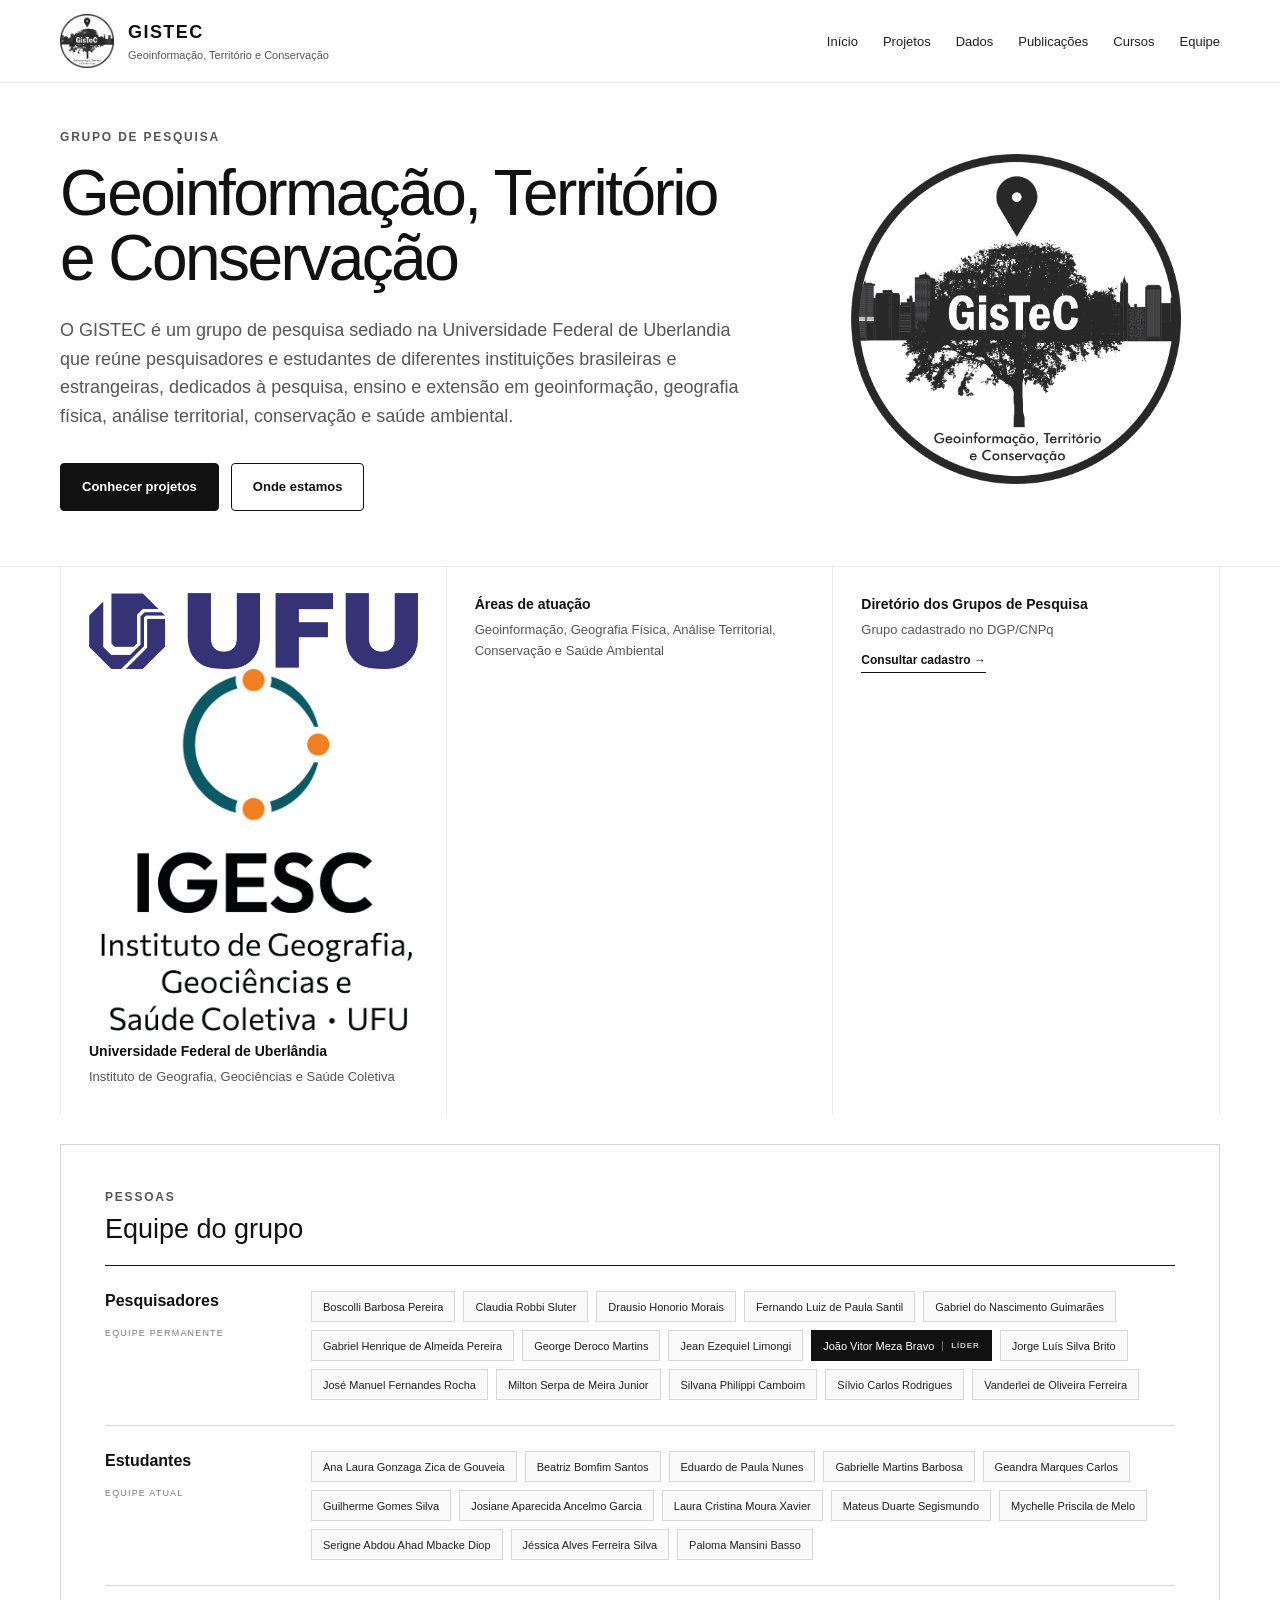
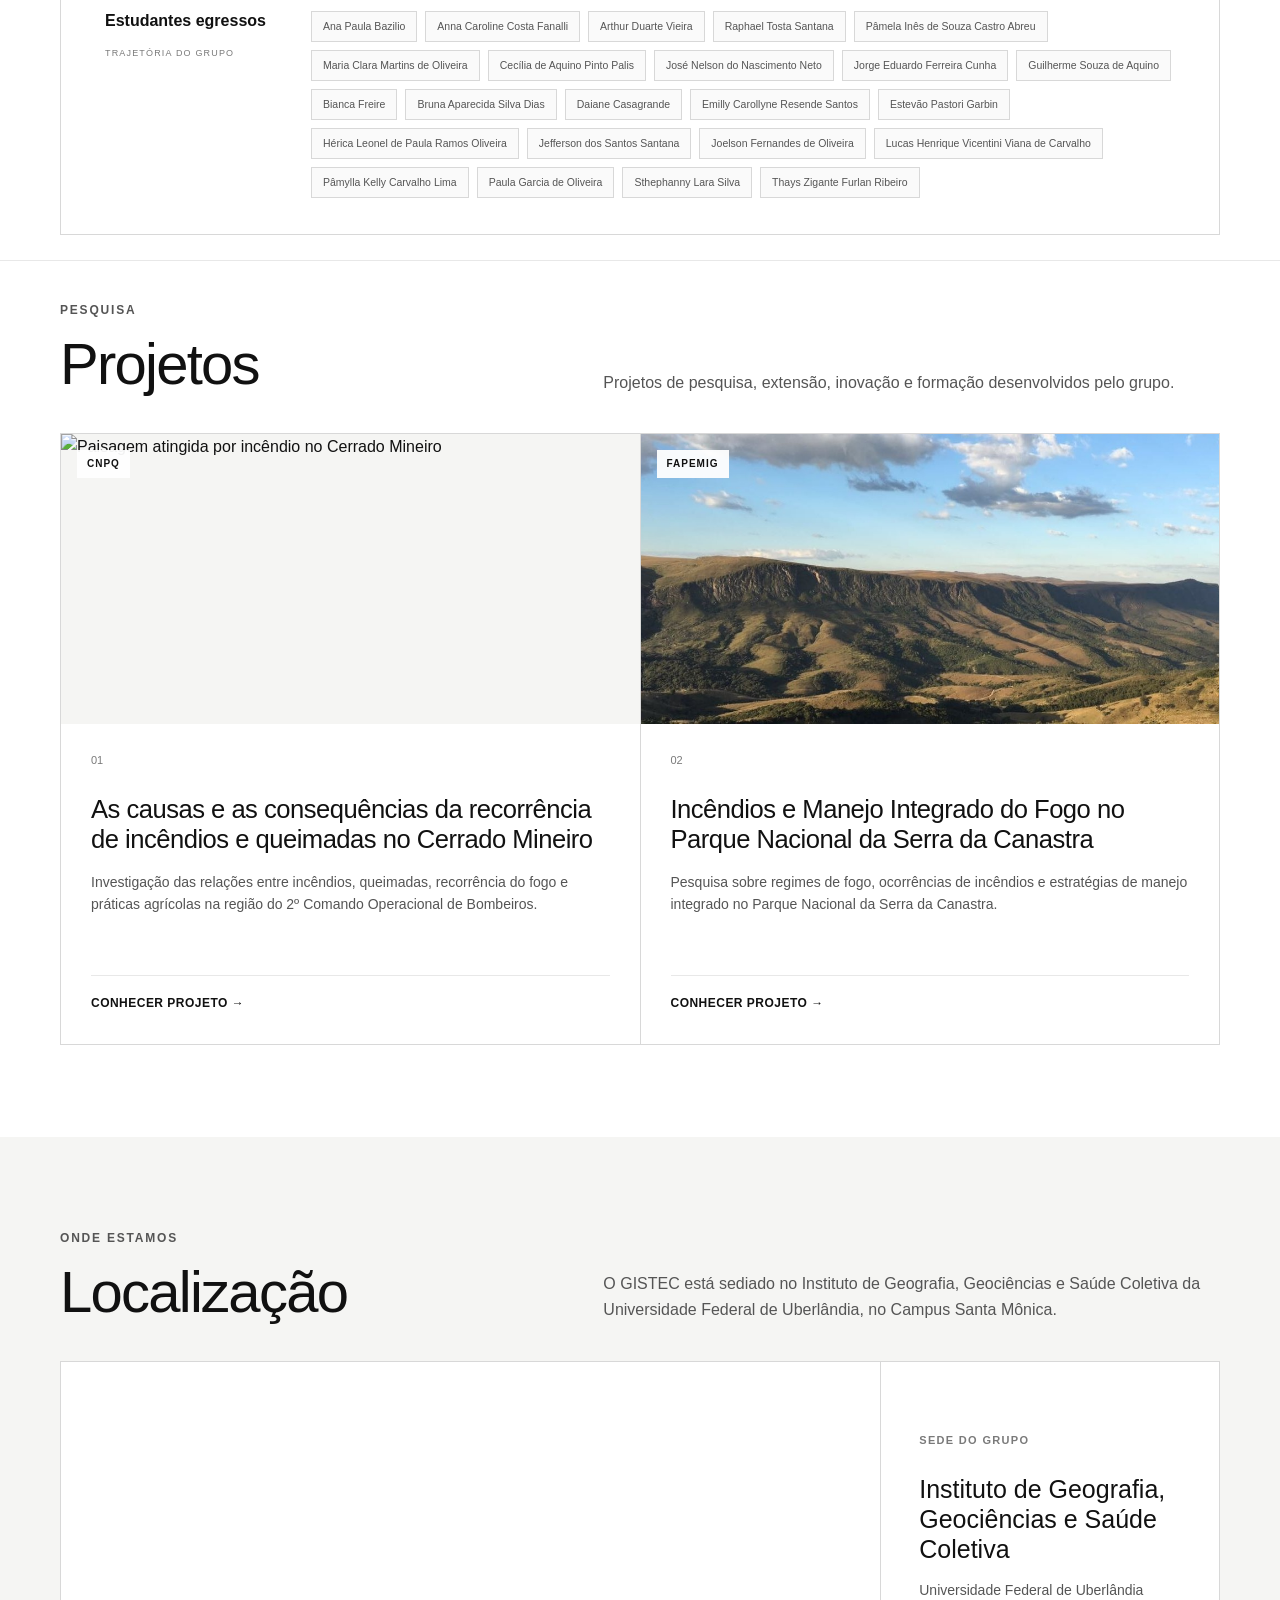
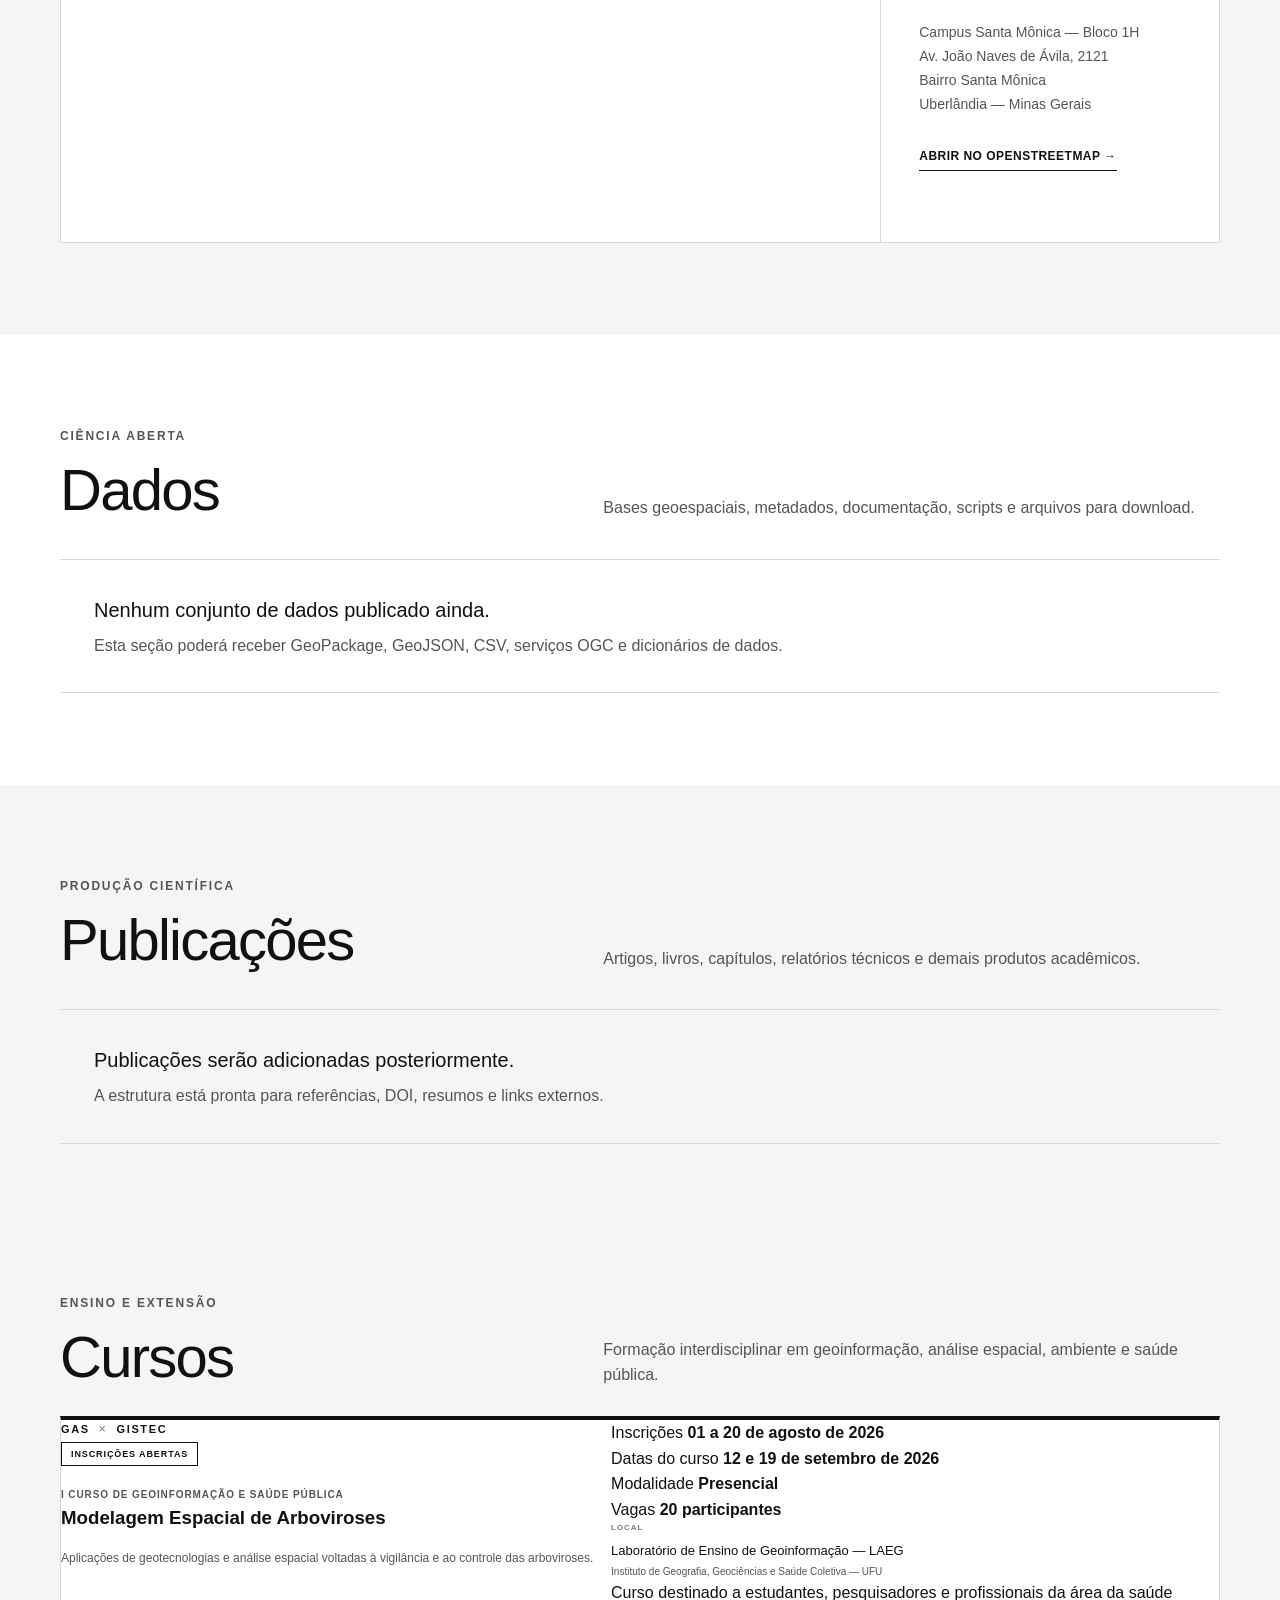
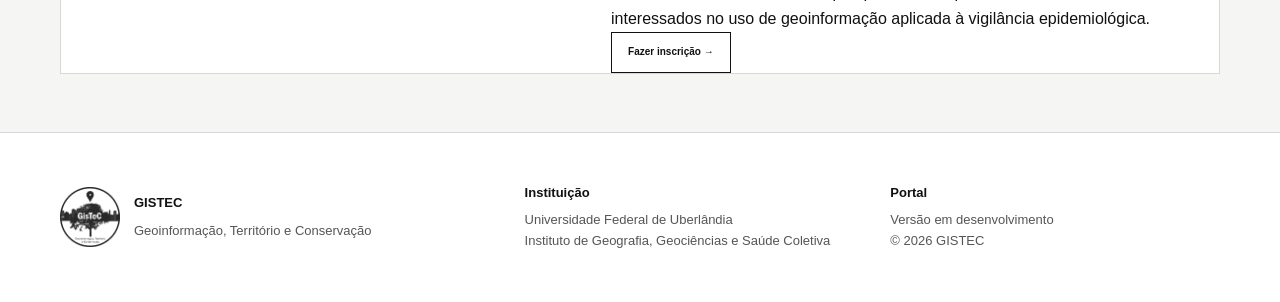
==== index.html @ 582193d4 "Update index.html" ====
<!DOCTYPE html>
<html lang="pt-BR">
<head>
    <meta charset="UTF-8">
    <meta name="viewport" content="width=device-width, initial-scale=1.0">
    <meta name="description" content="GISTEC — Geoinformação, Território e Conservação">
    <title>GISTEC | Geoinformação, Território e Conservação</title>
    <link rel="stylesheet" href="css/style.css?v=17">
    <link
    rel="stylesheet"
    href="https://unpkg.com/leaflet@1.9.4/dist/leaflet.css"
>
</head>

<body>
    <header class="site-header">
        <div class="container header-content">
            <a class="brand" href="index.html" aria-label="Página inicial do GISTEC">
                <img src="imagens/logo.png" alt="Logo GISTEC" class="brand-logo">
                <div class="brand-copy">
                    <strong>GISTEC</strong>
                    <span>Geoinformação, Território e Conservação</span>
                </div>
            </a>

            <button class="menu-button" id="menuButton" type="button"
                    aria-label="Abrir menu" aria-expanded="false">
                Menu
            </button>

          <nav class="main-menu" id="mainMenu" aria-label="Navegação principal">
   <a href="index.html">Início</a>

    <div class="menu-dropdown">
        <a href="#projetos">Projetos</a>

        <div class="menu-dropdown-content">
            <a href="paginas/cnpq-fogo.html">CNPq Fogo</a>
            <a href="paginas/fapemig-fogo.html">Fapemig Fogo</a>
        </div>
    </div>

    <a href="#dados">Dados</a>
    <a href="#publicacoes">Publicações</a>
    <a href="#cursos">Cursos</a>
    <a href="#equipe">Equipe</a>
</nav>
        </div>
    </header>

    <main>
        <section class="hero" id="inicio">
            <div class="container hero-grid">
                <div class="hero-content">
                    <p class="section-label">Grupo de pesquisa</p>
                    <h1>Geoinformação, Território e Conservação</h1>
                    <p class="hero-text">
                        O GISTEC é um grupo de pesquisa sediado na Universidade Federal de Uberlandia que
                        reúne pesquisadores e estudantes de diferentes instituições brasileiras e estrangeiras, dedicados à pesquisa, ensino e extensão em geoinformação, geografia física, análise territorial, conservação e saúde ambiental.
                    </p>

                    <div class="hero-actions">
                        <a class="button button-dark" href="#projetos">Conhecer projetos</a>
                        <a class="button button-light" href="#localizacao">Onde estamos</a>
                    </div>
                </div>

                <div class="hero-logo-panel">
                    <img src="imagens/logo.png" alt="Identidade visual do GISTEC">
                </div>
            </div>
        </section>

        <section class="intro-strip">
            <div class="container intro-grid">
                <div class="intro-institution">
    <div class="intro-institution-logos">
        <img src="imagens/UFU_LOGO.png" alt="Universidade Federal de Uberlândia" class="intro-ufu-logo">
        <img src="imagens/logo-igesc.png" alt="Instituto de Geografia, Geociências e Saúde Coletiva" class="intro-igesc-logo">
    </div>

    <div>
        <strong>Universidade Federal de Uberlândia</strong>
        <span>Instituto de Geografia, Geociências e Saúde Coletiva</span>
    </div>
</div>
                <div>
                    <strong>Áreas de atuação</strong>
                    <span>Geoinformação, Geografia Física, Análise Territorial, Conservação e Saúde Ambiental</span>
                </div>
                <div>
    <strong>Diretório dos Grupos de Pesquisa</strong>
    <span>
        Grupo cadastrado no DGP/CNPq
    </span>

    <a
        class="intro-link"
        href="http://dgp.cnpq.br/dgp/espelhogrupo/336652"
        target="_blank"
        rel="noopener noreferrer"
    >
        Consultar cadastro →
    </a>
</div>
                </div>

             <section class="section team-section" id="equipe">
    <div class="container">
        <div class="team-showcase">
                         
                <div class="team-directory">
                <div class="team-directory-heading">
                    <div>
                        <p class="section-label">Pessoas</p>
                        <h3>Equipe do grupo</h3>
                    </div>

                   </div>

                <div class="team-directory-group">
                    <div class="team-directory-title">
                        <h4>Pesquisadores</h4>
                        <span>Equipe permanente</span>
                    </div>

                    <div class="team-people">
                        <span class="team-person">Boscolli Barbosa Pereira</span>
                        <span class="team-person">Claudia Robbi Sluter</span>
                        <span class="team-person">Drausio Honorio Morais</span>
                        <span class="team-person">Fernando Luiz de Paula Santil</span>
                        <span class="team-person">Gabriel do Nascimento Guimarães</span>
                        <span class="team-person">Gabriel Henrique de Almeida Pereira</span>
                        <span class="team-person">George Deroco Martins</span>
                        <span class="team-person">Jean Ezequiel Limongi</span>

                        <span class="team-person team-person-leader">
                            João Vitor Meza Bravo
                            <small>Líder</small>
                        </span>

                        <span class="team-person">Jorge Luís Silva Brito</span>
                        <span class="team-person">José Manuel Fernandes Rocha</span>
                        <span class="team-person">Milton Serpa de Meira Junior</span>
                        <span class="team-person">Silvana Philippi Camboim</span>
                        <span class="team-person">Sílvio Carlos Rodrigues</span>
                        <span class="team-person">Vanderlei de Oliveira Ferreira</span>
                    </div>
                </div>

                <div class="team-directory-group">
                    <div class="team-directory-title">
                        <h4>Estudantes</h4>
                        <span>Equipe atual</span>
                    </div>

                    <div class="team-people">
                        <span class="team-person">Ana Laura Gonzaga Zica de Gouveia</span>
                        <span class="team-person">Beatriz Bomfim Santos</span>
                        <span class="team-person">Eduardo de Paula Nunes</span>
                        <span class="team-person">Gabrielle Martins Barbosa</span>
                        <span class="team-person">Geandra Marques Carlos</span>
                        <span class="team-person">Guilherme Gomes Silva</span>
                        <span class="team-person">Josiane Aparecida Ancelmo Garcia</span>
                        <span class="team-person">Laura Cristina Moura Xavier</span>
                        <span class="team-person">Mateus Duarte Segismundo</span>
                        <span class="team-person">Mychelle Priscila de Melo</span>
                        <span class="team-person">Serigne Abdou Ahad Mbacke Diop</span>
                        <span class="team-person">Jéssica Alves Ferreira Silva</span>
                        <span class="team-person">Paloma Mansini Basso</span>
                    </div>
                </div>

                <div class="team-directory-group team-directory-group-last">
                    <div class="team-directory-title">
                        <h4>Estudantes egressos</h4>
                        <span>Trajetória do grupo</span>
                    </div>

                    <div class="team-people team-people-alumni">
                        <span class="team-person">Ana Paula Bazilio</span>
                        <span class="team-person">Anna Caroline Costa Fanalli</span>
                        <span class="team-person">Arthur Duarte Vieira</span>
                        <span class="team-person">Raphael Tosta Santana</span>
                        <span class="team-person">Pâmela Inês de Souza Castro Abreu</span>
                        <span class="team-person">Maria Clara Martins de Oliveira</span>
                        <span class="team-person">Cecília de Aquino Pinto Palis</span>
                        <span class="team-person">José Nelson do Nascimento Neto</span>
                        <span class="team-person">Jorge Eduardo Ferreira Cunha</span>
                        <span class="team-person">Guilherme Souza de Aquino</span>
                        <span class="team-person">Bianca Freire</span>
                        <span class="team-person">Bruna Aparecida Silva Dias</span>
                        <span class="team-person">Daiane Casagrande</span>
                        <span class="team-person">Emilly Carollyne Resende Santos</span>
                        <span class="team-person">Estevão Pastori Garbin</span>
                        <span class="team-person">Hérica Leonel de Paula Ramos Oliveira</span>
                        <span class="team-person">Jefferson dos Santos Santana</span>
                        <span class="team-person">Joelson Fernandes de Oliveira</span>
                        <span class="team-person">Lucas Henrique Vicentini Viana de Carvalho</span>
                        <span class="team-person">Pâmylla Kelly Carvalho Lima</span>
                        <span class="team-person">Paula Garcia de Oliveira</span>
                        <span class="team-person">Sthephanny Lara Silva</span>
                        <span class="team-person">Thays Zigante Furlan Ribeiro</span>
                    </div>
                </div>
            </div>
        </div>
    </div>
</section>
        </section>

        <section class="section" id="projetos">
            <div class="container">
                <div class="section-heading">
                    <div>
                        <p class="section-label">Pesquisa</p>
                        <h2>Projetos</h2>
                    </div>
                    <p>
                        Projetos de pesquisa, extensão,
                        inovação e formação desenvolvidos pelo grupo.
                    </p>
                </div>

                <div class="featured-projects">
    <!-- Projeto CNPq -->

    <a
        class="featured-project"
        href="paginas/cnpq-fogo.html"
        aria-label="Conhecer o Projeto CNPq Fogo"
    >
        <div class="featured-project-image">
            <img
                src="imagens/cnpq-fogo-nbr-rgb-wide.png"
                alt="Paisagem atingida por incêndio no Cerrado Mineiro"
            >

            <span class="featured-project-badge">
                CNPq
            </span>
        </div>

        <div class="featured-project-content">
            <span class="featured-project-number">
                01
            </span>

            <h3>
                As causas e as consequências da recorrência de
                incêndios e queimadas no Cerrado Mineiro
            </h3>

            <p>
                Investigação das relações entre incêndios, queimadas,
                recorrência do fogo e práticas agrícolas na região do
                2º Comando Operacional de Bombeiros.
            </p>

            <span class="featured-project-link">
                Conhecer projeto →
            </span>
        </div>
    </a>

    <!-- Projeto FAPEMIG -->

    <a
        class="featured-project"
        href="paginas/fapemig-fogo.html"
        aria-label="Conhecer o Projeto FAPEMIG Fogo"
    >
        <div class="featured-project-image">
            <img
                src="imagens/canastra.JPG"
                alt="Paisagem do Parque Nacional da Serra da Canastra"
            >

            <span class="featured-project-badge">
                FAPEMIG
            </span>
        </div>

        <div class="featured-project-content">
            <span class="featured-project-number">
                02
            </span>

            <h3>
                Incêndios e Manejo Integrado do Fogo no Parque
                Nacional da Serra da Canastra
            </h3>

            <p>
                Pesquisa sobre regimes de fogo, ocorrências de
                incêndios e estratégias de manejo integrado no
                Parque Nacional da Serra da Canastra.
            </p>

            <span class="featured-project-link">
                Conhecer projeto →
            </span>
        </div>
    </a>
</div>
            </div>
        </section>

    <section class="section section-soft" id="localizacao">
    <div class="container">
        <div class="section-heading">
            <div>
                <p class="section-label">Onde estamos</p>
                <h2>Localização</h2>
            </div>

            <p>
                O GISTEC está sediado no Instituto de Geografia,
                Geociências e Saúde Coletiva da Universidade Federal
                de Uberlândia, no Campus Santa Mônica.
            </p>
        </div>

        <div class="location-grid">
            <div
                id="locationMap"
                aria-label="Mapa de localização do GISTEC"
                style="width: 100%; min-height: 480px;"
            ></div>

            <div class="location-information">
                <span class="location-label">
                    Sede do grupo
                </span>

                <h3>
                    Instituto de Geografia, Geociências e Saúde Coletiva
                </h3>

                <p>
                    Universidade Federal de Uberlândia
                </p>

                <address>
                    Campus Santa Mônica — Bloco 1H<br>
                    Av. João Naves de Ávila, 2121<br>
                    Bairro Santa Mônica<br>
                    Uberlândia — Minas Gerais
                </address>

                <a
                    class="location-link"href="https://www.openstreetmap.org/?mlat=-18.91768&mlon=-48.25580#map=18/-18.91768/-48.25580"
                    href="https://www.openstreetmap.org/?mlat=-18.9181&mlon=-48.2580#map=18/-18.9181/-48.2580"
                    target="_blank"
                    rel="noopener noreferrer"
                >
                    Abrir no OpenStreetMap →
                </a>
            </div>
        </div>
    </div>
</section>

        <section class="section" id="dados">
            <div class="container">
                <div class="section-heading">
                    <div>
                        <p class="section-label">Ciência aberta</p>
                        <h2>Dados</h2>
                    </div>
                    <p>
                        Bases geoespaciais, metadados, documentação,
                        scripts e arquivos para download.
                    </p>
                </div>

                <div class="empty-state">
                    <strong>Nenhum conjunto de dados publicado ainda.</strong>
                    <p>
                        Esta seção poderá receber GeoPackage, GeoJSON, CSV,
                        serviços OGC e dicionários de dados.
                    </p>
                </div>
            </div>
        </section>

        <section class="section section-soft" id="publicacoes">
            <div class="container">
                <div class="section-heading">
                    <div>
                        <p class="section-label">Produção científica</p>
                        <h2>Publicações</h2>
                    </div>
                    <p>
                        Artigos, livros, capítulos, relatórios técnicos
                        e demais produtos acadêmicos.
                    </p>
                </div>

                <div class="empty-state">
                    <strong>Publicações serão adicionadas posteriormente.</strong>
                    <p>
                        A estrutura está pronta para referências, DOI,
                        resumos e links externos.
                    </p>
                </div>
            </div>
        </section>

<section class="section course-section" id="cursos">
    <div class="container">
        <div class="section-heading course-section-heading">
            <div>
                <p class="section-label">Ensino e extensão</p>
                <h2>Cursos</h2>
            </div>

            <p>
                Formação interdisciplinar em geoinformação, análise
                espacial, ambiente e saúde pública.
            </p>
        </div>

        <article class="course-feature">
            <div class="course-feature-main">
                <div class="course-partnership" aria-label="Parceria GAS e GISTEC">
                    <span>GAS</span>
                    <small>×</small>
                    <span>GISTEC</span>
                </div>

                <span class="course-status">Inscrições abertas</span>

                <p class="course-edition">I Curso de Geoinformação e Saúde Pública</p>

                <h3>Modelagem Espacial de Arboviroses</h3>

                <p class="course-summary">
                    Aplicações de geotecnologias e análise espacial
                    voltadas à vigilância e ao controle das arboviroses.
                </p>
            </div>

            <div class="course-feature-details">
                <div class="course-information-grid">
                    <div>
                        <span>Inscrições</span>
                        <strong>01 a 20 de agosto de 2026</strong>
                    </div>

                    <div>
                        <span>Datas do curso</span>
                        <strong>12 e 19 de setembro de 2026</strong>
                    </div>

                    <div>
                        <span>Modalidade</span>
                        <strong>Presencial</strong>
                    </div>

                    <div>
                        <span>Vagas</span>
                        <strong>20 participantes</strong>
                    </div>
                </div>

                <div class="course-location">
                    <span>Local</span>
                    <strong>Laboratório de Ensino de Geoinformação — LAEG</strong>
                    <p>Instituto de Geografia, Geociências e Saúde Coletiva — UFU</p>
                </div>

                <p class="course-audience">
                    Curso destinado a estudantes, pesquisadores e
                    profissionais da área da saúde interessados no uso
                    de geoinformação aplicada à vigilância epidemiológica.
                </p>

                <a
                    class="course-button"
                    href="https://docs.google.com/forms/d/e/1FAIpQLSedpWMU9PIPGcnrQXO6_Y3kAyukVvPTGDujJ4OkKngkDAW2gQ/viewform"
                    target="_blank"
                    rel="noopener noreferrer"
                >
                    Fazer inscrição →
                </a>
            </div>
        </article>
    </div>
</section>

    </main>

    <footer class="site-footer">
        <div class="container footer-grid">
            <div class="footer-brand">
                <img src="imagens/logo.png" alt="Logo GISTEC">
                <div>
                    <strong>GISTEC</strong>
                    <span>Geoinformação, Território e Conservação</span>
                </div>
            </div>

            <div>
                <strong>Instituição</strong>
                <p>Universidade Federal de Uberlândia</p>
                <p>Instituto de Geografia, Geociências e Saúde Coletiva</p>
            </div>

            <div>
                <strong>Portal</strong>
                <p>Versão em desenvolvimento</p>
                <p id="currentYear"></p>
            </div>
        </div>
    </footer>

    <script src="js/main.js"></script>
    <script src="https://unpkg.com/leaflet@1.9.4/dist/leaflet.js"></script>

<script>
    // Centro aproximado do Campus Santa Mônica
    const centroCampus = [
        -18.91794, -48.25790
    ];

    // Localização do Bloco 1H
    const coordenadasIGESC = [
        -18.91768,
        -48.25580
    ];

    const locationMap = L.map(
        'locationMap',
        {
            scrollWheelZoom: false,
            zoomControl: true
        }
    ).setView(
        centroCampus,
        17
    );

    L.tileLayer(
        'https://tile.openstreetmap.org/{z}/{x}/{y}.png',
        {
            maxZoom: 19,
            attribution: '&copy; OpenStreetMap contributors'
        }
    ).addTo(locationMap);

    const locationIcon = L.divIcon({
        className: '',
        html: '<div class="location-marker"></div>',
        iconSize: [18, 18],
        iconAnchor: [9, 9]
    });

  L.marker(
    coordenadasIGESC,
    {
        icon: locationIcon
    }
)
.addTo(locationMap)
.bindPopup(
    '<strong>GISTEC — IGESC/UFU</strong>' +
    '<br>Campus Santa Mônica — Bloco 1H',
    {
        autoPan: false
    }
)
.openPopup();
</script>
</body>
</html>
---- css/style.css ----
/* GISTEC — tema claro, simples e sofisticado */

:root {
    --white: #ffffff;
    --black: #111111;
    --gray-900: #202020;
    --gray-700: #555555;
    --gray-500: #7a7a7a;
    --gray-300: #d8d8d8;
    --gray-200: #e8e8e8;
    --gray-100: #f5f5f3;
    --max-width: 1160px;
    --header-height: 82px;
}

* {
    box-sizing: border-box;
    margin: 0;
    padding: 0;
}

html {
    scroll-behavior: smooth;
}

body {
    background: var(--white);
    color: var(--black);
    font-family: Arial, Helvetica, sans-serif;
    line-height: 1.6;
}

body.menu-open {
    overflow: hidden;
}

a {
    color: inherit;
    text-decoration: none;
}

img {
    max-width: 100%;
    display: block;
}

.container {
    width: min(var(--max-width), 92%);
    margin: 0 auto;
}

/* Cabeçalho */

.site-header {
    position: sticky;
    top: 0;
    z-index: 1000;
    background: rgba(255, 255, 255, 0.96);
    border-bottom: 1px solid var(--gray-200);
    backdrop-filter: blur(12px);
}

.header-content {
    min-height: var(--header-height);
    display: flex;
    align-items: center;
    justify-content: space-between;
    gap: 32px;
}

.brand {
    display: inline-flex;
    align-items: center;
    gap: 14px;
}

.brand-logo {
    width: 54px;
    height: 54px;
    object-fit: contain;
    flex: 0 0 auto;
}

.brand-copy strong {
    display: block;
    font-size: 18px;
    letter-spacing: 0.08em;
}

.brand-copy span {
    display: block;
    color: var(--gray-700);
    font-size: 11px;
}

.main-menu {
    display: flex;
    align-items: center;
    gap: 25px;
}

.main-menu a {
    padding: 29px 0 25px;
    border-bottom: 2px solid transparent;
    color: var(--gray-900);
    font-size: 13px;
    transition: 160ms ease;
}

.main-menu a:hover,
.main-menu a.active {
    border-bottom-color: var(--black);
}

.menu-button {
    display: none;
    border: 1px solid var(--gray-300);
    background: var(--white);
    color: var(--black);
    border-radius: 6px;
    padding: 9px 12px;
    cursor: pointer;
}

/* Hero */

.hero {
    padding: 86px 0 78px;
    border-bottom: 1px solid var(--gray-200);
}

.hero-grid {
    display: grid;
    grid-template-columns: 1.25fr 0.75fr;
    gap: 70px;
    align-items: center;
}

.section-label {
    margin-bottom: 14px;
    color: var(--gray-700);
    font-size: 12px;
    font-weight: 700;
    letter-spacing: 0.15em;
    text-transform: uppercase;
}

.hero h1 {
    max-width: 800px;
    margin-bottom: 24px;
    font-size: clamp(42px, 5vw, 68px);
    font-weight: 500;
    line-height: 1.02;
    letter-spacing: -0.04em;
}

.hero-text {
    max-width: 720px;
    margin-bottom: 32px;
    color: var(--gray-700);
    font-size: 18px;
}

.hero-actions {
    display: flex;
    flex-wrap: wrap;
    gap: 12px;
}

.button {
    min-height: 48px;
    padding: 0 21px;
    display: inline-flex;
    align-items: center;
    justify-content: center;
    border: 1px solid var(--black);
    border-radius: 4px;
    font-size: 13px;
    font-weight: 700;
    transition: 160ms ease;
}

.button-dark {
    background: var(--black);
    color: var(--white);
}

.button-light {
    background: var(--white);
    color: var(--black);
}

.button:hover {
    transform: translateY(-2px);
}

.hero-logo-panel {
    display: flex;
    align-items: center;
    justify-content: center;
}

.hero-logo-panel img {
    width: min(330px, 100%);
    height: auto;
}

/* Faixa introdutória */

.intro-strip {
    border-bottom: 1px solid var(--gray-200);
}

.intro-grid {
    display: grid;
    grid-template-columns: repeat(3, 1fr);
}

.intro-grid > div {
    min-height: 118px;
    padding: 26px 28px;
    border-right: 1px solid var(--gray-200);
}

.intro-grid > div:first-child {
    border-left: 1px solid var(--gray-200);
}

.intro-grid strong,
.intro-grid span {
    display: block;
}

.intro-grid strong {
    margin-bottom: 5px;
    font-size: 14px;
}

.intro-grid span {
    color: var(--gray-700);
    font-size: 13px;
}

/* Seções */

.section {
    padding: 92px 0;
}

.section-soft {
    background: var(--gray-100);
}

.section-heading {
    margin-bottom: 38px;
    display: grid;
    grid-template-columns: 0.8fr 1fr;
    gap: 50px;
    align-items: end;
}

.section-heading h2 {
    font-size: clamp(36px, 5vw, 58px);
    font-weight: 500;
    line-height: 1.05;
    letter-spacing: -0.03em;
}

.section-heading > p {
    color: var(--gray-700);
    max-width: 670px;
}

/* Cards */

.cards-grid {
    display: grid;
    grid-template-columns: repeat(3, 1fr);
    border-top: 1px solid var(--gray-300);
    border-left: 1px solid var(--gray-300);
}

.card {
    min-height: 280px;
    padding: 30px;
    border-right: 1px solid var(--gray-300);
    border-bottom: 1px solid var(--gray-300);
    background: var(--white);
}

.card-number {
    display: block;
    margin-bottom: 55px;
    color: var(--gray-500);
    font-size: 12px;
}

.card h3 {
    margin-bottom: 12px;
    font-size: 22px;
    font-weight: 500;
}

.card p {
    margin-bottom: 24px;
    color: var(--gray-700);
}

.card-status {
    color: var(--gray-500);
    font-size: 12px;
    text-transform: uppercase;
    letter-spacing: 0.07em;
}

/* Mapa */

.map-placeholder {
    min-height: 440px;
    display: grid;
    place-items: center;
    padding: 30px;
    border: 1px solid var(--gray-300);
    background:
        linear-gradient(var(--gray-200) 1px, transparent 1px),
        linear-gradient(90deg, var(--gray-200) 1px, transparent 1px),
        var(--white);
    background-size: 46px 46px;
}

.map-placeholder-content {
    max-width: 560px;
    padding: 34px;
    border: 1px solid var(--gray-300);
    background: rgba(255, 255, 255, 0.94);
    text-align: center;
}

.map-placeholder-content span {
    display: block;
    margin-bottom: 12px;
    color: var(--gray-500);
    font-size: 12px;
    letter-spacing: 0.10em;
    text-transform: uppercase;
}

.map-placeholder-content h3 {
    margin-bottom: 12px;
    font-size: 27px;
    font-weight: 500;
}

.map-placeholder-content p {
    color: var(--gray-700);
}

/* Estados vazios */

.empty-state {
    padding: 34px;
    border-top: 1px solid var(--gray-300);
    border-bottom: 1px solid var(--gray-300);
}

.empty-state strong {
    display: block;
    margin-bottom: 7px;
    font-size: 20px;
    font-weight: 500;
}

.empty-state p {
    color: var(--gray-700);
}

/* Rodapé */

.site-footer {
    padding: 50px 0;
    border-top: 1px solid var(--gray-300);
}

.footer-grid {
    display: grid;
    grid-template-columns: 1.3fr 1fr 1fr;
    gap: 36px;
    color: var(--gray-700);
    font-size: 13px;
}

.footer-grid strong {
    display: block;
    margin-bottom: 7px;
    color: var(--black);
}

.footer-brand {
    display: flex;
    align-items: center;
    gap: 14px;
}

.footer-brand img {
    width: 60px;
    height: 60px;
    object-fit: contain;
}

.footer-brand span {
    display: block;
}

/* Responsividade */

@media (max-width: 930px) {
    .menu-button {
        display: block;
    }

    .main-menu {
        position: fixed;
        top: var(--header-height);
        left: 0;
        right: 0;
        display: none;
        flex-direction: column;
        align-items: stretch;
        gap: 0;
        padding: 12px 4% 24px;
        border-bottom: 1px solid var(--gray-200);
        background: var(--white);
    }

    .main-menu.open {
        display: flex;
    }

    .main-menu a {
        padding: 13px 0;
    }

    .hero-grid {
        grid-template-columns: 1fr;
        gap: 45px;
    }

    .hero-logo-panel {
        justify-content: flex-start;
    }

    .hero-logo-panel img {
        width: 230px;
    }

    .section-heading {
        grid-template-columns: 1fr;
        gap: 14px;
    }

    .cards-grid {
        grid-template-columns: 1fr;
    }

    .intro-grid {
        grid-template-columns: 1fr;
    }

    .intro-grid > div,
    .intro-grid > div:first-child {
        border-left: 1px solid var(--gray-200);
        border-right: 1px solid var(--gray-200);
        border-bottom: 1px solid var(--gray-200);
    }

    .footer-grid {
        grid-template-columns: 1fr;
    }
}

@media (max-width: 620px) {
    .brand-copy span {
        display: none;
    }

    .brand-logo {
        width: 47px;
        height: 47px;
    }

    .hero {
        padding-top: 64px;
    }

    .hero h1 {
        font-size: clamp(45px, 14vw, 66px);
    }

    .hero-text {
        font-size: 16px;
    }

    .section {
        padding: 68px 0;
    }

    .map-placeholder {
        min-height: 380px;
    }

    .map-placeholder-content {
        padding: 25px;
    }
}
.menu-dropdown {
    position: relative;
}

.menu-dropdown-content {
    position: absolute;
    top: 100%;
    left: 0;
    z-index: 1000;
    min-width: 180px;
    padding: 8px 0;
    background: #ffffff;
    border: 1px solid #dddddd;
    box-shadow: 0 8px 20px rgba(0, 0, 0, 0.08);

    opacity: 0;
    visibility: hidden;
    transform: translateY(8px);
    transition: 0.2s ease;
}

.menu-dropdown-content a {
    display: block;
    padding: 10px 16px;
    white-space: nowrap;
}

.menu-dropdown-content a:hover {
    background: #f3f3f3;
}

.menu-dropdown:hover .menu-dropdown-content {
    opacity: 1;
    visibility: visible;
    transform: translateY(0);
}
/* Equipe */

.team-grid {
    display: grid;
    grid-template-columns: repeat(2, 1fr);
    border-top: 1px solid var(--gray-300);
    border-left: 1px solid var(--gray-300);
}

.team-group {
    padding: 30px;
    background: var(--white);
    border-right: 1px solid var(--gray-300);
    border-bottom: 1px solid var(--gray-300);
}

.team-group-full {
    grid-column: 1 / -1;
}

.team-group-heading {
    display: flex;
    align-items: baseline;
    justify-content: space-between;
    gap: 20px;
    margin-bottom: 22px;
}

.team-group-heading h3 {
    font-size: 23px;
    font-weight: 500;
}

.team-group-heading span {
    color: var(--gray-500);
    font-size: 11px;
    letter-spacing: 0.06em;
    text-transform: uppercase;
    white-space: nowrap;
}

.team-list {
    list-style: none;
}

.team-list li {
    padding: 10px 0;
    border-top: 1px solid var(--gray-200);
    color: var(--gray-900);
    font-size: 14px;
    line-height: 1.4;
}

.team-list li:last-child {
    border-bottom: 1px solid var(--gray-200);
}

.team-list-columns {
    columns: 3;
    column-gap: 38px;
}

.team-list-columns li {
    break-inside: avoid;
}

/* Equipe em telas menores */

@media (max-width: 930px) {
    .team-grid {
        grid-template-columns: 1fr;
    }

    .team-group-full {
        grid-column: auto;
    }

    .team-list-columns {
        columns: 2;
    }
}

@media (max-width: 620px) {
    .team-group {
        padding: 24px;
    }

    .team-group-heading {
        display: block;
    }

    .team-group-heading span {
        display: block;
        margin-top: 5px;
    }

    .team-list-columns {
        columns: 1;
    }
}
/* Projetos em destaque */

.featured-projects {
    display: grid;
    grid-template-columns: repeat(2, minmax(0, 1fr));
    border-top: 1px solid var(--gray-300);
    border-left: 1px solid var(--gray-300);
}

.featured-project {
    display: flex;
    min-width: 0;
    flex-direction: column;
    background: var(--white);
    border-right: 1px solid var(--gray-300);
    border-bottom: 1px solid var(--gray-300);
    transition:
        transform 180ms ease,
        box-shadow 180ms ease;
}

.featured-project:hover {
    position: relative;
    z-index: 2;
    transform: translateY(-4px);
    box-shadow: 0 18px 36px rgba(0, 0, 0, 0.10);
}

.featured-project-image {
    position: relative;
    aspect-ratio: 16 / 8;
    overflow: hidden;
    background: var(--gray-100);
}

.featured-project-image img {
    width: 100%;
    height: 100%;
    object-fit: cover;
    transition: transform 350ms ease;
}

.featured-project:hover .featured-project-image img {
    transform: scale(1.025);
}

.featured-project-badge {
    position: absolute;
    top: 16px;
    left: 16px;
    padding: 6px 10px;
    background: rgba(255, 255, 255, 0.94);
    color: var(--black);
    font-size: 10px;
    font-weight: 700;
    letter-spacing: 0.10em;
    text-transform: uppercase;
}

.featured-project-content {
    display: flex;
    min-height: 320px;
    flex: 1;
    flex-direction: column;
    padding: 28px 30px 30px;
}

.featured-project-number {
    display: block;
    margin-bottom: 25px;
    color: var(--gray-500);
    font-size: 11px;
}

.featured-project-content h3 {
    margin-bottom: 16px;
    font-size: clamp(21px, 2vw, 27px);
    font-weight: 500;
    line-height: 1.18;
    letter-spacing: -0.02em;
}

.featured-project-content p {
    margin-bottom: 28px;
    color: var(--gray-700);
    font-size: 14px;
}

.featured-project-link {
    margin-top: auto;
    padding-top: 18px;
    border-top: 1px solid var(--gray-200);
    font-size: 12px;
    font-weight: 700;
    letter-spacing: 0.04em;
    text-transform: uppercase;
}

@media (max-width: 800px) {
    .featured-projects {
        grid-template-columns: 1fr;
    }

    .featured-project-content {
        min-height: auto;
    }
}

/* Localização */

.location-grid {
    display: grid;
    grid-template-columns: minmax(0, 1.7fr) minmax(280px, 0.7fr);
    border: 1px solid var(--gray-300);
    background: var(--white);
}

#locationMap {
    width: 100%;
    min-height: 480px;
    border-right: 1px solid var(--gray-300);
    z-index: 1;
}

.location-information {
    display: flex;
    flex-direction: column;
    justify-content: center;
    padding: 38px;
}

.location-label {
    margin-bottom: 24px;
    color: var(--gray-500);
    font-size: 11px;
    font-weight: 700;
    letter-spacing: 0.12em;
    text-transform: uppercase;
}

.location-information h3 {
    margin-bottom: 15px;
    font-size: 25px;
    font-weight: 500;
    line-height: 1.2;
}

.location-information p {
    margin-bottom: 20px;
    color: var(--gray-700);
    font-size: 14px;
}

.location-information address {
    margin-bottom: 30px;
    color: var(--gray-700);
    font-size: 14px;
    font-style: normal;
    line-height: 1.7;
}

.location-link {
    align-self: flex-start;
    padding-bottom: 4px;
    border-bottom: 1px solid var(--black);
    font-size: 12px;
    font-weight: 700;
    letter-spacing: 0.04em;
    text-transform: uppercase;
}

.location-marker {
    width: 18px;
    height: 18px;
    background: var(--black);
    border: 4px solid var(--white);
    border-radius: 50%;
    box-shadow: 0 2px 8px rgba(0, 0, 0, 0.45);
}

@media (max-width: 850px) {
    .location-grid {
        grid-template-columns: 1fr;
    }

    #locationMap {
        min-height: 390px;
        border-right: 0;
        border-bottom: 1px solid var(--gray-300);
    }

    .location-information {
        padding: 30px;
    }
}
.intro-link {
    display: inline-block;
    margin-top: 10px;
    padding-bottom: 2px;
    border-bottom: 1px solid var(--black);
    font-size: 12px;
    font-weight: 700;
    transition: 160ms ease;
}

/* =========================================================
   EQUIPE — DIRETÓRIO INSTITUCIONAL
   Cole este bloco no final de css/style.css
   ========================================================= */

.team-section {
    background: var(--white);
}

.team-showcase {
    display: block;
    border: 1px solid var(--gray-300);
    background: var(--white);
}

/* Painel preto */

.team-panel {
    min-height: 760px;
    padding: 46px 38px 34px;
    display: flex;
    flex-direction: column;
    justify-content: space-between;
    background: var(--black);
    color: var(--white);
}

.team-panel-label {
    margin-bottom: 22px;
    color: #bdbdbd;
    font-size: 11px;
    font-weight: 700;
    letter-spacing: 0.20em;
    text-transform: uppercase;
}

.team-panel h2 {
    margin: 0;
    font-size: clamp(38px, 4vw, 54px);
    font-weight: 500;
    line-height: 1.03;
    letter-spacing: -0.04em;
}

.team-panel-text {
    margin-top: 26px;
    color: #bdbdbd;
    font-size: 14px;
    line-height: 1.65;
}

.team-leadership {
    margin-top: 32px;
    padding: 17px 0;
    border-top: 1px solid #454545;
    border-bottom: 1px solid #454545;
}

.team-leadership span,
.team-leadership strong {
    display: block;
}

.team-leadership span {
    margin-bottom: 6px;
    color: #a8a8a8;
    font-size: 10px;
    letter-spacing: 0.14em;
    text-transform: uppercase;
}

.team-leadership strong {
    font-size: 14px;
    font-weight: 500;
    line-height: 1.4;
}

.team-stats > div {
    min-height: 58px;
    display: flex;
    align-items: center;
    justify-content: space-between;
    gap: 18px;
    border-top: 1px solid #3f3f3f;
}

.team-stats strong {
    font-size: 25px;
    font-weight: 400;
}

.team-stats span {
    color: #a8a8a8;
    font-size: 9px;
    letter-spacing: 0.13em;
    text-align: right;
    text-transform: uppercase;
}

/* Diretório de nomes */

.team-directory {
    min-width: 0;
    padding: 43px 44px 36px;
}

.team-directory-heading {
    padding-bottom: 20px;
    display: flex;
    align-items: flex-end;
    justify-content: space-between;
    gap: 28px;
    border-bottom: 1px solid var(--black);
}

.team-directory-heading .section-label {
    margin-bottom: 7px;
}

.team-directory-heading h3 {
    margin: 0;
    font-size: 27px;
    font-weight: 500;
    line-height: 1.15;
}

.team-directory-heading > span {
    padding-bottom: 3px;
    color: var(--gray-500);
    font-size: 10px;
    letter-spacing: 0.11em;
    text-align: right;
    text-transform: uppercase;
}

.team-directory-group {
    padding: 25px 0;
    display: grid;
    grid-template-columns: 180px minmax(0, 1fr);
    gap: 26px;
    border-bottom: 1px solid var(--gray-300);
}

.team-directory-group-last {
    padding-bottom: 0;
    border-bottom: 0;
}

.team-directory-title h4 {
    margin: 0 0 6px;
    font-size: 16px;
    font-weight: 700;
    line-height: 1.3;
}

.team-directory-title span {
    color: var(--gray-500);
    font-size: 9px;
    letter-spacing: 0.13em;
    text-transform: uppercase;
}

.team-people {
    display: flex;
    flex-wrap: wrap;
    align-content: flex-start;
    gap: 8px;
}

.team-person {
    min-height: 31px;
    padding: 7px 11px;
    display: inline-flex;
    align-items: center;
    gap: 8px;
    border: 1px solid var(--gray-300);
    background: #fafafa;
    color: var(--gray-900);
    font-size: 11px;
    line-height: 1.3;
    transition: 160ms ease;
}

.team-person:hover {
    border-color: var(--gray-700);
    background: var(--white);
}

.team-person-leader {
    border-color: var(--black);
    background: var(--black);
    color: var(--white);
}

.team-person-leader:hover {
    background: var(--gray-900);
    color: var(--white);
}

.team-person-leader small {
    padding-left: 8px;
    border-left: 1px solid #666;
    color: #c9c9c9;
    font-size: 8px;
    font-weight: 700;
    letter-spacing: 0.11em;
    text-transform: uppercase;
}

.team-people-alumni .team-person {
    color: var(--gray-700);
    font-size: 10.5px;
}

/* Responsividade */

@media (max-width: 1000px) {
    .team-showcase {
        grid-template-columns: 265px minmax(0, 1fr);
    }

    .team-panel {
        padding: 38px 29px 30px;
    }

    .team-panel h2 {
        font-size: 39px;
    }

    .team-directory {
        padding: 36px 30px 32px;
    }

    .team-directory-group {
        grid-template-columns: 1fr;
        gap: 16px;
    }
}

@media (max-width: 720px) {
    .team-showcase {
        grid-template-columns: 1fr;
    }

    .team-panel {
        min-height: auto;
        padding: 38px 28px 28px;
    }

    .team-panel h2 {
        max-width: 440px;
        font-size: clamp(37px, 11vw, 50px);
    }

    .team-panel-text {
        max-width: 520px;
    }

    .team-leadership {
        max-width: 390px;
    }

    .team-stats {
        margin-top: 35px;
        display: grid;
        grid-template-columns: repeat(3, 1fr);
        border-top: 1px solid #3f3f3f;
    }

    .team-stats > div {
        min-height: 76px;
        padding: 12px;
        display: flex;
        flex-direction: column;
        align-items: flex-start;
        justify-content: center;
        border-top: 0;
        border-right: 1px solid #3f3f3f;
    }

    .team-stats > div:first-child {
        padding-left: 0;
    }

    .team-stats > div:last-child {
        border-right: 0;
    }

    .team-stats span {
        text-align: left;
    }

    .team-directory {
        padding: 32px 25px 30px;
    }

    .team-directory-heading {
        align-items: flex-start;
        flex-direction: column;
        gap: 11px;
    }

    .team-directory-heading > span {
        text-align: left;
    }
}

@media (max-width: 460px) {
    .team-stats {
        grid-template-columns: 1fr;
    }

    .team-stats > div,
    .team-stats > div:first-child {
        min-height: 54px;
        padding: 8px 0;
        flex-direction: row;
        align-items: center;
        justify-content: space-between;
        border-right: 0;
        border-bottom: 1px solid #3f3f3f;
    }

    .team-stats > div:last-child {
        border-bottom: 0;
    }

    .team-person {
        width: 100%;
        justify-content: space-between;
    }
}

.intro-link:hover {
    color: var(--gray-700);
}

/* Equipe sem o painel lateral */

.team-showcase {
    width: 100%;
    display: block !important;
    grid-template-columns: none !important;
}

.team-directory {
    width: 100%;
    min-width: 0;
}

.team-directory-group {
    grid-template-columns: 180px minmax(0, 1fr);
}

.team-people {
    width: 100%;
}

.team-person {
    flex-shrink: 0;
}

@media (max-width: 720px) {
    .team-directory-group {
        grid-template-columns: 1fr;
    }

    .team-person {
        width: auto;
        max-width: 100%;
    }
}

@media (max-width: 460px) {
    .team-person {
        width: 100%;
    }
}
.team-section {
    padding-top: 30px;
}
.team-section {
    padding: 30px 0 50px;
}
/* Redução dos espaços verticais da página inicial */

.hero {
    padding: 45px 0 55px;
}

.team-section {
    padding: 30px 0 25px;
}

#projetos {
    padding-top: 40px;
}
@media (max-width: 620px) {
    .hero {
        padding: 38px 0 45px;
    }

    .team-section {
        padding: 25px 0 20px;
    }

    #projetos {
        padding-top: 35px;
    }
}
/* =========================================================
   CURSO — FAIXA COMPACTA GAS × GISTEC
   Cole este bloco no final de css/style.css
   ========================================================= */

.course-section {
    padding: 58px 0;
    background: var(--gray-100);
}

.course-section-heading {
    margin-bottom: 28px;
}

.course-feature {
    display: grid;
    grid-template-columns: minmax(0, 0.95fr) minmax(0, 1.05fr);
    border: 1px solid var(--gray-300);
    border-top: 4px solid var(--black);
    background: var(--white);
}

/* Apresentação do curso */

.course-introduction {
    padding: 28px 32px;
    border-right: 1px solid var(--gray-300);
}

.course-topline {
    display: flex;
    align-items: center;
    justify-content: space-between;
    gap: 18px;
}

.course-partnership {
    display: flex;
    align-items: center;
    gap: 9px;
    font-size: 11px;
    font-weight: 700;
    letter-spacing: 0.15em;
}

.course-partnership small {
    color: var(--gray-500);
    font-size: 12px;
    font-weight: 400;
}

.course-status {
    padding: 6px 9px;
    border: 1px solid var(--black);
    font-size: 9px;
    font-weight: 700;
    letter-spacing: 0.10em;
    text-transform: uppercase;
}

.course-edition {
    margin-top: 22px;
    color: var(--gray-700);
    font-size: 10px;
    font-weight: 700;
    letter-spacing: 0.09em;
    text-transform: uppercase;
}

.course-introduction h3 {
    margin: 8px 0 0;
    font-size: clamp(28px, 3.1vw, 41px);
    font-weight: 500;
    line-height: 1.08;
    letter-spacing: -0.035em;
}

.course-summary {
    max-width: 550px;
    margin-top: 16px;
    color: var(--gray-700);
    font-size: 12px;
    line-height: 1.5;
}

/* Informações resumidas */

.course-information {
    padding: 28px 32px;
    display: flex;
    flex-direction: column;
    justify-content: space-between;
}

.course-facts {
    display: grid;
    grid-template-columns: repeat(4, minmax(0, 1fr));
    gap: 0;
    border-bottom: 1px solid var(--gray-300);
}

.course-facts > div {
    min-height: 70px;
    padding: 0 14px 15px;
    border-right: 1px solid var(--gray-300);
}

.course-facts > div:first-child {
    padding-left: 0;
}

.course-facts > div:last-child {
    padding-right: 0;
    border-right: 0;
}

.course-facts span,
.course-location > span {
    display: block;
    margin-bottom: 7px;
    color: var(--gray-500);
    font-size: 8px;
    font-weight: 700;
    letter-spacing: 0.12em;
    text-transform: uppercase;
}

.course-facts strong {
    font-size: 11px;
    font-weight: 500;
    line-height: 1.4;
}

.course-footer {
    margin-top: 21px;
    display: flex;
    align-items: flex-end;
    justify-content: space-between;
    gap: 24px;
}

.course-location strong {
    display: block;
    font-size: 13px;
    font-weight: 500;
    line-height: 1.4;
}

.course-location p {
    margin-top: 4px;
    color: var(--gray-700);
    font-size: 10px;
}

.course-button {
    min-height: 41px;
    padding: 0 16px;
    display: inline-flex;
    align-items: center;
    justify-content: center;
    flex: 0 0 auto;
    border: 1px solid var(--black);
    background: var(--white);
    color: var(--black);
    font-size: 10px;
    font-weight: 700;
    transition: 160ms ease;
}

.course-button:hover {
    background: var(--black);
    color: var(--white);
}

/* Responsividade */

@media (max-width: 1000px) {
    .course-feature {
        grid-template-columns: 1fr;
    }

    .course-introduction {
        border-right: 0;
        border-bottom: 1px solid var(--gray-300);
    }
}

@media (max-width: 700px) {
    .course-section {
        padding: 42px 0;
    }

    .course-introduction,
    .course-information {
        padding: 24px;
    }

    .course-topline,
    .course-footer {
        align-items: flex-start;
        flex-direction: column;
    }

    .course-facts {
        grid-template-columns: repeat(2, minmax(0, 1fr));
    }

    .course-facts > div,
    .course-facts > div:first-child,
    .course-facts > div:last-child {
        padding: 12px;
        border-right: 1px solid var(--gray-300);
        border-bottom: 1px solid var(--gray-300);
    }

    .course-facts > div:nth-child(2n) {
        border-right: 0;
    }

    .course-facts > div:nth-last-child(-n + 2) {
        border-bottom: 0;
    }

    .course-button {
        width: 100%;
    }
}
html {
    scroll-padding-top: calc(var(--header-height) + 20px);
}

#inicio,
#projetos,
#dados,
#publicacoes,
#cursos,
#equipe,
#localizacao {
    scroll-margin-top: calc(var(--header-height) + 20px);
}
/* =========================================================
   CURSO — FAIXA COMPACTA GAS × GISTEC
   Cole este bloco no final de css/style.css
   ========================================================= */

.course-section {
    padding: 58px 0;
    background: var(--gray-100);
}

.course-section-heading {
    margin-bottom: 28px;
}

.course-feature {
    display: grid;
    grid-template-columns: minmax(0, 0.95fr) minmax(0, 1.05fr);
    border: 1px solid var(--gray-300);
    border-top: 4px solid var(--black);
    background: var(--white);
}

/* Apresentação do curso */

.course-introduction {
    padding: 28px 32px;
    border-right: 1px solid var(--gray-300);
}

.course-topline {
    display: flex;
    align-items: center;
    justify-content: space-between;
    gap: 18px;
}

.course-partnership {
    display: flex;
    align-items: center;
    gap: 9px;
    font-size: 11px;
    font-weight: 700;
    letter-spacing: 0.15em;
}

.course-partnership small {
    color: var(--gray-500);
    font-size: 12px;
    font-weight: 400;
}

.course-status {
    padding: 6px 9px;
    border: 1px solid var(--black);
    font-size: 9px;
    font-weight: 700;
    letter-spacing: 0.10em;
    text-transform: uppercase;
}

.course-edition {
    margin-top: 22px;
    color: var(--gray-700);
    font-size: 10px;
    font-weight: 700;
    letter-spacing: 0.09em;
    text-transform: uppercase;
}

.course-introduction h3 {
    margin: 8px 0 0;
    font-size: clamp(28px, 3.1vw, 41px);
    font-weight: 500;
    line-height: 1.08;
    letter-spacing: -0.035em;
}

.course-summary {
    max-width: 550px;
    margin-top: 16px;
    color: var(--gray-700);
    font-size: 12px;
    line-height: 1.5;
}

/* Informações resumidas */

.course-information {
    padding: 28px 32px;
    display: flex;
    flex-direction: column;
    justify-content: space-between;
}

.course-facts {
    display: grid;
    grid-template-columns: repeat(4, minmax(0, 1fr));
    gap: 0;
    border-bottom: 1px solid var(--gray-300);
}

.course-facts > div {
    min-height: 70px;
    padding: 0 14px 15px;
    border-right: 1px solid var(--gray-300);
}

.course-facts > div:first-child {
    padding-left: 0;
}

.course-facts > div:last-child {
    padding-right: 0;
    border-right: 0;
}

.course-facts span,
.course-location > span {
    display: block;
    margin-bottom: 7px;
    color: var(--gray-500);
    font-size: 8px;
    font-weight: 700;
    letter-spacing: 0.12em;
    text-transform: uppercase;
}

.course-facts strong {
    font-size: 11px;
    font-weight: 500;
    line-height: 1.4;
}

.course-footer {
    margin-top: 21px;
    display: flex;
    align-items: flex-end;
    justify-content: space-between;
    gap: 24px;
}

.course-location strong {
    display: block;
    font-size: 13px;
    font-weight: 500;
    line-height: 1.4;
}

.course-location p {
    margin-top: 4px;
    color: var(--gray-700);
    font-size: 10px;
}

.course-button {
    min-height: 41px;
    padding: 0 16px;
    display: inline-flex;
    align-items: center;
    justify-content: center;
    flex: 0 0 auto;
    border: 1px solid var(--black);
    background: var(--white);
    color: var(--black);
    font-size: 10px;
    font-weight: 700;
    transition: 160ms ease;
}

.course-button:hover {
    background: var(--black);
    color: var(--white);
}

/* Responsividade */

@media (max-width: 1000px) {
    .course-feature {
        grid-template-columns: 1fr;
    }

    .course-introduction {
        border-right: 0;
        border-bottom: 1px solid var(--gray-300);
    }
}

@media (max-width: 700px) {
    .course-section {
        padding: 42px 0;
    }

    .course-introduction,
    .course-information {
        padding: 24px;
    }

    .course-topline,
    .course-footer {
        align-items: flex-start;
        flex-direction: column;
    }

    .course-facts {
        grid-template-columns: repeat(2, minmax(0, 1fr));
    }

    .course-facts > div,
    .course-facts > div:first-child,
    .course-facts > div:last-child {
        padding: 12px;
        border-right: 1px solid var(--gray-300);
        border-bottom: 1px solid var(--gray-300);
    }

    .course-facts > div:nth-child(2n) {
        border-right: 0;
    }

    .course-facts > div:nth-last-child(-n + 2) {
        border-bottom: 0;
    }

    .course-button {
        width: 100%;
    }
}
/* =========================================================
   CURSO — FAIXA COMPACTA GAS × GISTEC
   Cole este bloco no final de css/style.css
   ========================================================= */

.course-section {
    padding: 58px 0;
    background: var(--gray-100);
}

.course-section-heading {
    margin-bottom: 28px;
}

.course-feature {
    display: grid;
    grid-template-columns: minmax(0, 0.95fr) minmax(0, 1.05fr);
    border: 1px solid var(--gray-300);
    border-top: 4px solid var(--black);
    background: var(--white);
}

/* Apresentação do curso */

.course-introduction {
    padding: 28px 32px;
    border-right: 1px solid var(--gray-300);
}

.course-topline {
    display: flex;
    align-items: center;
    justify-content: space-between;
    gap: 18px;
}

.course-partnership {
    display: flex;
    align-items: center;
    gap: 9px;
    font-size: 11px;
    font-weight: 700;
    letter-spacing: 0.15em;
}

.course-partnership small {
    color: var(--gray-500);
    font-size: 12px;
    font-weight: 400;
}

.course-status {
    padding: 6px 9px;
    border: 1px solid var(--black);
    font-size: 9px;
    font-weight: 700;
    letter-spacing: 0.10em;
    text-transform: uppercase;
}

.course-edition {
    margin-top: 22px;
    color: var(--gray-700);
    font-size: 10px;
    font-weight: 700;
    letter-spacing: 0.09em;
    text-transform: uppercase;
}

.course-introduction h3 {
    margin: 8px 0 0;
    font-size: clamp(28px, 3.1vw, 41px);
    font-weight: 500;
    line-height: 1.08;
    letter-spacing: -0.035em;
}

.course-summary {
    max-width: 550px;
    margin-top: 16px;
    color: var(--gray-700);
    font-size: 12px;
    line-height: 1.5;
}

/* Informações resumidas */

.course-information {
    padding: 28px 32px;
    display: flex;
    flex-direction: column;
    justify-content: space-between;
}

.course-facts {
    display: grid;
    grid-template-columns: repeat(4, minmax(0, 1fr));
    gap: 0;
    border-bottom: 1px solid var(--gray-300);
}

.course-facts > div {
    min-height: 70px;
    padding: 0 14px 15px;
    border-right: 1px solid var(--gray-300);
}

.course-facts > div:first-child {
    padding-left: 0;
}

.course-facts > div:last-child {
    padding-right: 0;
    border-right: 0;
}

.course-facts span,
.course-location > span {
    display: block;
    margin-bottom: 7px;
    color: var(--gray-500);
    font-size: 8px;
    font-weight: 700;
    letter-spacing: 0.12em;
    text-transform: uppercase;
}

.course-facts strong {
    font-size: 11px;
    font-weight: 500;
    line-height: 1.4;
}

.course-footer {
    margin-top: 21px;
    display: flex;
    align-items: flex-end;
    justify-content: space-between;
    gap: 24px;
}

.course-location strong {
    display: block;
    font-size: 13px;
    font-weight: 500;
    line-height: 1.4;
}

.course-location p {
    margin-top: 4px;
    color: var(--gray-700);
    font-size: 10px;
}

.course-button {
    min-height: 41px;
    padding: 0 16px;
    display: inline-flex;
    align-items: center;
    justify-content: center;
    flex: 0 0 auto;
    border: 1px solid var(--black);
    background: var(--white);
    color: var(--black);
    font-size: 10px;
    font-weight: 700;
    transition: 160ms ease;
}

.course-button:hover {
    background: var(--black);
    color: var(--white);
}

/* Responsividade */

@media (max-width: 1000px) {
    .course-feature {
        grid-template-columns: 1fr;
    }

    .course-introduction {
        border-right: 0;
        border-bottom: 1px solid var(--gray-300);
    }
}

@media (max-width: 700px) {
    .course-section {
        padding: 42px 0;
    }

    .course-introduction,
    .course-information {
        padding: 24px;
    }

    .course-topline,
    .course-footer {
        align-items: flex-start;
        flex-direction: column;
    }

    .course-facts {
        grid-template-columns: repeat(2, minmax(0, 1fr));
    }

    .course-facts > div,
    .course-facts > div:first-child,
    .course-facts > div:last-child {
        padding: 12px;
        border-right: 1px solid var(--gray-300);
        border-bottom: 1px solid var(--gray-300);
    }

    .course-facts > div:nth-child(2n) {
        border-right: 0;
    }

    .course-facts > div:nth-last-child(-n + 2) {
        border-bottom: 0;
    }

    .course-button {
        width: 100%;
    }
}
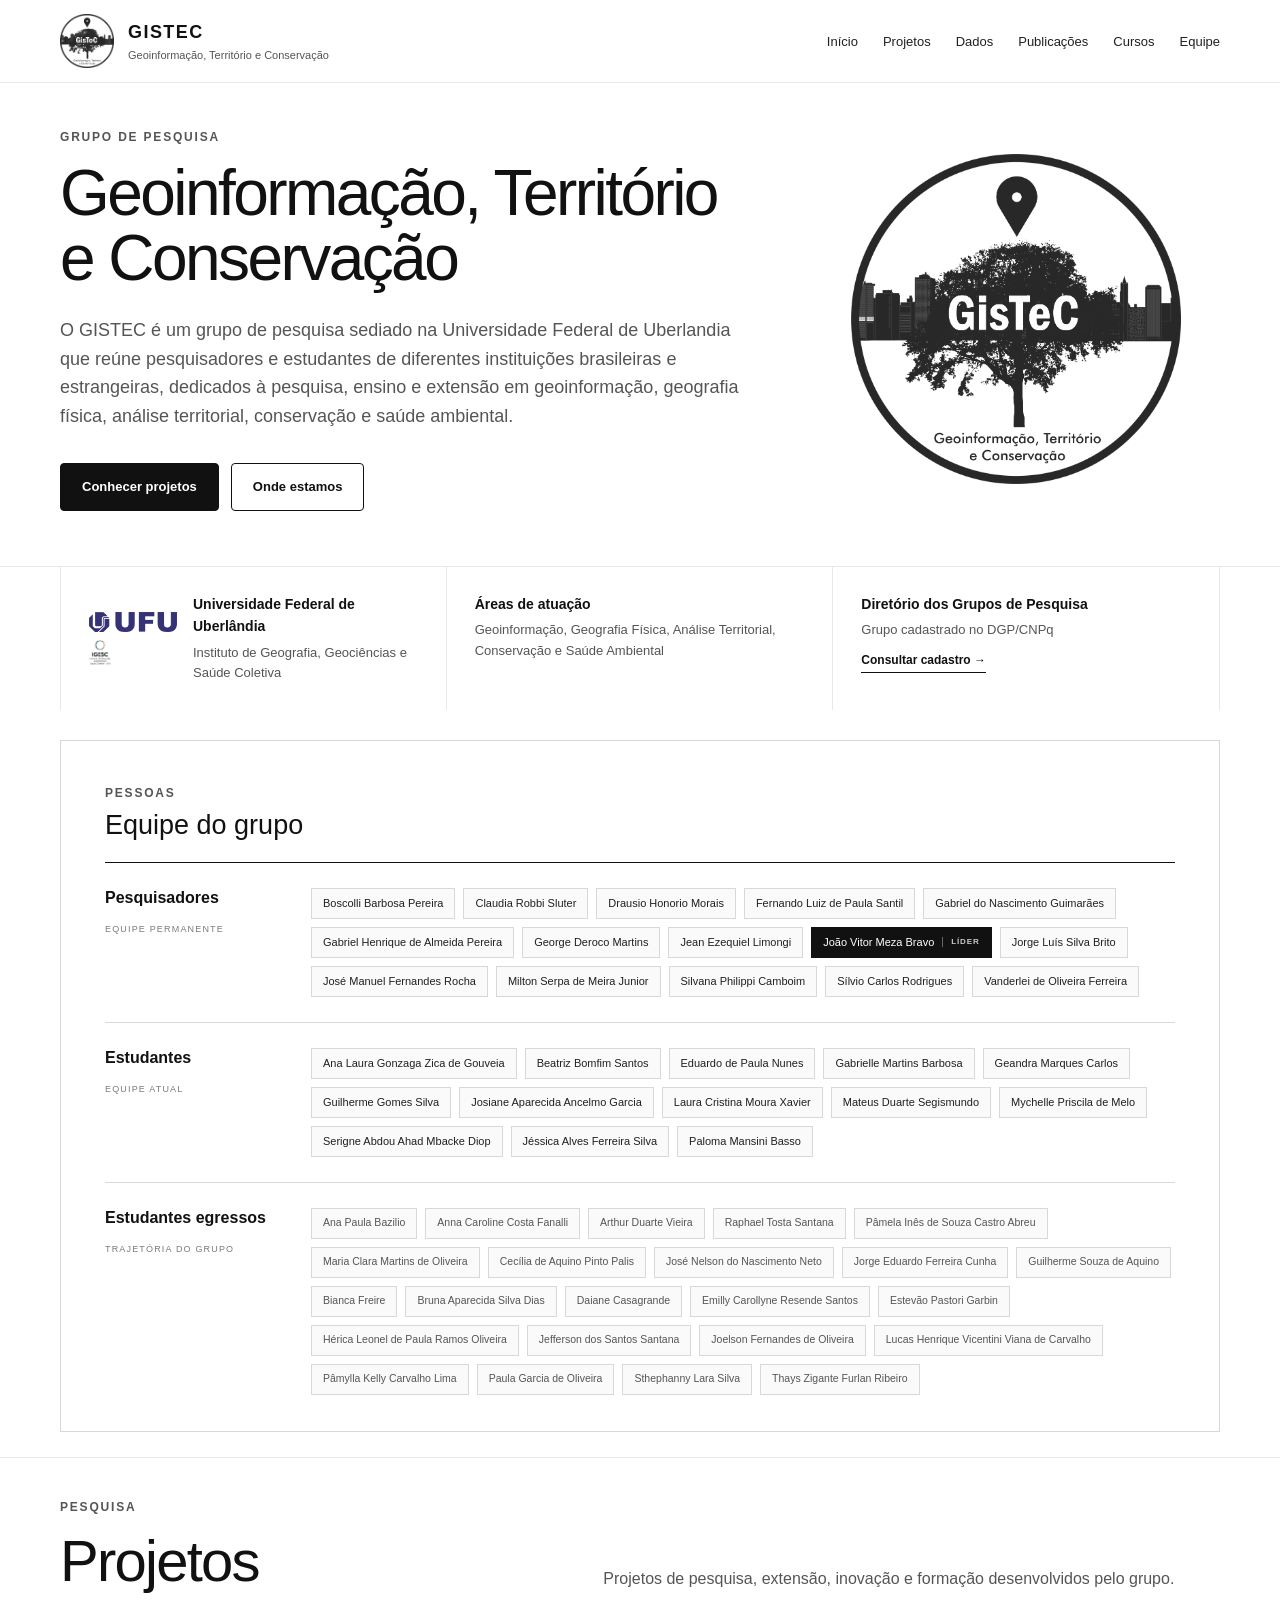
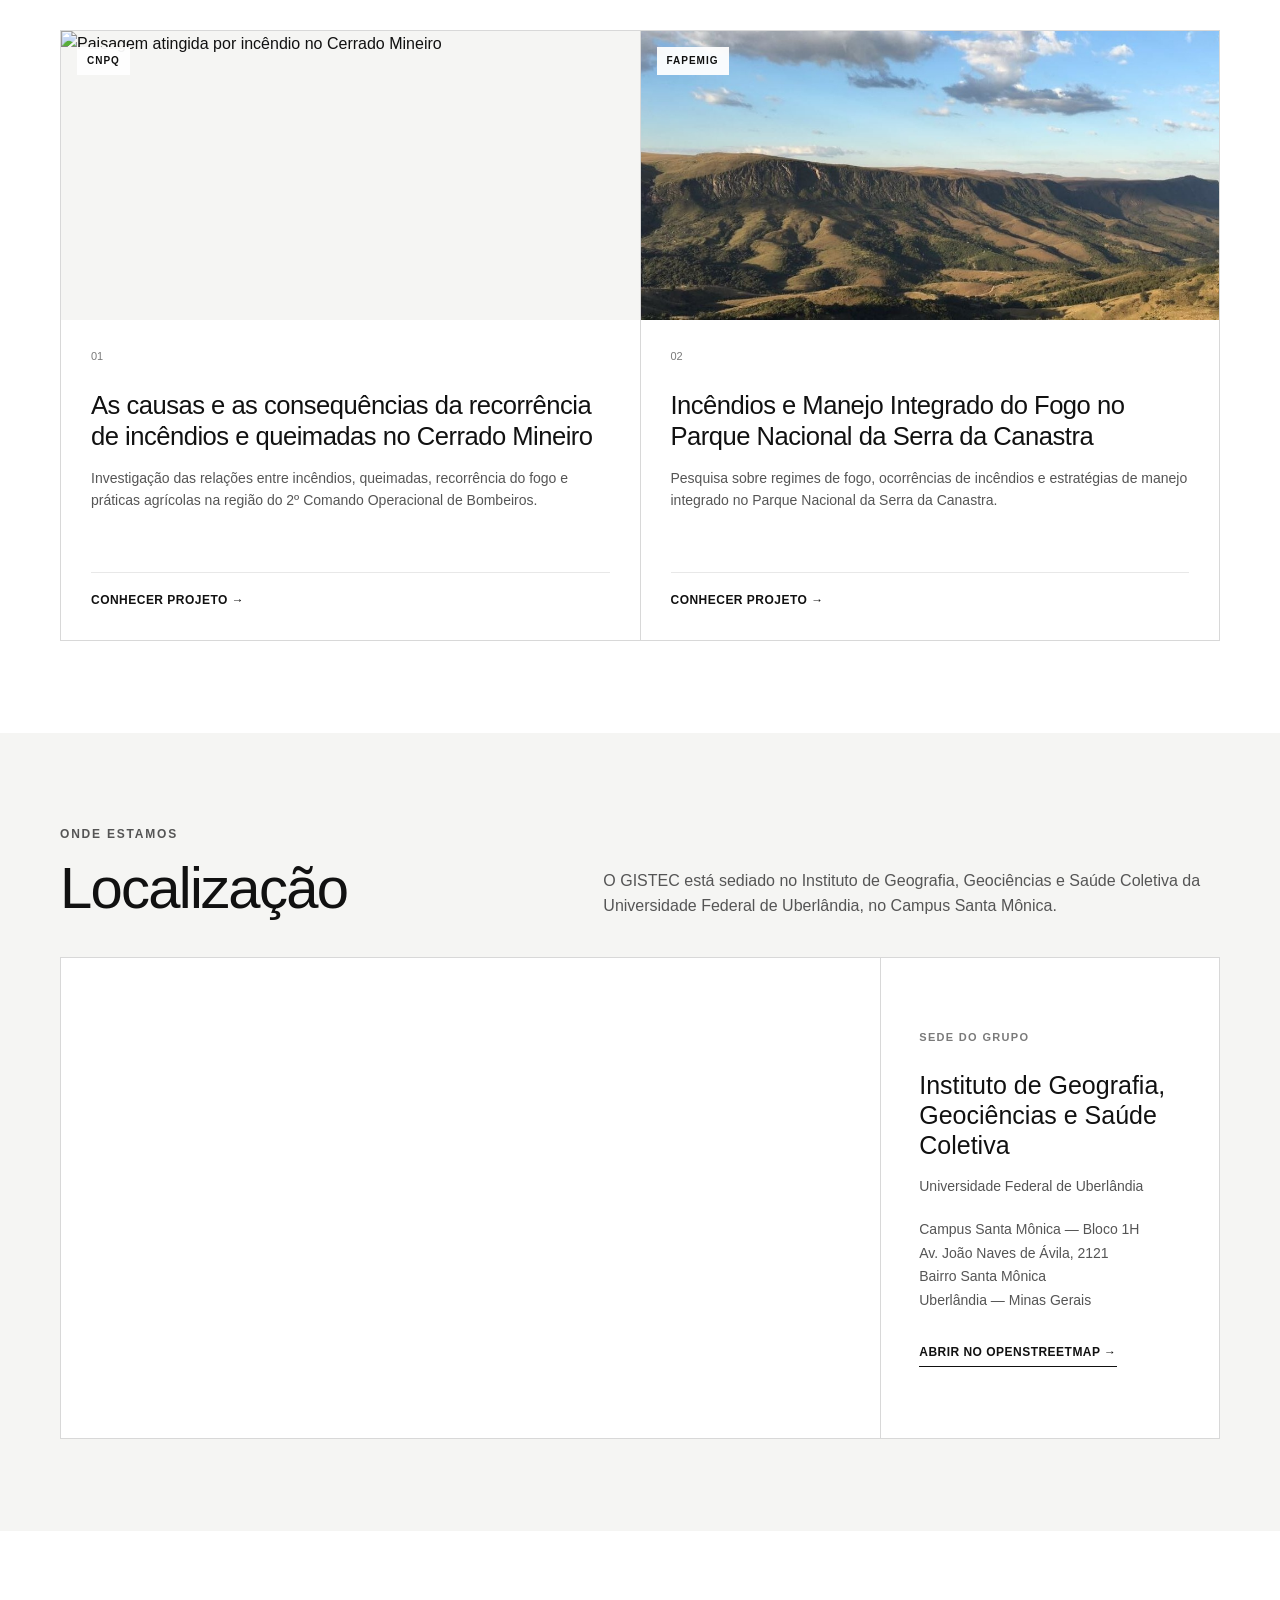
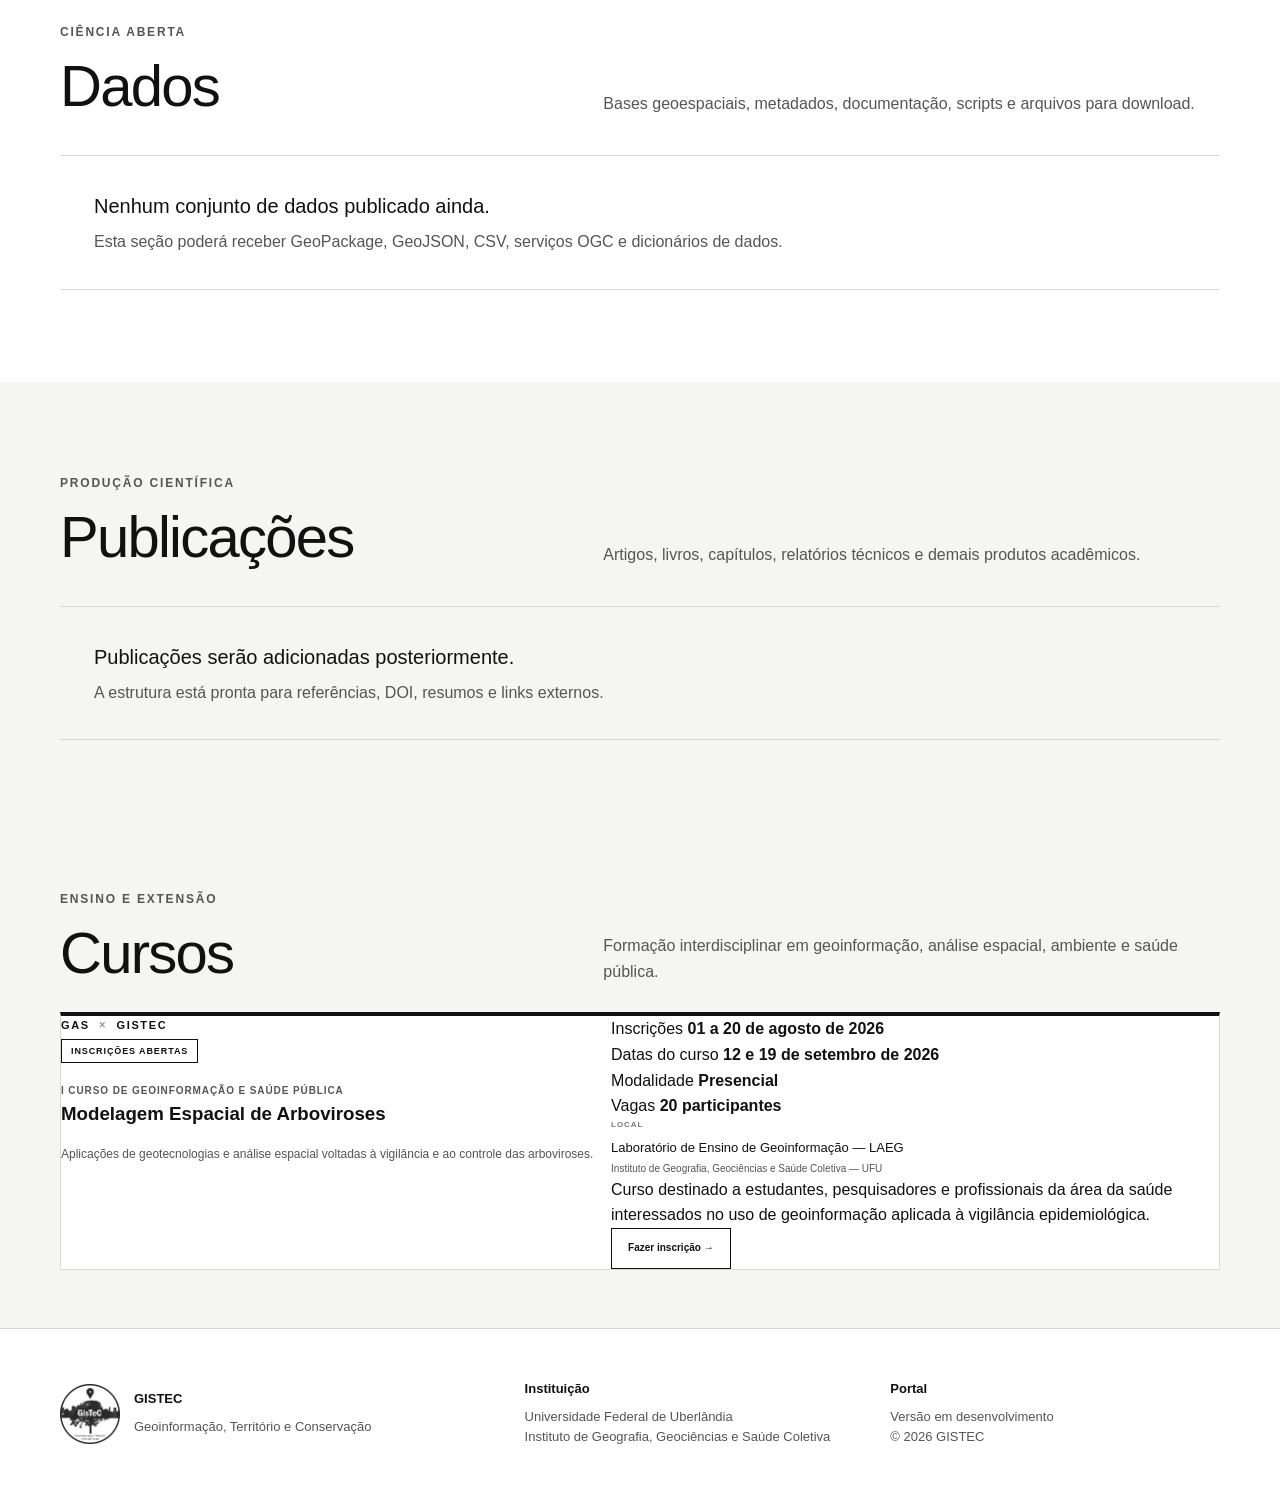
==== commit a481799f: "Update stylesheet version in index.html" ====
--- a/index.html
+++ b/index.html
@@ -5,7 +5,7 @@
     <meta name="viewport" content="width=device-width, initial-scale=1.0">
     <meta name="description" content="GISTEC — Geoinformação, Território e Conservação">
     <title>GISTEC | Geoinformação, Território e Conservação</title>
-    <link rel="stylesheet" href="css/style.css?v=17">
+    <link rel="stylesheet" href="css/style.css?v=18">
     <link
     rel="stylesheet"
     href="https://unpkg.com/leaflet@1.9.4/dist/leaflet.css"
--- a/css/style.css
+++ b/css/style.css
@@ -1957,3 +1957,25 @@
         width: 100%;
     }
 }
+.intro-institution {
+    display: flex;
+    align-items: center;
+    gap: 16px;
+}
+
+.intro-institution-logos {
+    width: 88px;
+    display: flex;
+    flex-direction: column;
+    align-items: flex-start;
+    gap: 8px;
+    flex: 0 0 auto;
+}
+
+.intro-ufu-logo,
+.intro-igesc-logo {
+    width: 100%;
+    max-height: 25px;
+    object-fit: contain;
+    object-position: left center;
+}
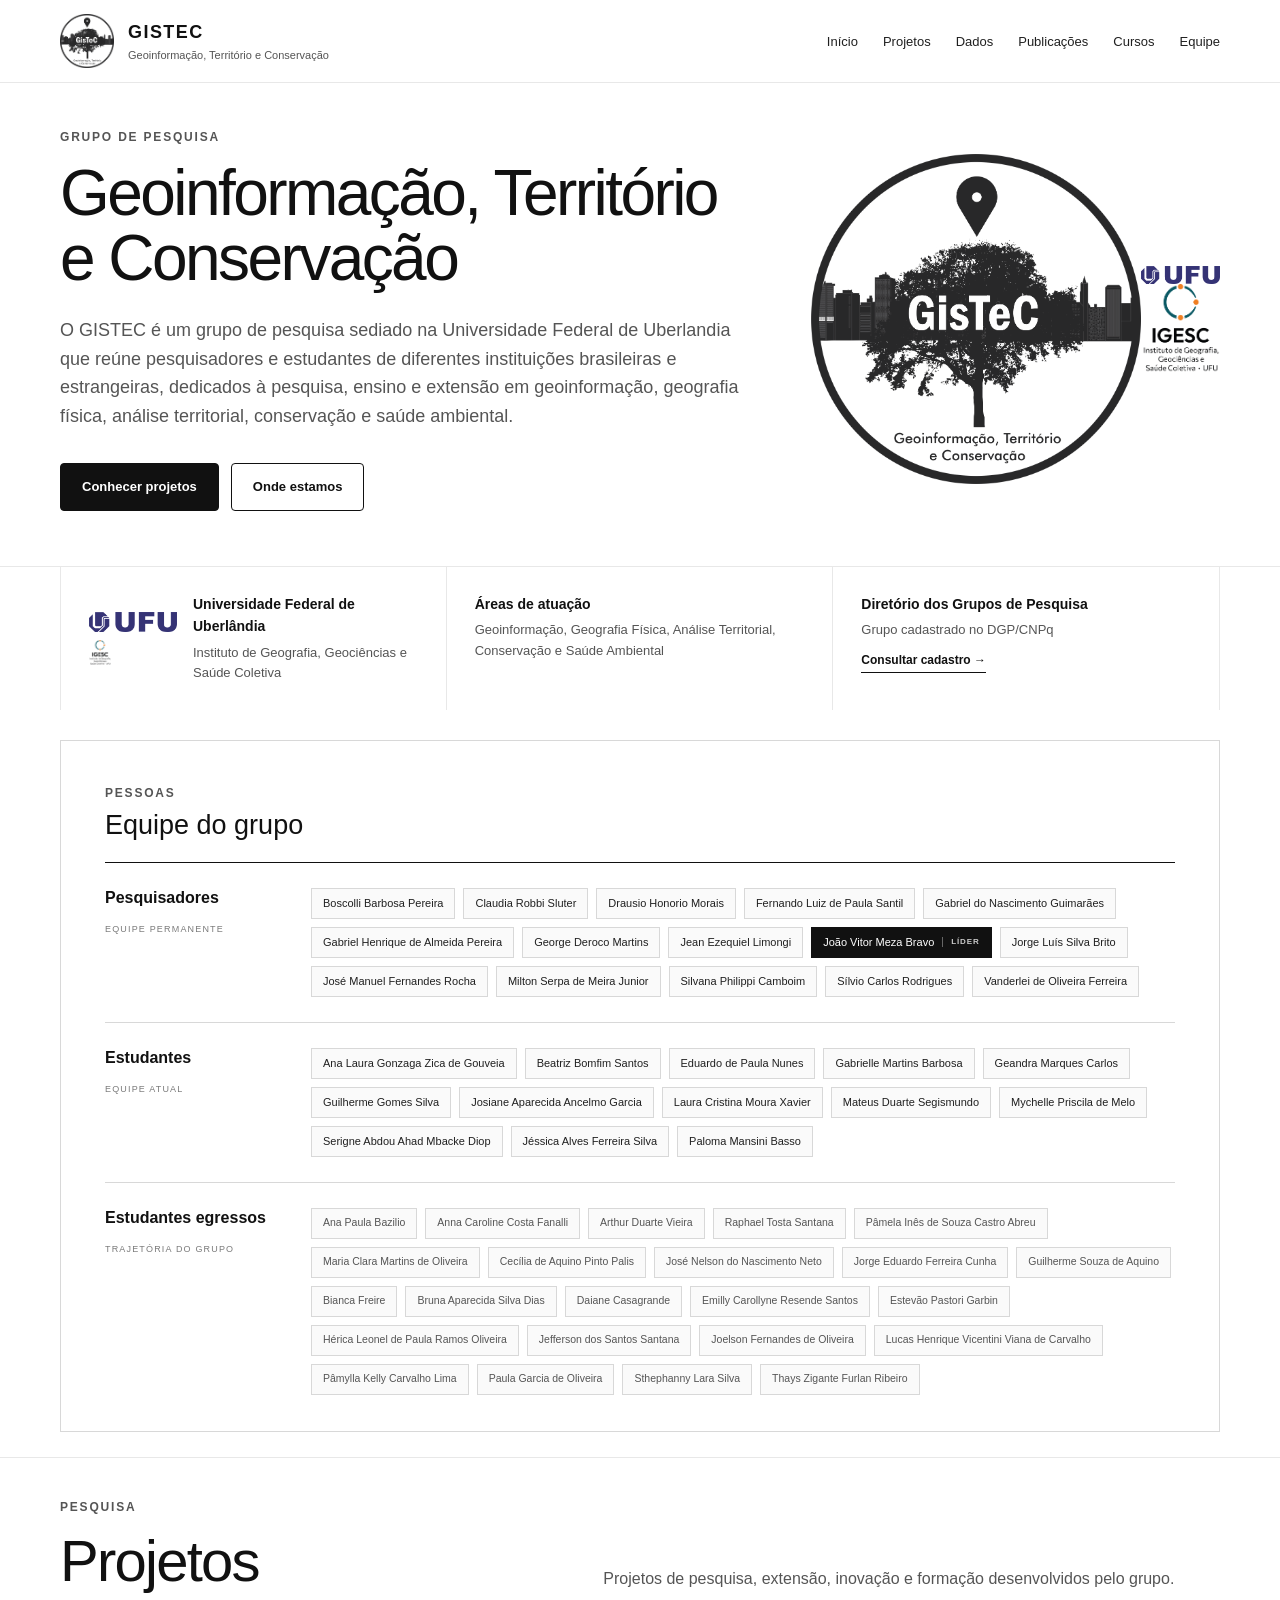
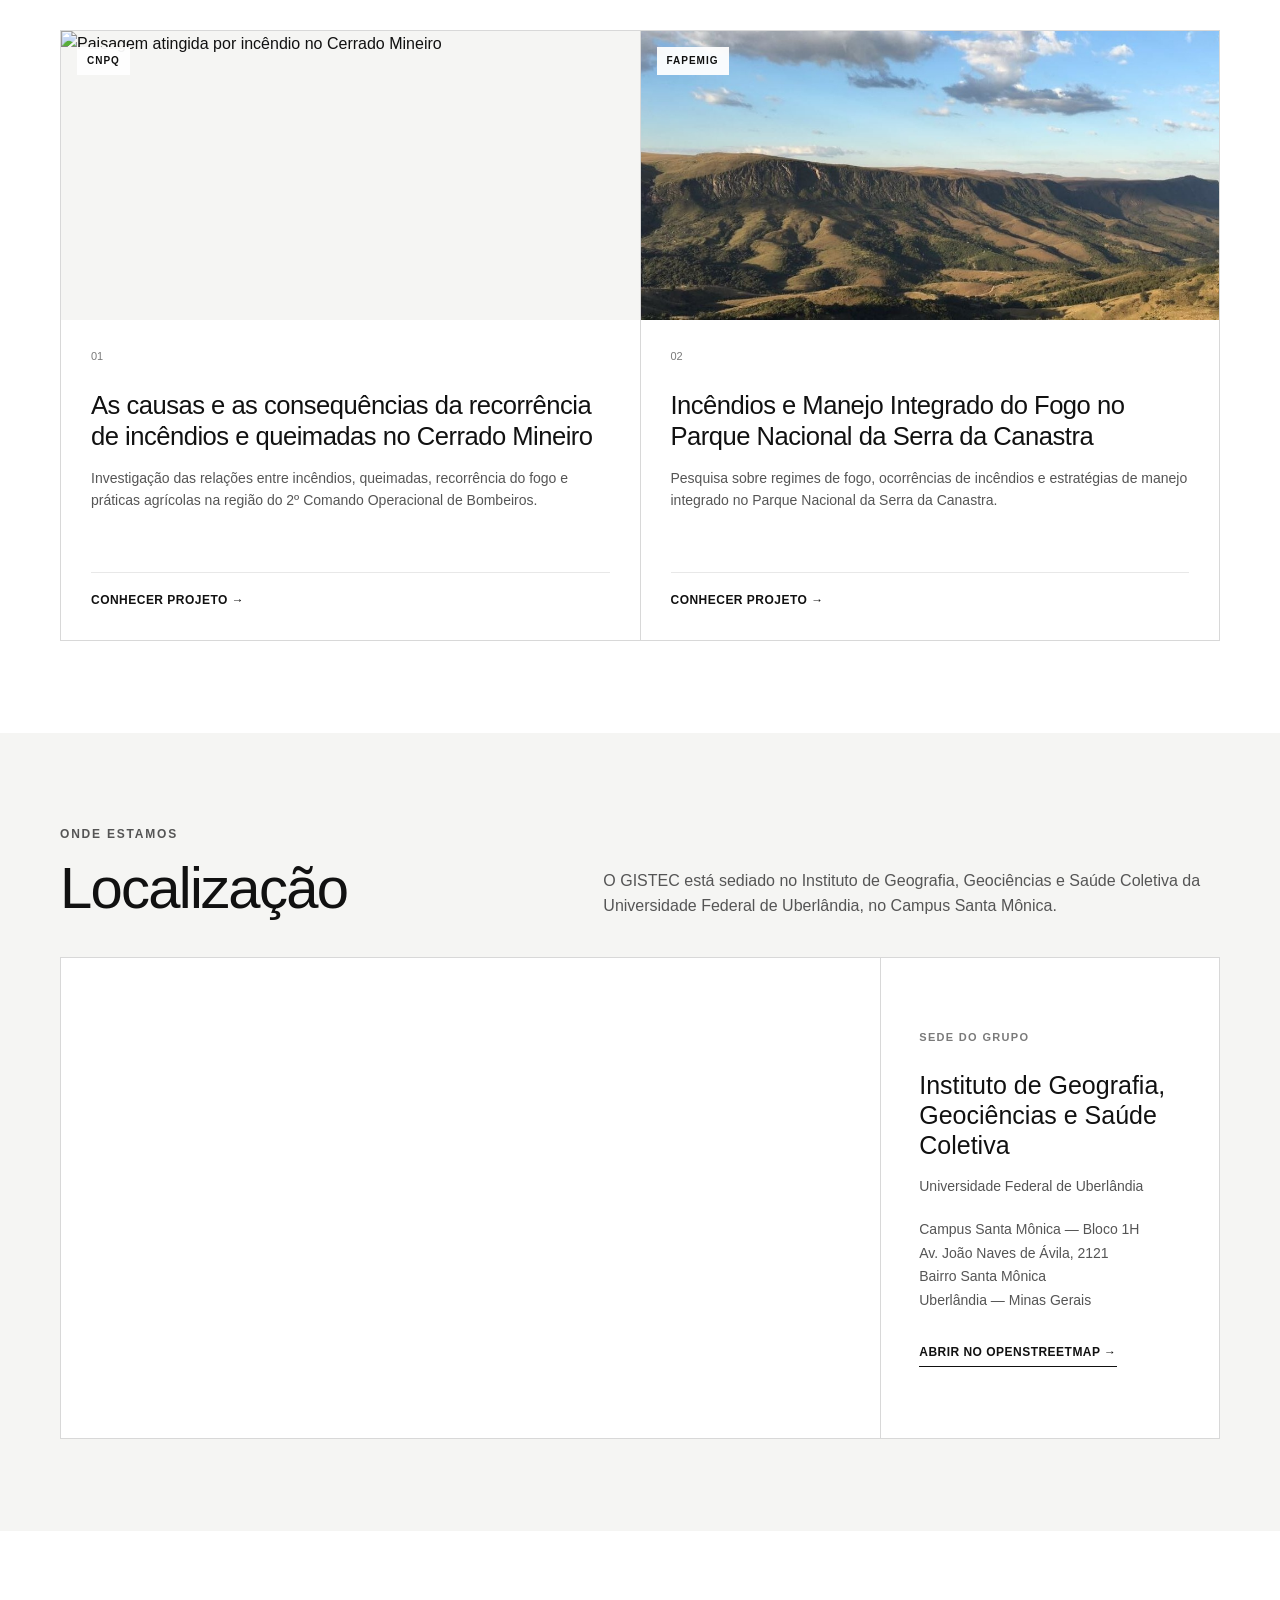
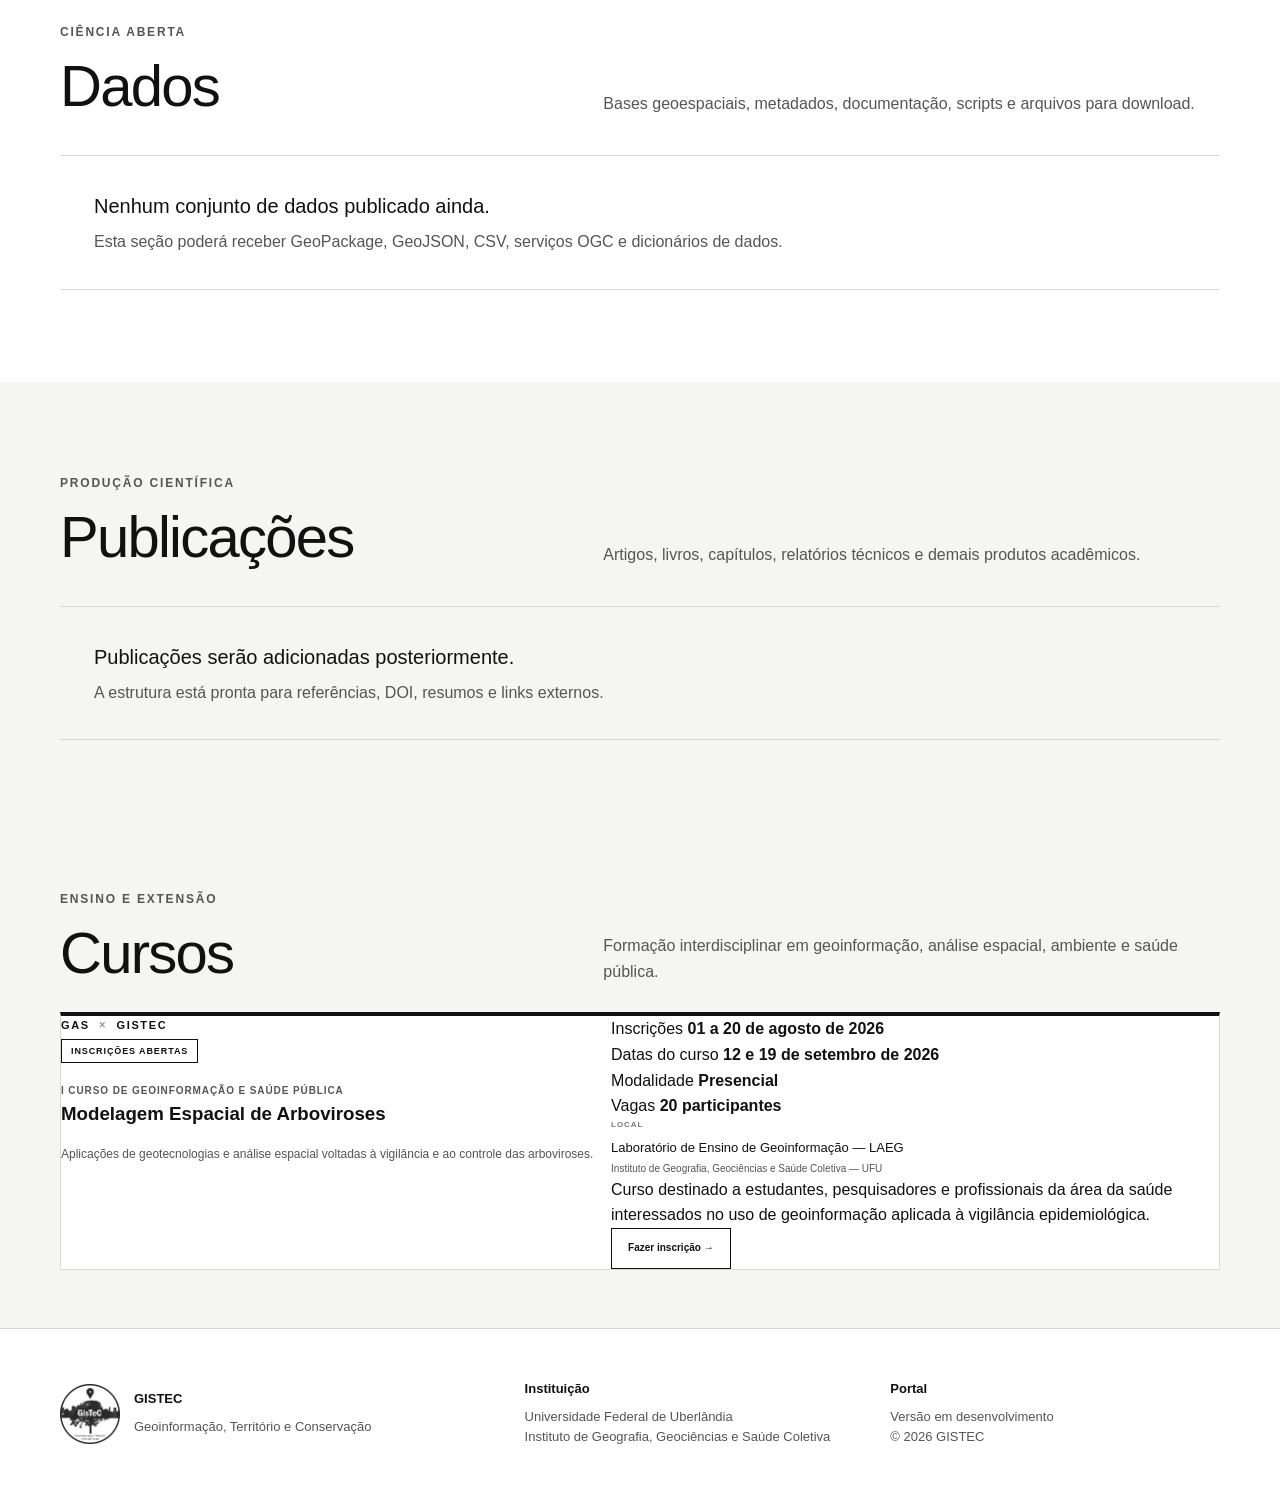
==== commit c28acfd5: "Update index.html" ====
--- a/index.html
+++ b/index.html
@@ -5,7 +5,7 @@
     <meta name="viewport" content="width=device-width, initial-scale=1.0">
     <meta name="description" content="GISTEC — Geoinformação, Território e Conservação">
     <title>GISTEC | Geoinformação, Território e Conservação</title>
-    <link rel="stylesheet" href="css/style.css?v=18">
+    <link rel="stylesheet" href="css/style.css?v=19">
     <link
     rel="stylesheet"
     href="https://unpkg.com/leaflet@1.9.4/dist/leaflet.css"
@@ -65,9 +65,14 @@
                     </div>
                 </div>
 
-                <div class="hero-logo-panel">
-                    <img src="imagens/logo.png" alt="Identidade visual do GISTEC">
-                </div>
+               <div class="hero-logo-panel">
+    <img src="imagens/logo.png" alt="Identidade visual do GISTEC" class="hero-gistec-logo">
+
+    <div class="hero-affiliations">
+        <img src="imagens/UFU_LOGO.png" alt="Universidade Federal de Uberlândia">
+        <img src="imagens/logo-igesc.png" alt="Instituto de Geografia, Geociências e Saúde Coletiva">
+    </div>
+</div>
             </div>
         </section>
 
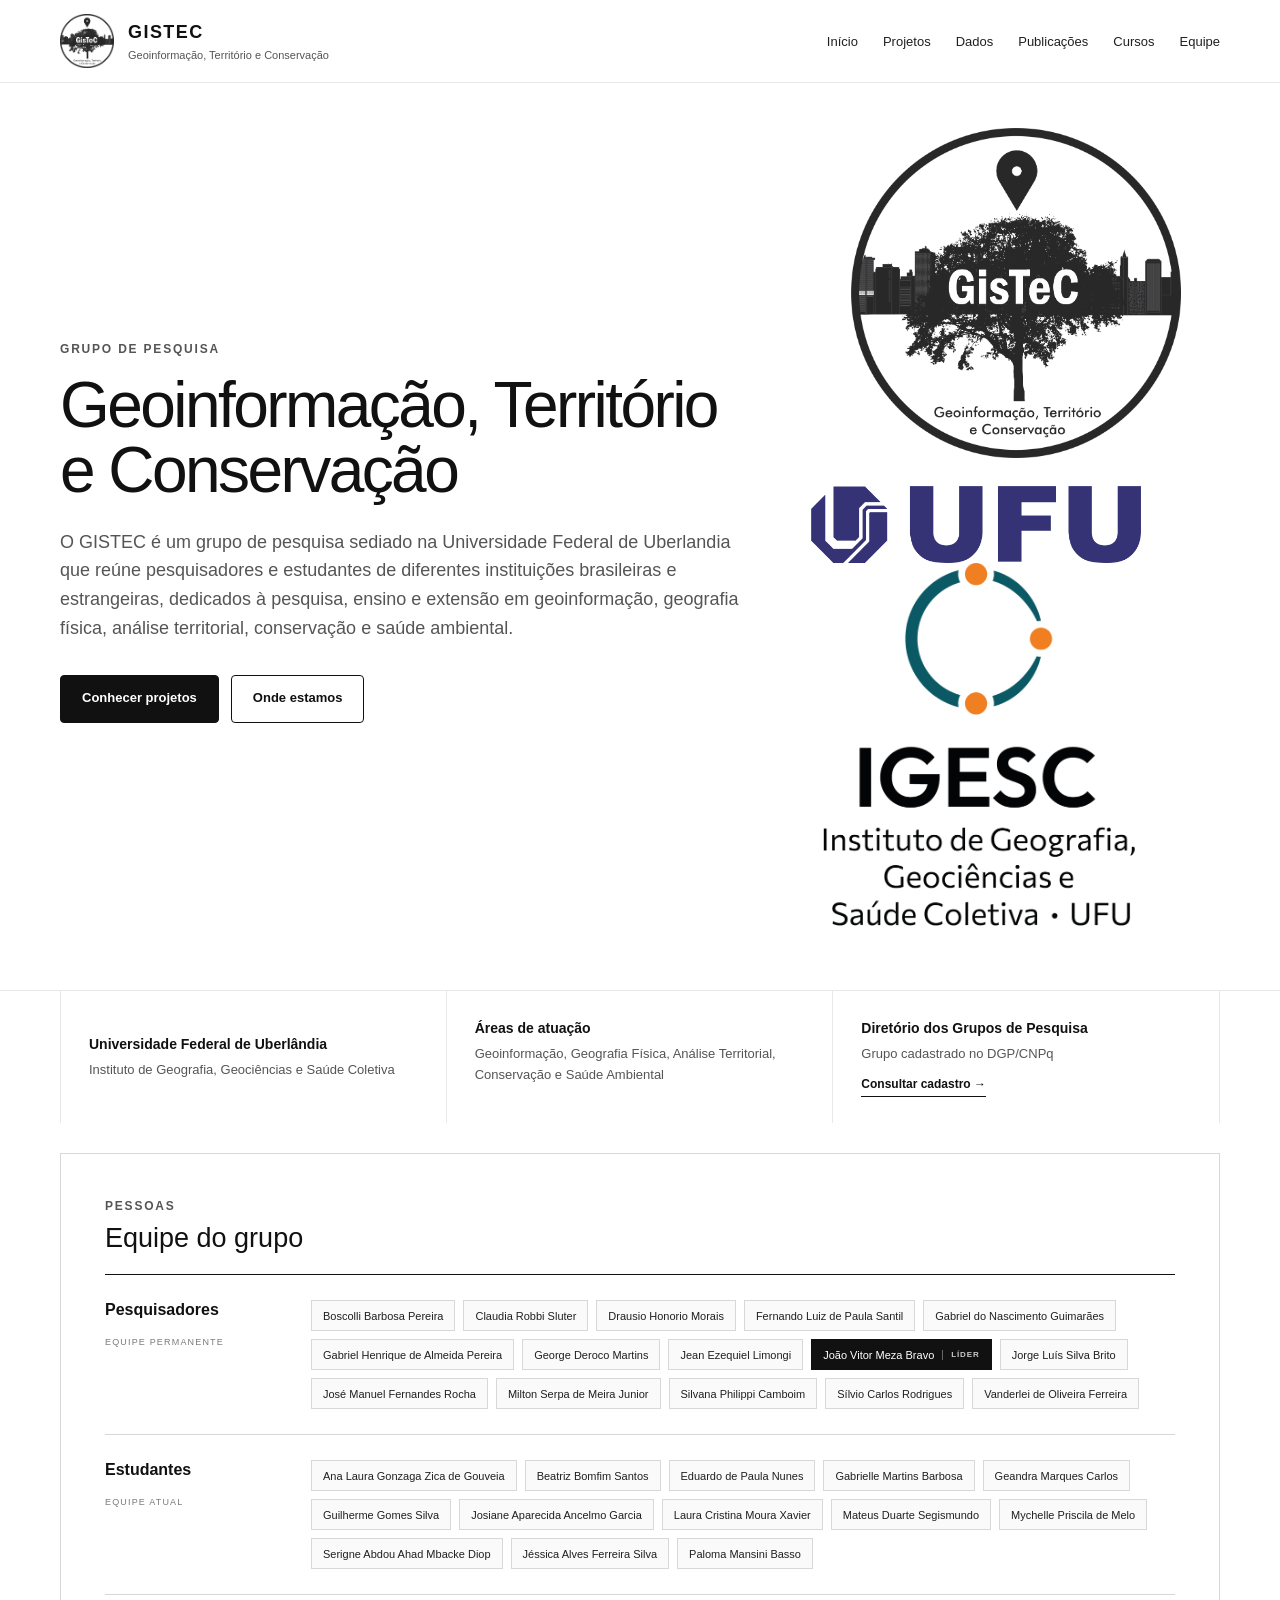
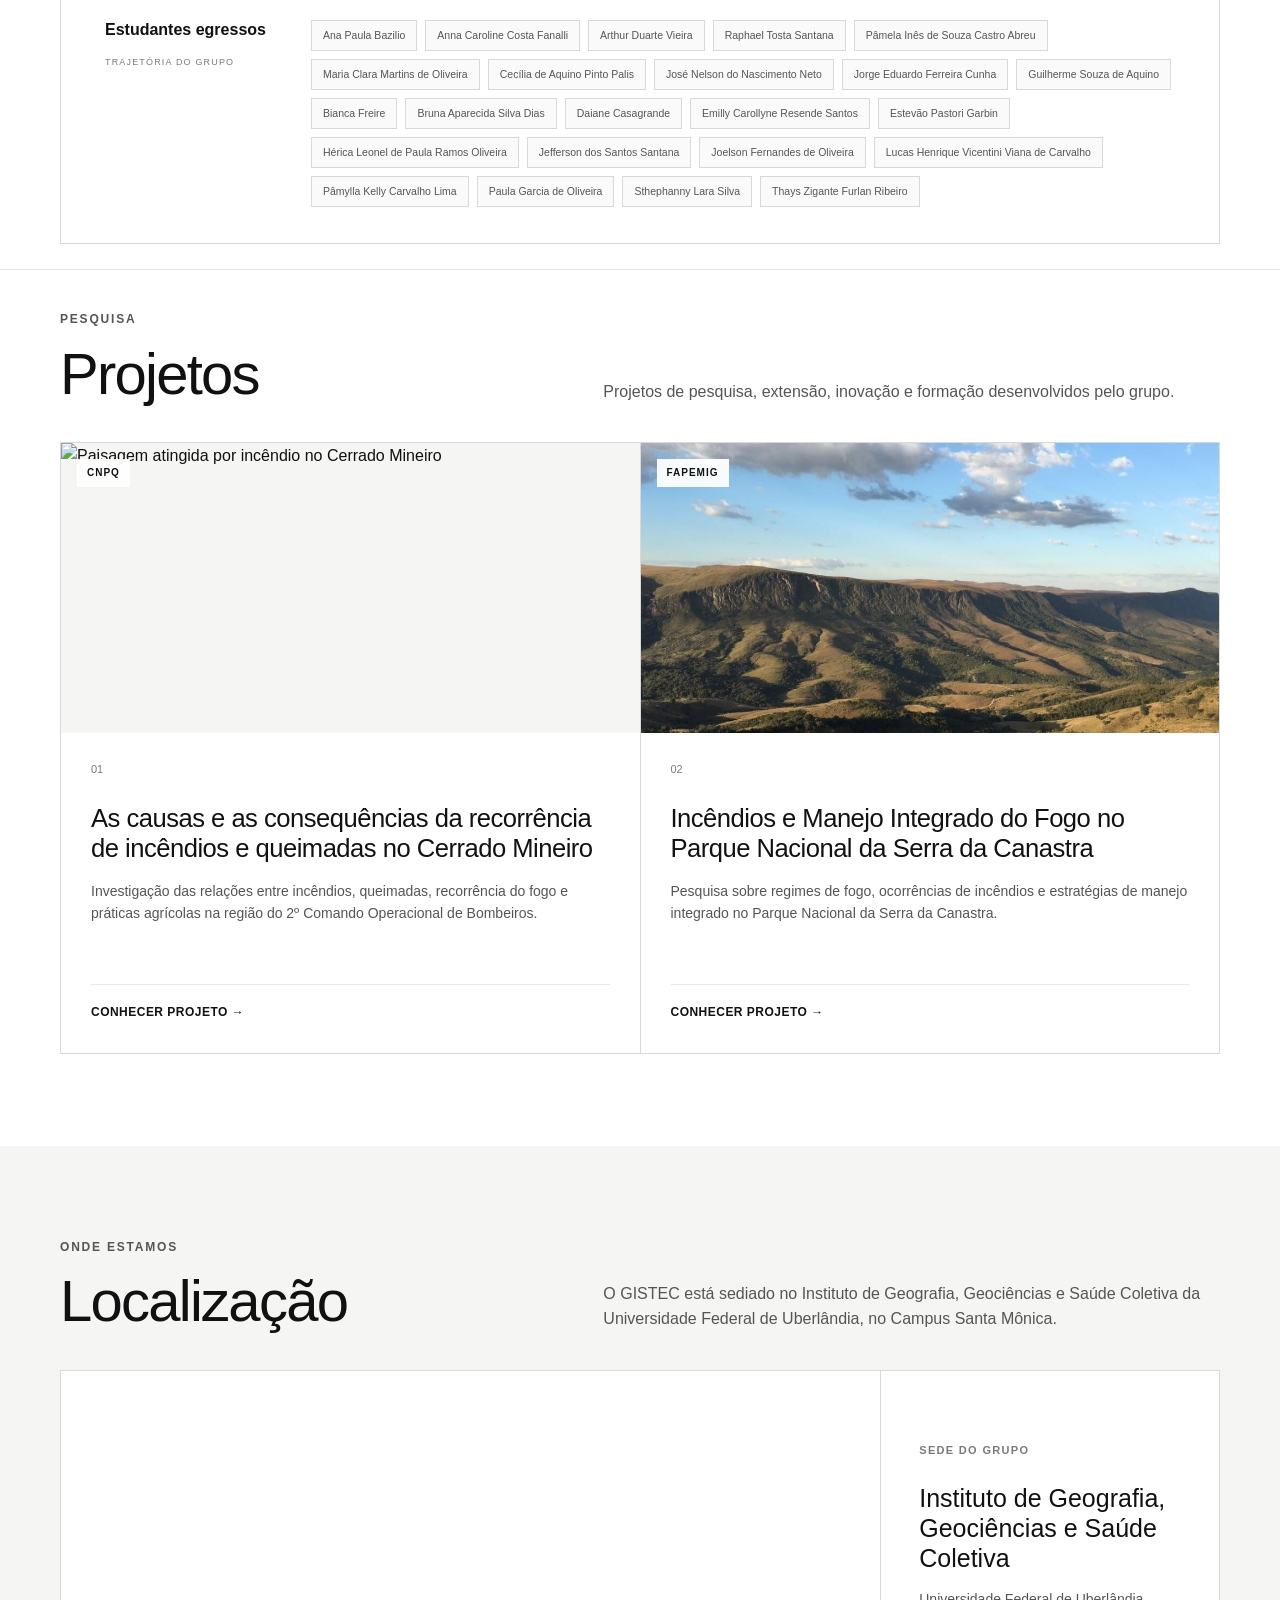
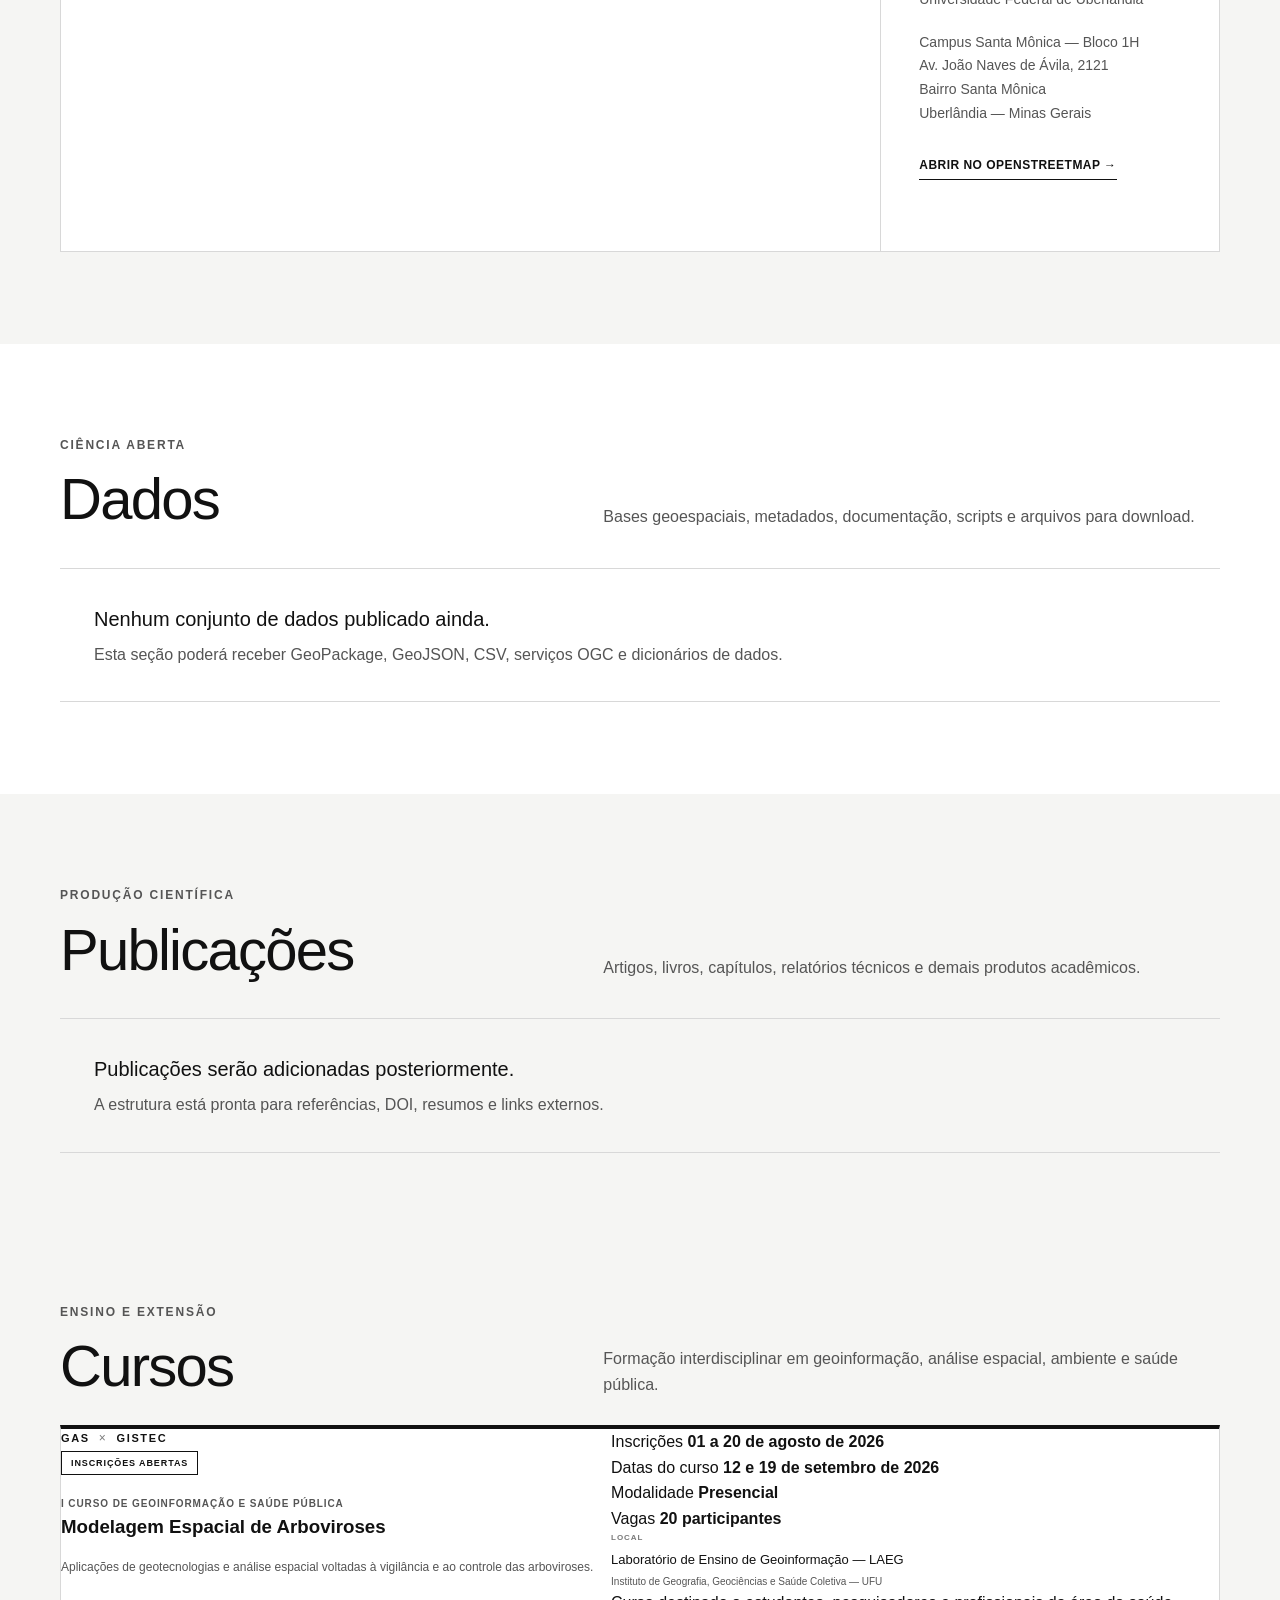
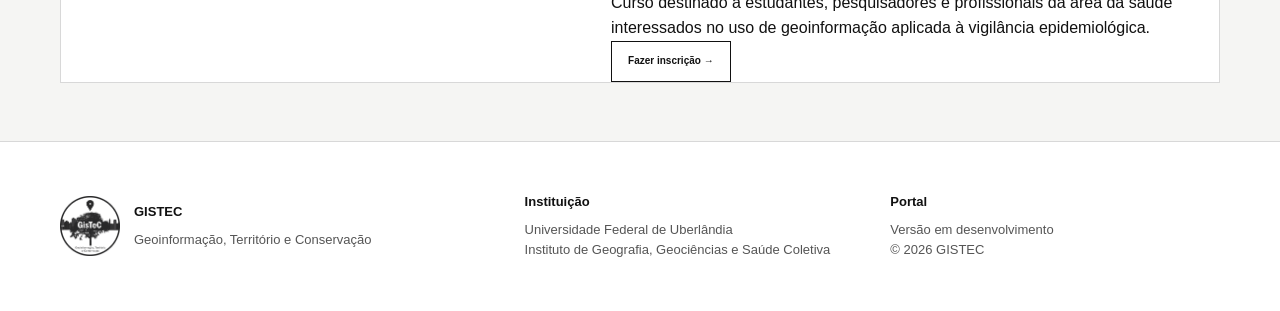
==== commit 980b8b73: "Remove institution logos from index.html Removed institution logos from the intro section." ====
--- a/index.html
+++ b/index.html
@@ -79,12 +79,7 @@
         <section class="intro-strip">
             <div class="container intro-grid">
                 <div class="intro-institution">
-    <div class="intro-institution-logos">
-        <img src="imagens/UFU_LOGO.png" alt="Universidade Federal de Uberlândia" class="intro-ufu-logo">
-        <img src="imagens/logo-igesc.png" alt="Instituto de Geografia, Geociências e Saúde Coletiva" class="intro-igesc-logo">
-    </div>
-
-    <div>
+       <div>
         <strong>Universidade Federal de Uberlândia</strong>
         <span>Instituto de Geografia, Geociências e Saúde Coletiva</span>
     </div>
--- a/css/style.css
+++ b/css/style.css
@@ -1979,3 +1979,15 @@
     object-fit: contain;
     object-position: left center;
 }
+
+.hero-logo-panel {
+    flex-direction: column;
+    gap: 28px;
+}
+
+.hero-gistec-logo {
+    width: min(260px, 100%);
+}
+
+.hero-affiliations {
+
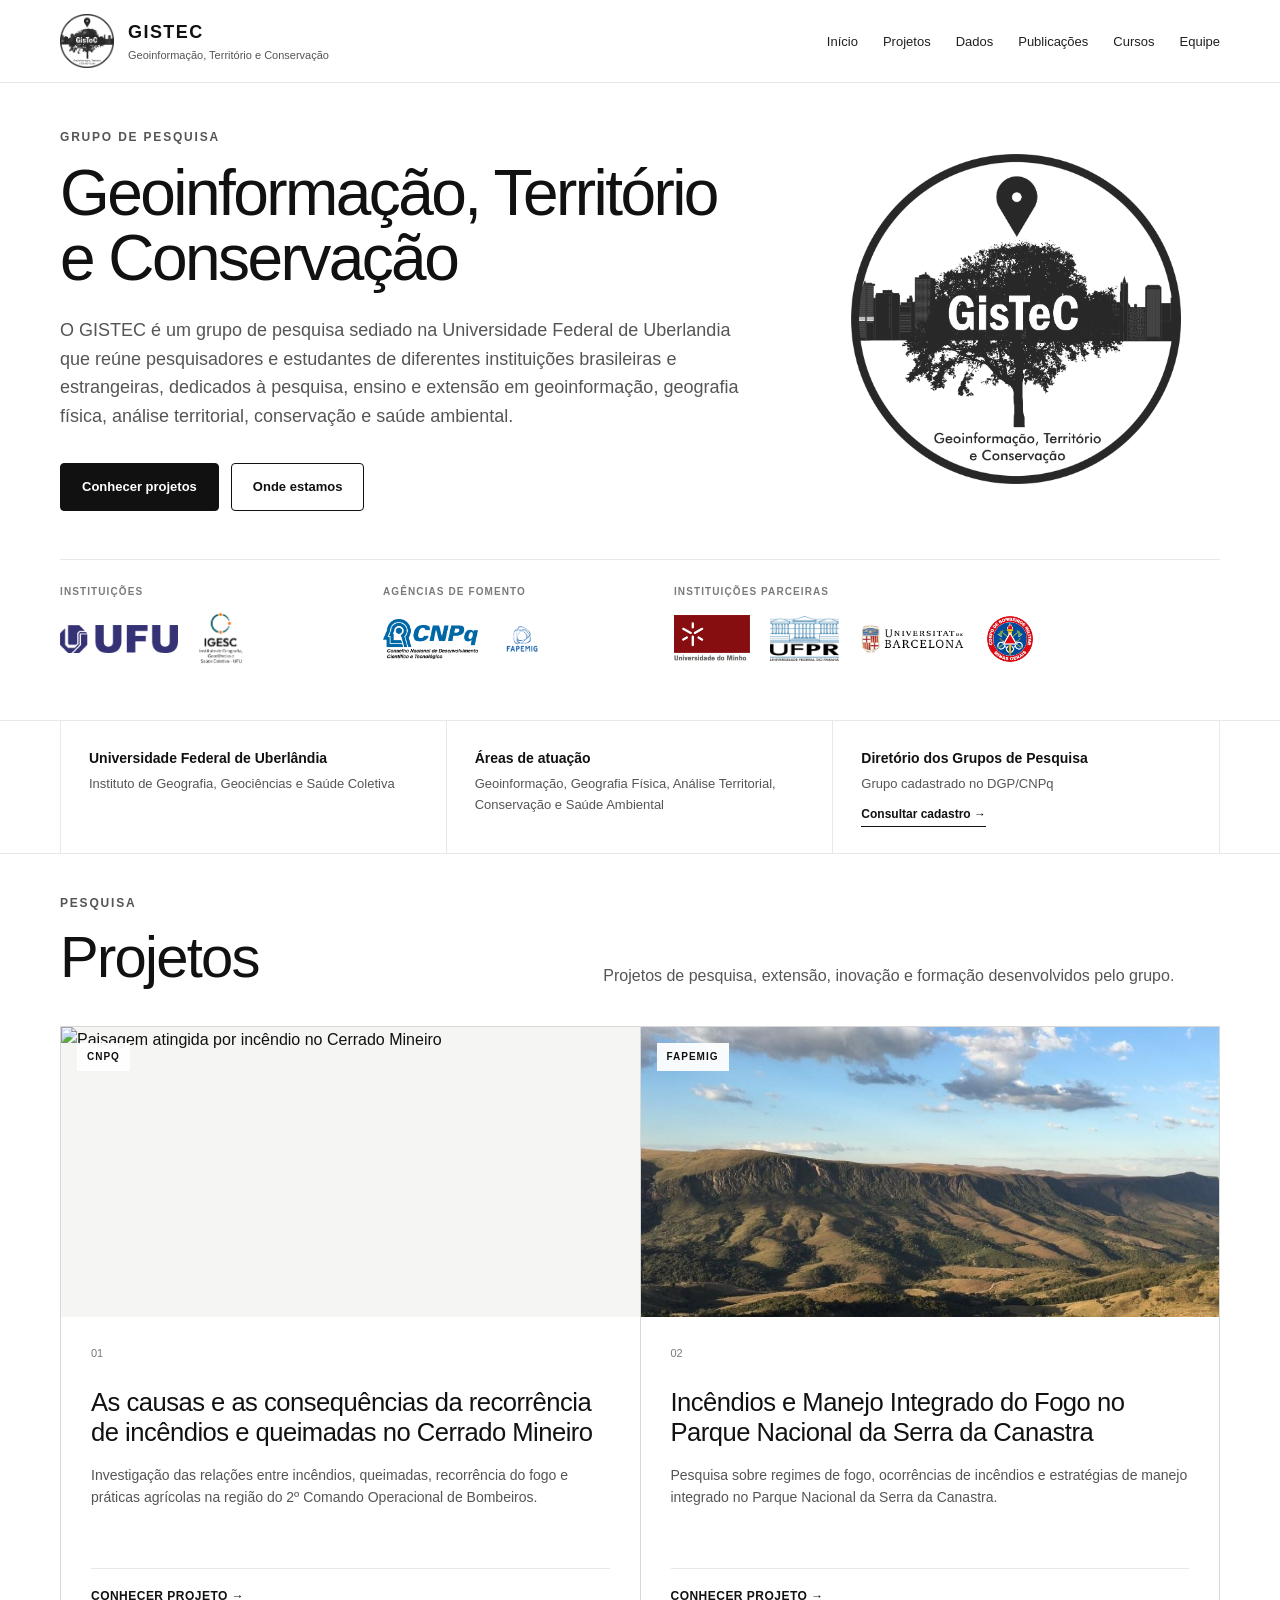
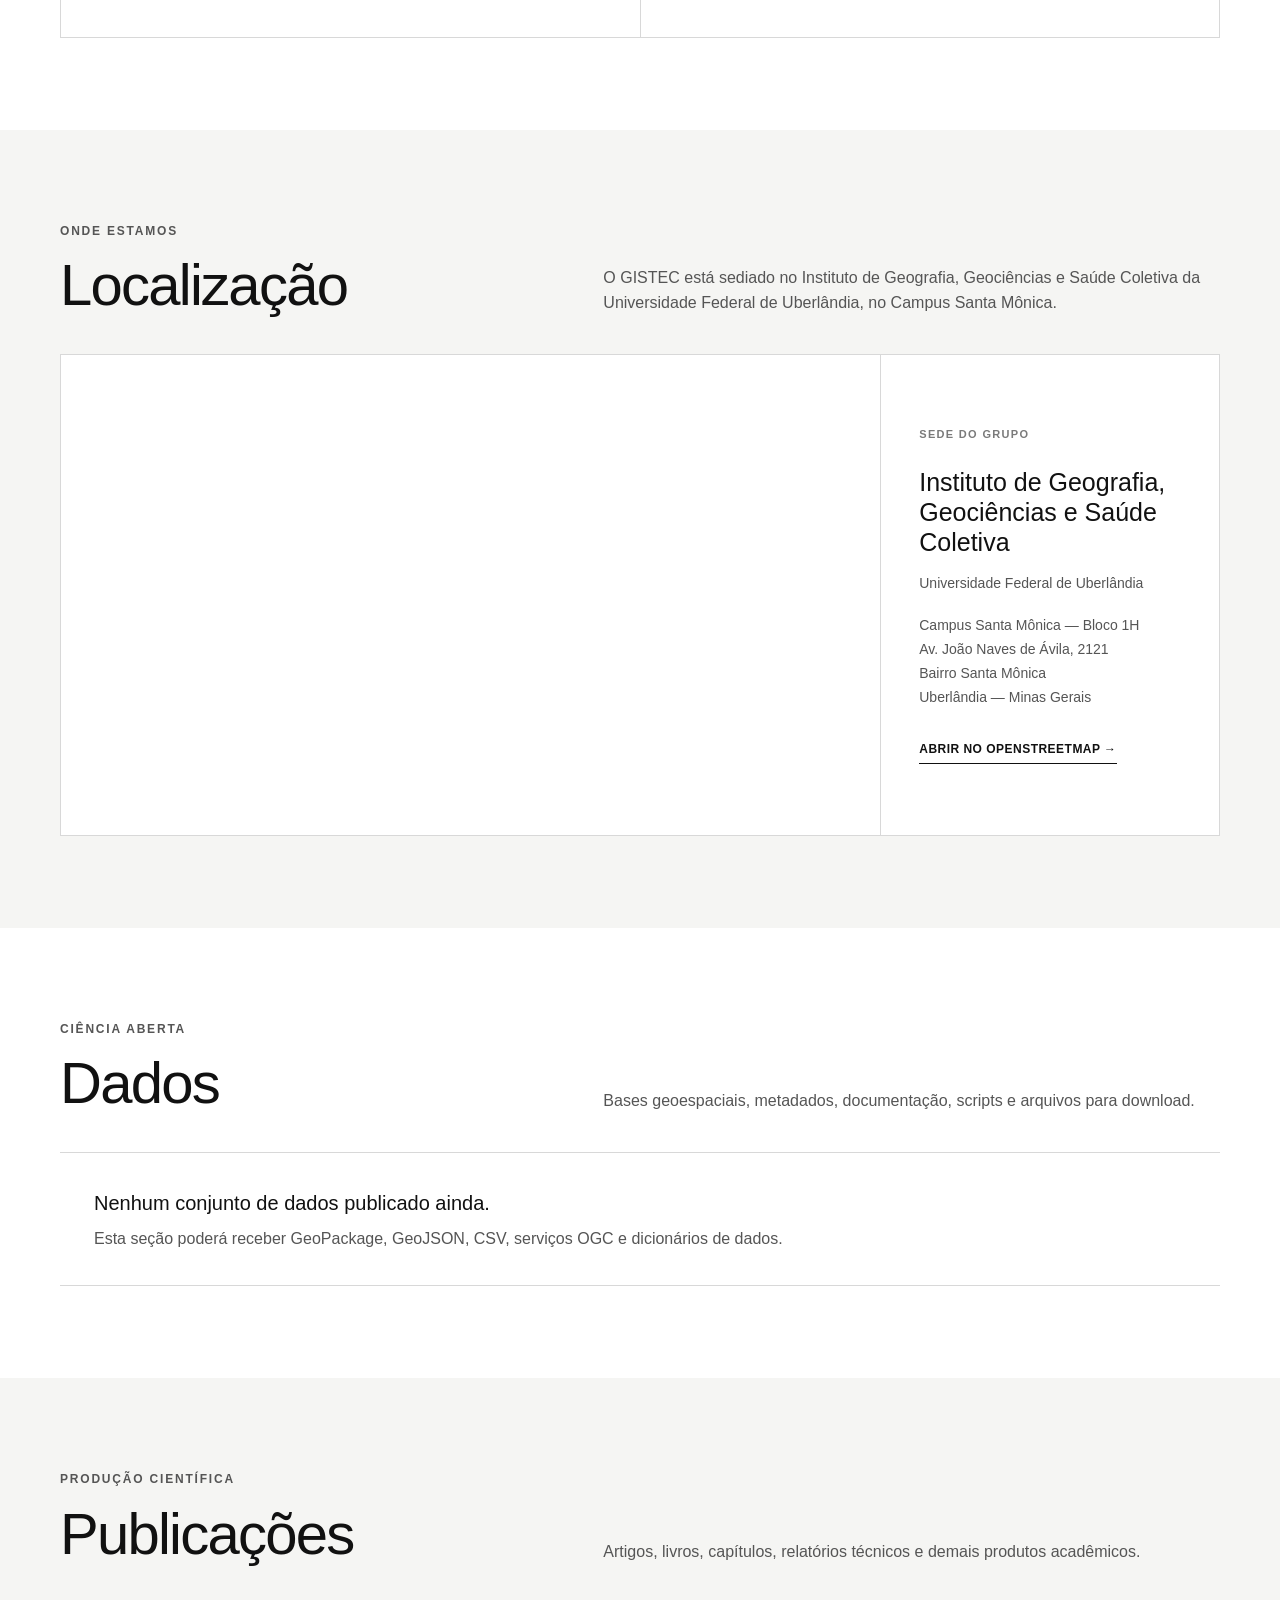
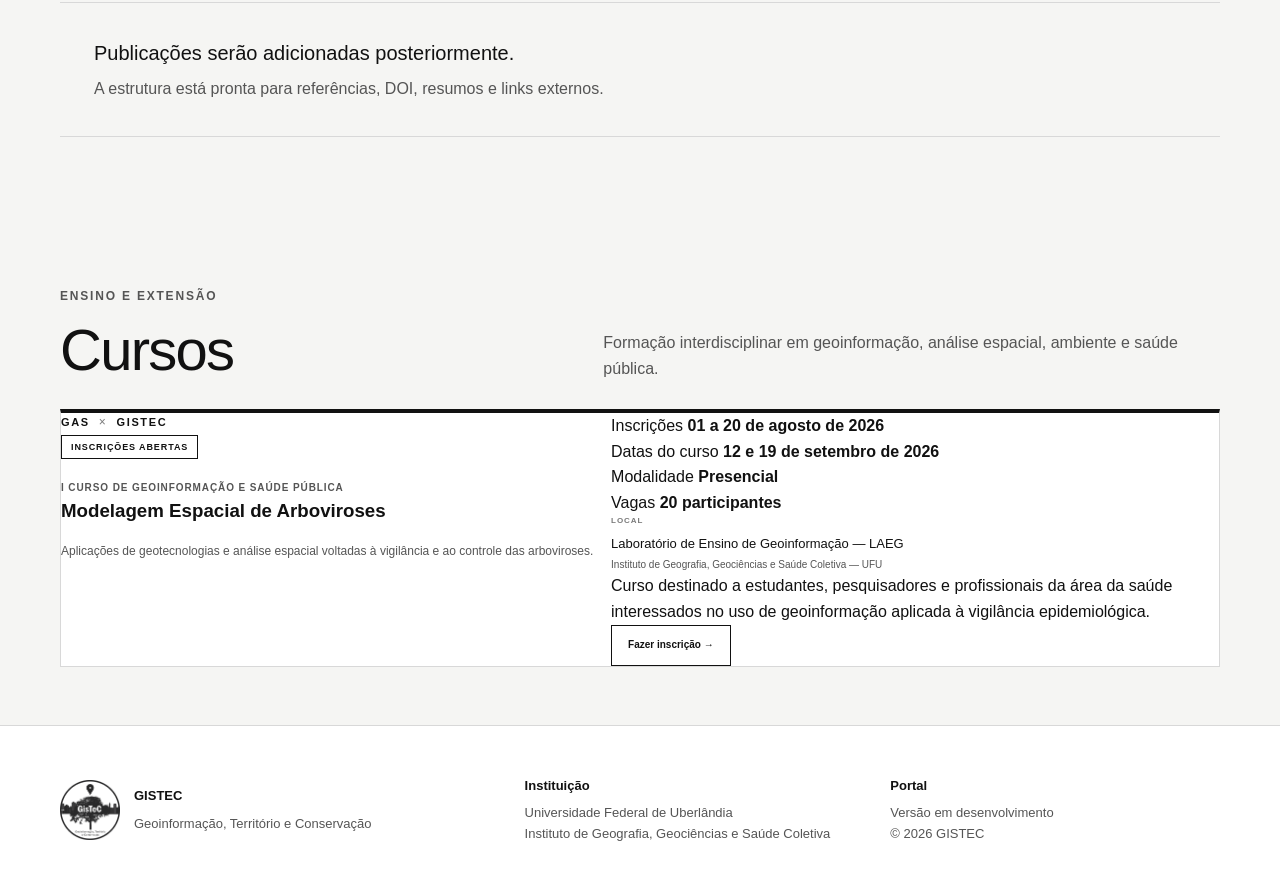
==== commit 86339883: "Add files via upload" ====
--- a/index.html
+++ b/index.html
@@ -1,576 +1,523 @@
-<!DOCTYPE html>
+<!doctype html>
 <html lang="pt-BR">
-<head>
-    <meta charset="UTF-8">
-    <meta name="viewport" content="width=device-width, initial-scale=1.0">
-    <meta name="description" content="GISTEC — Geoinformação, Território e Conservação">
+  <head>
+    <meta charset="UTF-8" />
+    <meta name="viewport" content="width=device-width, initial-scale=1.0" />
+    <meta
+      name="description"
+      content="GISTEC — Geoinformação, Território e Conservação"
+    />
     <title>GISTEC | Geoinformação, Território e Conservação</title>
-    <link rel="stylesheet" href="css/style.css?v=19">
+    <link rel="stylesheet" href="css/style.css?v=21" />
     <link
-    rel="stylesheet"
-    href="https://unpkg.com/leaflet@1.9.4/dist/leaflet.css"
->
-</head>
-
-<body>
+      rel="stylesheet"
+      href="https://unpkg.com/leaflet@1.9.4/dist/leaflet.css"
+    />
+  </head>
+
+  <body>
     <header class="site-header">
-        <div class="container header-content">
-            <a class="brand" href="index.html" aria-label="Página inicial do GISTEC">
-                <img src="imagens/logo.png" alt="Logo GISTEC" class="brand-logo">
-                <div class="brand-copy">
-                    <strong>GISTEC</strong>
-                    <span>Geoinformação, Território e Conservação</span>
+      <div class="container header-content">
+        <a
+          class="brand"
+          href="index.html"
+          aria-label="Página inicial do GISTEC"
+        >
+          <img src="imagens/logo.png" alt="Logo GISTEC" class="brand-logo" />
+          <div class="brand-copy">
+            <strong>GISTEC</strong>
+            <span>Geoinformação, Território e Conservação</span>
+          </div>
+        </a>
+
+        <button
+          class="menu-button"
+          id="menuButton"
+          type="button"
+          aria-label="Abrir menu"
+          aria-expanded="false"
+        >
+          Menu
+        </button>
+
+        <nav class="main-menu" id="mainMenu" aria-label="Navegação principal">
+          <a href="index.html">Início</a>
+
+          <div class="menu-dropdown">
+            <a href="#projetos">Projetos</a>
+
+            <div class="menu-dropdown-content">
+              <a href="paginas/cnpq-fogo.html">CNPq Fogo</a>
+              <a href="paginas/fapemig-fogo.html">Fapemig Fogo</a>
+            </div>
+          </div>
+
+          <a href="#dados">Dados</a>
+          <a href="#publicacoes">Publicações</a>
+          <a href="#cursos">Cursos</a>
+          <a href="paginas/equipe.html">Equipe</a>
+        </nav>
+      </div>
+    </header>
+
+    <main>
+      <section class="hero" id="inicio">
+        <div class="container hero-grid">
+          <div class="hero-content">
+            <p class="section-label">Grupo de pesquisa</p>
+            <h1>Geoinformação, Território e Conservação</h1>
+            <p class="hero-text">
+              O GISTEC é um grupo de pesquisa sediado na Universidade Federal de
+              Uberlandia que reúne pesquisadores e estudantes de diferentes
+              instituições brasileiras e estrangeiras, dedicados à pesquisa,
+              ensino e extensão em geoinformação, geografia física, análise
+              territorial, conservação e saúde ambiental.
+            </p>
+
+            <div class="hero-actions">
+              <a class="button button-dark" href="#projetos"
+                >Conhecer projetos</a
+              >
+              <a class="button button-light" href="#localizacao"
+                >Onde estamos</a
+              >
+            </div>
+          </div>
+
+          <div class="hero-logo-panel">
+            <img
+              src="imagens/logo.png"
+              alt="Identidade visual do GISTEC"
+              class="hero-gistec-logo"
+            />
+          </div>
+        </div>
+
+        <div
+          class="container affiliation-band"
+          aria-label="Instituições vinculadas ao GISTEC"
+        >
+          <div class="affiliation-group affiliation-institutions">
+            <span>Instituições</span>
+            <div class="affiliation-logos">
+              <img
+                src="imagens/UFU_LOGO.png"
+                alt="Universidade Federal de Uberlândia"
+                class="logo-ufu"
+              />
+              <img
+                src="imagens/logo-igesc.png"
+                alt="Instituto de Geografia, Geociências e Saúde Coletiva"
+                class="logo-igesc"
+              />
+            </div>
+          </div>
+
+          <div class="affiliation-group affiliation-funding">
+            <span>Agências de fomento</span>
+            <div class="affiliation-logos">
+              <img src="imagens/cnpq-logo.png" alt="CNPq" class="logo-cnpq" />
+              <img
+                src="imagens/fapemig.png"
+                alt="FAPEMIG"
+                class="logo-fapemig"
+              />
+            </div>
+          </div>
+
+          <div class="affiliation-group affiliation-partners">
+            <span>Instituições parceiras</span>
+            <div class="affiliation-logos">
+              <img
+                src="imagens/minho.png"
+                alt="Universidade do Minho"
+                class="logo-minho"
+              />
+              <img
+                src="imagens/ufpr.png"
+                alt="Universidade Federal do Paraná"
+                class="logo-ufpr"
+              />
+              <img
+                src="imagens/barcelona.png"
+                alt="Universitat de Barcelona"
+                class="logo-barcelona"
+              />
+              <img
+                src="imagens/bombeiros.png"
+                alt="Corpo de Bombeiros Militar de Minas Gerais"
+                class="logo-bombeiros"
+              />
+            </div>
+          </div>
+        </div>
+      </section>
+
+      <section class="intro-strip">
+        <div class="container intro-grid">
+          <div class="intro-institution">
+            <div>
+              <strong>Universidade Federal de Uberlândia</strong>
+              <span>Instituto de Geografia, Geociências e Saúde Coletiva</span>
+            </div>
+          </div>
+          <div>
+            <strong>Áreas de atuação</strong>
+            <span
+              >Geoinformação, Geografia Física, Análise Territorial, Conservação
+              e Saúde Ambiental</span
+            >
+          </div>
+          <div>
+            <strong>Diretório dos Grupos de Pesquisa</strong>
+            <span> Grupo cadastrado no DGP/CNPq </span>
+
+            <a
+              class="intro-link"
+              href="http://dgp.cnpq.br/dgp/espelhogrupo/336652"
+              target="_blank"
+              rel="noopener noreferrer"
+            >
+              Consultar cadastro →
+            </a>
+          </div>
+        </div>
+      </section>
+
+      <section class="section" id="projetos">
+        <div class="container">
+          <div class="section-heading">
+            <div>
+              <p class="section-label">Pesquisa</p>
+              <h2>Projetos</h2>
+            </div>
+            <p>
+              Projetos de pesquisa, extensão, inovação e formação desenvolvidos
+              pelo grupo.
+            </p>
+          </div>
+
+          <div class="featured-projects">
+            <!-- Projeto CNPq -->
+
+            <a
+              class="featured-project"
+              href="paginas/cnpq-fogo.html"
+              aria-label="Conhecer o Projeto CNPq Fogo"
+            >
+              <div class="featured-project-image">
+                <img
+                  src="imagens/cnpq-fogo-nbr-rgb-wide.png"
+                  alt="Paisagem atingida por incêndio no Cerrado Mineiro"
+                />
+
+                <span class="featured-project-badge"> CNPq </span>
+              </div>
+
+              <div class="featured-project-content">
+                <span class="featured-project-number"> 01 </span>
+
+                <h3>
+                  As causas e as consequências da recorrência de incêndios e
+                  queimadas no Cerrado Mineiro
+                </h3>
+
+                <p>
+                  Investigação das relações entre incêndios, queimadas,
+                  recorrência do fogo e práticas agrícolas na região do 2º
+                  Comando Operacional de Bombeiros.
+                </p>
+
+                <span class="featured-project-link"> Conhecer projeto → </span>
+              </div>
+            </a>
+
+            <!-- Projeto FAPEMIG -->
+
+            <a
+              class="featured-project"
+              href="paginas/fapemig-fogo.html"
+              aria-label="Conhecer o Projeto FAPEMIG Fogo"
+            >
+              <div class="featured-project-image">
+                <img
+                  src="imagens/canastra.JPG"
+                  alt="Paisagem do Parque Nacional da Serra da Canastra"
+                />
+
+                <span class="featured-project-badge"> FAPEMIG </span>
+              </div>
+
+              <div class="featured-project-content">
+                <span class="featured-project-number"> 02 </span>
+
+                <h3>
+                  Incêndios e Manejo Integrado do Fogo no Parque Nacional da
+                  Serra da Canastra
+                </h3>
+
+                <p>
+                  Pesquisa sobre regimes de fogo, ocorrências de incêndios e
+                  estratégias de manejo integrado no Parque Nacional da Serra da
+                  Canastra.
+                </p>
+
+                <span class="featured-project-link"> Conhecer projeto → </span>
+              </div>
+            </a>
+          </div>
+        </div>
+      </section>
+
+      <section class="section section-soft" id="localizacao">
+        <div class="container">
+          <div class="section-heading">
+            <div>
+              <p class="section-label">Onde estamos</p>
+              <h2>Localização</h2>
+            </div>
+
+            <p>
+              O GISTEC está sediado no Instituto de Geografia, Geociências e
+              Saúde Coletiva da Universidade Federal de Uberlândia, no Campus
+              Santa Mônica.
+            </p>
+          </div>
+
+          <div class="location-grid">
+            <div
+              id="locationMap"
+              aria-label="Mapa de localização do GISTEC"
+              style="width: 100%; min-height: 480px"
+            ></div>
+
+            <div class="location-information">
+              <span class="location-label"> Sede do grupo </span>
+
+              <h3>Instituto de Geografia, Geociências e Saúde Coletiva</h3>
+
+              <p>Universidade Federal de Uberlândia</p>
+
+              <address>
+                Campus Santa Mônica — Bloco 1H<br />
+                Av. João Naves de Ávila, 2121<br />
+                Bairro Santa Mônica<br />
+                Uberlândia — Minas Gerais
+              </address>
+
+              <a
+                class="location-link"
+                href="https://www.openstreetmap.org/?mlat=-18.91768&mlon=-48.25580#map=18/-18.91768/-48.25580"
+                href="https://www.openstreetmap.org/?mlat=-18.9181&mlon=-48.2580#map=18/-18.9181/-48.2580"
+                target="_blank"
+                rel="noopener noreferrer"
+              >
+                Abrir no OpenStreetMap →
+              </a>
+            </div>
+          </div>
+        </div>
+      </section>
+
+      <section class="section" id="dados">
+        <div class="container">
+          <div class="section-heading">
+            <div>
+              <p class="section-label">Ciência aberta</p>
+              <h2>Dados</h2>
+            </div>
+            <p>
+              Bases geoespaciais, metadados, documentação, scripts e arquivos
+              para download.
+            </p>
+          </div>
+
+          <div class="empty-state">
+            <strong>Nenhum conjunto de dados publicado ainda.</strong>
+            <p>
+              Esta seção poderá receber GeoPackage, GeoJSON, CSV, serviços OGC e
+              dicionários de dados.
+            </p>
+          </div>
+        </div>
+      </section>
+
+      <section class="section section-soft" id="publicacoes">
+        <div class="container">
+          <div class="section-heading">
+            <div>
+              <p class="section-label">Produção científica</p>
+              <h2>Publicações</h2>
+            </div>
+            <p>
+              Artigos, livros, capítulos, relatórios técnicos e demais produtos
+              acadêmicos.
+            </p>
+          </div>
+
+          <div class="empty-state">
+            <strong>Publicações serão adicionadas posteriormente.</strong>
+            <p>
+              A estrutura está pronta para referências, DOI, resumos e links
+              externos.
+            </p>
+          </div>
+        </div>
+      </section>
+
+      <section class="section course-section" id="cursos">
+        <div class="container">
+          <div class="section-heading course-section-heading">
+            <div>
+              <p class="section-label">Ensino e extensão</p>
+              <h2>Cursos</h2>
+            </div>
+
+            <p>
+              Formação interdisciplinar em geoinformação, análise espacial,
+              ambiente e saúde pública.
+            </p>
+          </div>
+
+          <article class="course-feature">
+            <div class="course-feature-main">
+              <div
+                class="course-partnership"
+                aria-label="Parceria GAS e GISTEC"
+              >
+                <span>GAS</span>
+                <small>×</small>
+                <span>GISTEC</span>
+              </div>
+
+              <span class="course-status">Inscrições abertas</span>
+
+              <p class="course-edition">
+                I Curso de Geoinformação e Saúde Pública
+              </p>
+
+              <h3>Modelagem Espacial de Arboviroses</h3>
+
+              <p class="course-summary">
+                Aplicações de geotecnologias e análise espacial voltadas à
+                vigilância e ao controle das arboviroses.
+              </p>
+            </div>
+
+            <div class="course-feature-details">
+              <div class="course-information-grid">
+                <div>
+                  <span>Inscrições</span>
+                  <strong>01 a 20 de agosto de 2026</strong>
                 </div>
-            </a>
-
-            <button class="menu-button" id="menuButton" type="button"
-                    aria-label="Abrir menu" aria-expanded="false">
-                Menu
-            </button>
-
-          <nav class="main-menu" id="mainMenu" aria-label="Navegação principal">
-   <a href="index.html">Início</a>
-
-    <div class="menu-dropdown">
-        <a href="#projetos">Projetos</a>
-
-        <div class="menu-dropdown-content">
-            <a href="paginas/cnpq-fogo.html">CNPq Fogo</a>
-            <a href="paginas/fapemig-fogo.html">Fapemig Fogo</a>
-        </div>
-    </div>
-
-    <a href="#dados">Dados</a>
-    <a href="#publicacoes">Publicações</a>
-    <a href="#cursos">Cursos</a>
-    <a href="#equipe">Equipe</a>
-</nav>
-        </div>
-    </header>
-
-    <main>
-        <section class="hero" id="inicio">
-            <div class="container hero-grid">
-                <div class="hero-content">
-                    <p class="section-label">Grupo de pesquisa</p>
-                    <h1>Geoinformação, Território e Conservação</h1>
-                    <p class="hero-text">
-                        O GISTEC é um grupo de pesquisa sediado na Universidade Federal de Uberlandia que
-                        reúne pesquisadores e estudantes de diferentes instituições brasileiras e estrangeiras, dedicados à pesquisa, ensino e extensão em geoinformação, geografia física, análise territorial, conservação e saúde ambiental.
-                    </p>
-
-                    <div class="hero-actions">
-                        <a class="button button-dark" href="#projetos">Conhecer projetos</a>
-                        <a class="button button-light" href="#localizacao">Onde estamos</a>
-                    </div>
+
+                <div>
+                  <span>Datas do curso</span>
+                  <strong>12 e 19 de setembro de 2026</strong>
                 </div>
 
-               <div class="hero-logo-panel">
-    <img src="imagens/logo.png" alt="Identidade visual do GISTEC" class="hero-gistec-logo">
-
-    <div class="hero-affiliations">
-        <img src="imagens/UFU_LOGO.png" alt="Universidade Federal de Uberlândia">
-        <img src="imagens/logo-igesc.png" alt="Instituto de Geografia, Geociências e Saúde Coletiva">
-    </div>
-</div>
-            </div>
-        </section>
-
-        <section class="intro-strip">
-            <div class="container intro-grid">
-                <div class="intro-institution">
-       <div>
-        <strong>Universidade Federal de Uberlândia</strong>
-        <span>Instituto de Geografia, Geociências e Saúde Coletiva</span>
-    </div>
-</div>
                 <div>
-                    <strong>Áreas de atuação</strong>
-                    <span>Geoinformação, Geografia Física, Análise Territorial, Conservação e Saúde Ambiental</span>
+                  <span>Modalidade</span>
+                  <strong>Presencial</strong>
                 </div>
+
                 <div>
-    <strong>Diretório dos Grupos de Pesquisa</strong>
-    <span>
-        Grupo cadastrado no DGP/CNPq
-    </span>
-
-    <a
-        class="intro-link"
-        href="http://dgp.cnpq.br/dgp/espelhogrupo/336652"
-        target="_blank"
-        rel="noopener noreferrer"
-    >
-        Consultar cadastro →
-    </a>
-</div>
+                  <span>Vagas</span>
+                  <strong>20 participantes</strong>
                 </div>
-
-             <section class="section team-section" id="equipe">
-    <div class="container">
-        <div class="team-showcase">
-                         
-                <div class="team-directory">
-                <div class="team-directory-heading">
-                    <div>
-                        <p class="section-label">Pessoas</p>
-                        <h3>Equipe do grupo</h3>
-                    </div>
-
-                   </div>
-
-                <div class="team-directory-group">
-                    <div class="team-directory-title">
-                        <h4>Pesquisadores</h4>
-                        <span>Equipe permanente</span>
-                    </div>
-
-                    <div class="team-people">
-                        <span class="team-person">Boscolli Barbosa Pereira</span>
-                        <span class="team-person">Claudia Robbi Sluter</span>
-                        <span class="team-person">Drausio Honorio Morais</span>
-                        <span class="team-person">Fernando Luiz de Paula Santil</span>
-                        <span class="team-person">Gabriel do Nascimento Guimarães</span>
-                        <span class="team-person">Gabriel Henrique de Almeida Pereira</span>
-                        <span class="team-person">George Deroco Martins</span>
-                        <span class="team-person">Jean Ezequiel Limongi</span>
-
-                        <span class="team-person team-person-leader">
-                            João Vitor Meza Bravo
-                            <small>Líder</small>
-                        </span>
-
-                        <span class="team-person">Jorge Luís Silva Brito</span>
-                        <span class="team-person">José Manuel Fernandes Rocha</span>
-                        <span class="team-person">Milton Serpa de Meira Junior</span>
-                        <span class="team-person">Silvana Philippi Camboim</span>
-                        <span class="team-person">Sílvio Carlos Rodrigues</span>
-                        <span class="team-person">Vanderlei de Oliveira Ferreira</span>
-                    </div>
-                </div>
-
-                <div class="team-directory-group">
-                    <div class="team-directory-title">
-                        <h4>Estudantes</h4>
-                        <span>Equipe atual</span>
-                    </div>
-
-                    <div class="team-people">
-                        <span class="team-person">Ana Laura Gonzaga Zica de Gouveia</span>
-                        <span class="team-person">Beatriz Bomfim Santos</span>
-                        <span class="team-person">Eduardo de Paula Nunes</span>
-                        <span class="team-person">Gabrielle Martins Barbosa</span>
-                        <span class="team-person">Geandra Marques Carlos</span>
-                        <span class="team-person">Guilherme Gomes Silva</span>
-                        <span class="team-person">Josiane Aparecida Ancelmo Garcia</span>
-                        <span class="team-person">Laura Cristina Moura Xavier</span>
-                        <span class="team-person">Mateus Duarte Segismundo</span>
-                        <span class="team-person">Mychelle Priscila de Melo</span>
-                        <span class="team-person">Serigne Abdou Ahad Mbacke Diop</span>
-                        <span class="team-person">Jéssica Alves Ferreira Silva</span>
-                        <span class="team-person">Paloma Mansini Basso</span>
-                    </div>
-                </div>
-
-                <div class="team-directory-group team-directory-group-last">
-                    <div class="team-directory-title">
-                        <h4>Estudantes egressos</h4>
-                        <span>Trajetória do grupo</span>
-                    </div>
-
-                    <div class="team-people team-people-alumni">
-                        <span class="team-person">Ana Paula Bazilio</span>
-                        <span class="team-person">Anna Caroline Costa Fanalli</span>
-                        <span class="team-person">Arthur Duarte Vieira</span>
-                        <span class="team-person">Raphael Tosta Santana</span>
-                        <span class="team-person">Pâmela Inês de Souza Castro Abreu</span>
-                        <span class="team-person">Maria Clara Martins de Oliveira</span>
-                        <span class="team-person">Cecília de Aquino Pinto Palis</span>
-                        <span class="team-person">José Nelson do Nascimento Neto</span>
-                        <span class="team-person">Jorge Eduardo Ferreira Cunha</span>
-                        <span class="team-person">Guilherme Souza de Aquino</span>
-                        <span class="team-person">Bianca Freire</span>
-                        <span class="team-person">Bruna Aparecida Silva Dias</span>
-                        <span class="team-person">Daiane Casagrande</span>
-                        <span class="team-person">Emilly Carollyne Resende Santos</span>
-                        <span class="team-person">Estevão Pastori Garbin</span>
-                        <span class="team-person">Hérica Leonel de Paula Ramos Oliveira</span>
-                        <span class="team-person">Jefferson dos Santos Santana</span>
-                        <span class="team-person">Joelson Fernandes de Oliveira</span>
-                        <span class="team-person">Lucas Henrique Vicentini Viana de Carvalho</span>
-                        <span class="team-person">Pâmylla Kelly Carvalho Lima</span>
-                        <span class="team-person">Paula Garcia de Oliveira</span>
-                        <span class="team-person">Sthephanny Lara Silva</span>
-                        <span class="team-person">Thays Zigante Furlan Ribeiro</span>
-                    </div>
-                </div>
-            </div>
-        </div>
-    </div>
-</section>
-        </section>
-
-        <section class="section" id="projetos">
-            <div class="container">
-                <div class="section-heading">
-                    <div>
-                        <p class="section-label">Pesquisa</p>
-                        <h2>Projetos</h2>
-                    </div>
-                    <p>
-                        Projetos de pesquisa, extensão,
-                        inovação e formação desenvolvidos pelo grupo.
-                    </p>
-                </div>
-
-                <div class="featured-projects">
-    <!-- Projeto CNPq -->
-
-    <a
-        class="featured-project"
-        href="paginas/cnpq-fogo.html"
-        aria-label="Conhecer o Projeto CNPq Fogo"
-    >
-        <div class="featured-project-image">
-            <img
-                src="imagens/cnpq-fogo-nbr-rgb-wide.png"
-                alt="Paisagem atingida por incêndio no Cerrado Mineiro"
-            >
-
-            <span class="featured-project-badge">
-                CNPq
-            </span>
-        </div>
-
-        <div class="featured-project-content">
-            <span class="featured-project-number">
-                01
-            </span>
-
-            <h3>
-                As causas e as consequências da recorrência de
-                incêndios e queimadas no Cerrado Mineiro
-            </h3>
-
-            <p>
-                Investigação das relações entre incêndios, queimadas,
-                recorrência do fogo e práticas agrícolas na região do
-                2º Comando Operacional de Bombeiros.
-            </p>
-
-            <span class="featured-project-link">
-                Conhecer projeto →
-            </span>
-        </div>
-    </a>
-
-    <!-- Projeto FAPEMIG -->
-
-    <a
-        class="featured-project"
-        href="paginas/fapemig-fogo.html"
-        aria-label="Conhecer o Projeto FAPEMIG Fogo"
-    >
-        <div class="featured-project-image">
-            <img
-                src="imagens/canastra.JPG"
-                alt="Paisagem do Parque Nacional da Serra da Canastra"
-            >
-
-            <span class="featured-project-badge">
-                FAPEMIG
-            </span>
-        </div>
-
-        <div class="featured-project-content">
-            <span class="featured-project-number">
-                02
-            </span>
-
-            <h3>
-                Incêndios e Manejo Integrado do Fogo no Parque
-                Nacional da Serra da Canastra
-            </h3>
-
-            <p>
-                Pesquisa sobre regimes de fogo, ocorrências de
-                incêndios e estratégias de manejo integrado no
-                Parque Nacional da Serra da Canastra.
-            </p>
-
-            <span class="featured-project-link">
-                Conhecer projeto →
-            </span>
-        </div>
-    </a>
-</div>
-            </div>
-        </section>
-
-    <section class="section section-soft" id="localizacao">
-    <div class="container">
-        <div class="section-heading">
-            <div>
-                <p class="section-label">Onde estamos</p>
-                <h2>Localização</h2>
-            </div>
-
-            <p>
-                O GISTEC está sediado no Instituto de Geografia,
-                Geociências e Saúde Coletiva da Universidade Federal
-                de Uberlândia, no Campus Santa Mônica.
-            </p>
-        </div>
-
-        <div class="location-grid">
-            <div
-                id="locationMap"
-                aria-label="Mapa de localização do GISTEC"
-                style="width: 100%; min-height: 480px;"
-            ></div>
-
-            <div class="location-information">
-                <span class="location-label">
-                    Sede do grupo
-                </span>
-
-                <h3>
-                    Instituto de Geografia, Geociências e Saúde Coletiva
-                </h3>
-
+              </div>
+
+              <div class="course-location">
+                <span>Local</span>
+                <strong>Laboratório de Ensino de Geoinformação — LAEG</strong>
                 <p>
-                    Universidade Federal de Uberlândia
+                  Instituto de Geografia, Geociências e Saúde Coletiva — UFU
                 </p>
-
-                <address>
-                    Campus Santa Mônica — Bloco 1H<br>
-                    Av. João Naves de Ávila, 2121<br>
-                    Bairro Santa Mônica<br>
-                    Uberlândia — Minas Gerais
-                </address>
-
-                <a
-                    class="location-link"href="https://www.openstreetmap.org/?mlat=-18.91768&mlon=-48.25580#map=18/-18.91768/-48.25580"
-                    href="https://www.openstreetmap.org/?mlat=-18.9181&mlon=-48.2580#map=18/-18.9181/-48.2580"
-                    target="_blank"
-                    rel="noopener noreferrer"
-                >
-                    Abrir no OpenStreetMap →
-                </a>
-            </div>
-        </div>
-    </div>
-</section>
-
-        <section class="section" id="dados">
-            <div class="container">
-                <div class="section-heading">
-                    <div>
-                        <p class="section-label">Ciência aberta</p>
-                        <h2>Dados</h2>
-                    </div>
-                    <p>
-                        Bases geoespaciais, metadados, documentação,
-                        scripts e arquivos para download.
-                    </p>
-                </div>
-
-                <div class="empty-state">
-                    <strong>Nenhum conjunto de dados publicado ainda.</strong>
-                    <p>
-                        Esta seção poderá receber GeoPackage, GeoJSON, CSV,
-                        serviços OGC e dicionários de dados.
-                    </p>
-                </div>
-            </div>
-        </section>
-
-        <section class="section section-soft" id="publicacoes">
-            <div class="container">
-                <div class="section-heading">
-                    <div>
-                        <p class="section-label">Produção científica</p>
-                        <h2>Publicações</h2>
-                    </div>
-                    <p>
-                        Artigos, livros, capítulos, relatórios técnicos
-                        e demais produtos acadêmicos.
-                    </p>
-                </div>
-
-                <div class="empty-state">
-                    <strong>Publicações serão adicionadas posteriormente.</strong>
-                    <p>
-                        A estrutura está pronta para referências, DOI,
-                        resumos e links externos.
-                    </p>
-                </div>
-            </div>
-        </section>
-
-<section class="section course-section" id="cursos">
-    <div class="container">
-        <div class="section-heading course-section-heading">
-            <div>
-                <p class="section-label">Ensino e extensão</p>
-                <h2>Cursos</h2>
-            </div>
-
-            <p>
-                Formação interdisciplinar em geoinformação, análise
-                espacial, ambiente e saúde pública.
-            </p>
-        </div>
-
-        <article class="course-feature">
-            <div class="course-feature-main">
-                <div class="course-partnership" aria-label="Parceria GAS e GISTEC">
-                    <span>GAS</span>
-                    <small>×</small>
-                    <span>GISTEC</span>
-                </div>
-
-                <span class="course-status">Inscrições abertas</span>
-
-                <p class="course-edition">I Curso de Geoinformação e Saúde Pública</p>
-
-                <h3>Modelagem Espacial de Arboviroses</h3>
-
-                <p class="course-summary">
-                    Aplicações de geotecnologias e análise espacial
-                    voltadas à vigilância e ao controle das arboviroses.
-                </p>
-            </div>
-
-            <div class="course-feature-details">
-                <div class="course-information-grid">
-                    <div>
-                        <span>Inscrições</span>
-                        <strong>01 a 20 de agosto de 2026</strong>
-                    </div>
-
-                    <div>
-                        <span>Datas do curso</span>
-                        <strong>12 e 19 de setembro de 2026</strong>
-                    </div>
-
-                    <div>
-                        <span>Modalidade</span>
-                        <strong>Presencial</strong>
-                    </div>
-
-                    <div>
-                        <span>Vagas</span>
-                        <strong>20 participantes</strong>
-                    </div>
-                </div>
-
-                <div class="course-location">
-                    <span>Local</span>
-                    <strong>Laboratório de Ensino de Geoinformação — LAEG</strong>
-                    <p>Instituto de Geografia, Geociências e Saúde Coletiva — UFU</p>
-                </div>
-
-                <p class="course-audience">
-                    Curso destinado a estudantes, pesquisadores e
-                    profissionais da área da saúde interessados no uso
-                    de geoinformação aplicada à vigilância epidemiológica.
-                </p>
-
-                <a
-                    class="course-button"
-                    href="https://docs.google.com/forms/d/e/1FAIpQLSedpWMU9PIPGcnrQXO6_Y3kAyukVvPTGDujJ4OkKngkDAW2gQ/viewform"
-                    target="_blank"
-                    rel="noopener noreferrer"
-                >
-                    Fazer inscrição →
-                </a>
-            </div>
-        </article>
-    </div>
-</section>
-
+              </div>
+
+              <p class="course-audience">
+                Curso destinado a estudantes, pesquisadores e profissionais da
+                área da saúde interessados no uso de geoinformação aplicada à
+                vigilância epidemiológica.
+              </p>
+
+              <a
+                class="course-button"
+                href="https://docs.google.com/forms/d/e/1FAIpQLSedpWMU9PIPGcnrQXO6_Y3kAyukVvPTGDujJ4OkKngkDAW2gQ/viewform"
+                target="_blank"
+                rel="noopener noreferrer"
+              >
+                Fazer inscrição →
+              </a>
+            </div>
+          </article>
+        </div>
+      </section>
     </main>
 
     <footer class="site-footer">
-        <div class="container footer-grid">
-            <div class="footer-brand">
-                <img src="imagens/logo.png" alt="Logo GISTEC">
-                <div>
-                    <strong>GISTEC</strong>
-                    <span>Geoinformação, Território e Conservação</span>
-                </div>
-            </div>
-
-            <div>
-                <strong>Instituição</strong>
-                <p>Universidade Federal de Uberlândia</p>
-                <p>Instituto de Geografia, Geociências e Saúde Coletiva</p>
-            </div>
-
-            <div>
-                <strong>Portal</strong>
-                <p>Versão em desenvolvimento</p>
-                <p id="currentYear"></p>
-            </div>
-        </div>
+      <div class="container footer-grid">
+        <div class="footer-brand">
+          <img src="imagens/logo.png" alt="Logo GISTEC" />
+          <div>
+            <strong>GISTEC</strong>
+            <span>Geoinformação, Território e Conservação</span>
+          </div>
+        </div>
+
+        <div>
+          <strong>Instituição</strong>
+          <p>Universidade Federal de Uberlândia</p>
+          <p>Instituto de Geografia, Geociências e Saúde Coletiva</p>
+        </div>
+
+        <div>
+          <strong>Portal</strong>
+          <p>Versão em desenvolvimento</p>
+          <p id="currentYear"></p>
+        </div>
+      </div>
     </footer>
 
     <script src="js/main.js"></script>
     <script src="https://unpkg.com/leaflet@1.9.4/dist/leaflet.js"></script>
 
-<script>
-    // Centro aproximado do Campus Santa Mônica
-    const centroCampus = [
-        -18.91794, -48.25790
-    ];
-
-    // Localização do Bloco 1H
-    const coordenadasIGESC = [
-        -18.91768,
-        -48.25580
-    ];
-
-    const locationMap = L.map(
-        'locationMap',
-        {
-            scrollWheelZoom: false,
-            zoomControl: true
-        }
-    ).setView(
-        centroCampus,
-        17
-    );
-
-    L.tileLayer(
-        'https://tile.openstreetmap.org/{z}/{x}/{y}.png',
-        {
-            maxZoom: 19,
-            attribution: '&copy; OpenStreetMap contributors'
-        }
-    ).addTo(locationMap);
-
-    const locationIcon = L.divIcon({
-        className: '',
+    <script>
+      // Centro aproximado do Campus Santa Mônica
+      const centroCampus = [-18.91794, -48.2579];
+
+      // Localização do Bloco 1H
+      const coordenadasIGESC = [-18.91768, -48.2558];
+
+      const locationMap = L.map("locationMap", {
+        scrollWheelZoom: false,
+        zoomControl: true,
+      }).setView(centroCampus, 17);
+
+      L.tileLayer("https://tile.openstreetmap.org/{z}/{x}/{y}.png", {
+        maxZoom: 19,
+        attribution: "&copy; OpenStreetMap contributors",
+      }).addTo(locationMap);
+
+      const locationIcon = L.divIcon({
+        className: "",
         html: '<div class="location-marker"></div>',
         iconSize: [18, 18],
-        iconAnchor: [9, 9]
-    });
-
-  L.marker(
-    coordenadasIGESC,
-    {
-        icon: locationIcon
-    }
-)
-.addTo(locationMap)
-.bindPopup(
-    '<strong>GISTEC — IGESC/UFU</strong>' +
-    '<br>Campus Santa Mônica — Bloco 1H',
-    {
-        autoPan: false
-    }
-)
-.openPopup();
-</script>
-</body>
+        iconAnchor: [9, 9],
+      });
+
+      L.marker(coordenadasIGESC, {
+        icon: locationIcon,
+      })
+        .addTo(locationMap)
+        .bindPopup(
+          "<strong>GISTEC — IGESC/UFU</strong>" +
+            "<br>Campus Santa Mônica — Bloco 1H",
+          {
+            autoPan: false,
+          },
+        )
+        .openPopup();
+    </script>
+  </body>
 </html>
--- a/css/style.css
+++ b/css/style.css
@@ -1,856 +1,855 @@
 /* GISTEC — tema claro, simples e sofisticado */
 
 :root {
-    --white: #ffffff;
-    --black: #111111;
-    --gray-900: #202020;
-    --gray-700: #555555;
-    --gray-500: #7a7a7a;
-    --gray-300: #d8d8d8;
-    --gray-200: #e8e8e8;
-    --gray-100: #f5f5f3;
-    --max-width: 1160px;
-    --header-height: 82px;
+  --white: #ffffff;
+  --black: #111111;
+  --gray-900: #202020;
+  --gray-700: #555555;
+  --gray-500: #7a7a7a;
+  --gray-300: #d8d8d8;
+  --gray-200: #e8e8e8;
+  --gray-100: #f5f5f3;
+  --max-width: 1160px;
+  --header-height: 82px;
 }
 
 * {
-    box-sizing: border-box;
-    margin: 0;
-    padding: 0;
+  box-sizing: border-box;
+  margin: 0;
+  padding: 0;
 }
 
 html {
-    scroll-behavior: smooth;
+  scroll-behavior: smooth;
 }
 
 body {
-    background: var(--white);
-    color: var(--black);
-    font-family: Arial, Helvetica, sans-serif;
-    line-height: 1.6;
+  background: var(--white);
+  color: var(--black);
+  font-family: Arial, Helvetica, sans-serif;
+  line-height: 1.6;
 }
 
 body.menu-open {
-    overflow: hidden;
+  overflow: hidden;
 }
 
 a {
-    color: inherit;
-    text-decoration: none;
+  color: inherit;
+  text-decoration: none;
 }
 
 img {
-    max-width: 100%;
-    display: block;
+  max-width: 100%;
+  display: block;
 }
 
 .container {
-    width: min(var(--max-width), 92%);
-    margin: 0 auto;
+  width: min(var(--max-width), 92%);
+  margin: 0 auto;
 }
 
 /* Cabeçalho */
 
 .site-header {
-    position: sticky;
-    top: 0;
-    z-index: 1000;
-    background: rgba(255, 255, 255, 0.96);
-    border-bottom: 1px solid var(--gray-200);
-    backdrop-filter: blur(12px);
+  position: sticky;
+  top: 0;
+  z-index: 1000;
+  background: rgba(255, 255, 255, 0.96);
+  border-bottom: 1px solid var(--gray-200);
+  backdrop-filter: blur(12px);
 }
 
 .header-content {
-    min-height: var(--header-height);
-    display: flex;
-    align-items: center;
-    justify-content: space-between;
-    gap: 32px;
+  min-height: var(--header-height);
+  display: flex;
+  align-items: center;
+  justify-content: space-between;
+  gap: 32px;
 }
 
 .brand {
-    display: inline-flex;
-    align-items: center;
-    gap: 14px;
+  display: inline-flex;
+  align-items: center;
+  gap: 14px;
 }
 
 .brand-logo {
-    width: 54px;
-    height: 54px;
-    object-fit: contain;
-    flex: 0 0 auto;
+  width: 54px;
+  height: 54px;
+  object-fit: contain;
+  flex: 0 0 auto;
 }
 
 .brand-copy strong {
-    display: block;
-    font-size: 18px;
-    letter-spacing: 0.08em;
+  display: block;
+  font-size: 18px;
+  letter-spacing: 0.08em;
 }
 
 .brand-copy span {
-    display: block;
-    color: var(--gray-700);
-    font-size: 11px;
+  display: block;
+  color: var(--gray-700);
+  font-size: 11px;
 }
 
 .main-menu {
-    display: flex;
-    align-items: center;
-    gap: 25px;
+  display: flex;
+  align-items: center;
+  gap: 25px;
 }
 
 .main-menu a {
-    padding: 29px 0 25px;
-    border-bottom: 2px solid transparent;
-    color: var(--gray-900);
-    font-size: 13px;
-    transition: 160ms ease;
+  padding: 29px 0 25px;
+  border-bottom: 2px solid transparent;
+  color: var(--gray-900);
+  font-size: 13px;
+  transition: 160ms ease;
 }
 
 .main-menu a:hover,
 .main-menu a.active {
-    border-bottom-color: var(--black);
+  border-bottom-color: var(--black);
 }
 
 .menu-button {
-    display: none;
-    border: 1px solid var(--gray-300);
-    background: var(--white);
-    color: var(--black);
-    border-radius: 6px;
-    padding: 9px 12px;
-    cursor: pointer;
+  display: none;
+  border: 1px solid var(--gray-300);
+  background: var(--white);
+  color: var(--black);
+  border-radius: 6px;
+  padding: 9px 12px;
+  cursor: pointer;
 }
 
 /* Hero */
 
 .hero {
-    padding: 86px 0 78px;
-    border-bottom: 1px solid var(--gray-200);
+  padding: 86px 0 78px;
+  border-bottom: 1px solid var(--gray-200);
 }
 
 .hero-grid {
-    display: grid;
-    grid-template-columns: 1.25fr 0.75fr;
-    gap: 70px;
-    align-items: center;
+  display: grid;
+  grid-template-columns: 1.25fr 0.75fr;
+  gap: 70px;
+  align-items: center;
 }
 
 .section-label {
-    margin-bottom: 14px;
-    color: var(--gray-700);
-    font-size: 12px;
-    font-weight: 700;
-    letter-spacing: 0.15em;
-    text-transform: uppercase;
+  margin-bottom: 14px;
+  color: var(--gray-700);
+  font-size: 12px;
+  font-weight: 700;
+  letter-spacing: 0.15em;
+  text-transform: uppercase;
 }
 
 .hero h1 {
-    max-width: 800px;
-    margin-bottom: 24px;
-    font-size: clamp(42px, 5vw, 68px);
-    font-weight: 500;
-    line-height: 1.02;
-    letter-spacing: -0.04em;
+  max-width: 800px;
+  margin-bottom: 24px;
+  font-size: clamp(42px, 5vw, 68px);
+  font-weight: 500;
+  line-height: 1.02;
+  letter-spacing: -0.04em;
 }
 
 .hero-text {
-    max-width: 720px;
-    margin-bottom: 32px;
-    color: var(--gray-700);
-    font-size: 18px;
+  max-width: 720px;
+  margin-bottom: 32px;
+  color: var(--gray-700);
+  font-size: 18px;
 }
 
 .hero-actions {
-    display: flex;
-    flex-wrap: wrap;
-    gap: 12px;
+  display: flex;
+  flex-wrap: wrap;
+  gap: 12px;
 }
 
 .button {
-    min-height: 48px;
-    padding: 0 21px;
-    display: inline-flex;
-    align-items: center;
-    justify-content: center;
-    border: 1px solid var(--black);
-    border-radius: 4px;
-    font-size: 13px;
-    font-weight: 700;
-    transition: 160ms ease;
+  min-height: 48px;
+  padding: 0 21px;
+  display: inline-flex;
+  align-items: center;
+  justify-content: center;
+  border: 1px solid var(--black);
+  border-radius: 4px;
+  font-size: 13px;
+  font-weight: 700;
+  transition: 160ms ease;
 }
 
 .button-dark {
-    background: var(--black);
-    color: var(--white);
+  background: var(--black);
+  color: var(--white);
 }
 
 .button-light {
-    background: var(--white);
-    color: var(--black);
+  background: var(--white);
+  color: var(--black);
 }
 
 .button:hover {
-    transform: translateY(-2px);
+  transform: translateY(-2px);
 }
 
 .hero-logo-panel {
-    display: flex;
-    align-items: center;
-    justify-content: center;
+  display: flex;
+  align-items: center;
+  justify-content: center;
 }
 
 .hero-logo-panel img {
-    width: min(330px, 100%);
-    height: auto;
+  width: min(330px, 100%);
+  height: auto;
 }
 
 /* Faixa introdutória */
 
 .intro-strip {
-    border-bottom: 1px solid var(--gray-200);
+  border-bottom: 1px solid var(--gray-200);
 }
 
 .intro-grid {
-    display: grid;
-    grid-template-columns: repeat(3, 1fr);
+  display: grid;
+  grid-template-columns: repeat(3, 1fr);
 }
 
 .intro-grid > div {
-    min-height: 118px;
-    padding: 26px 28px;
-    border-right: 1px solid var(--gray-200);
+  min-height: 118px;
+  padding: 26px 28px;
+  border-right: 1px solid var(--gray-200);
 }
 
 .intro-grid > div:first-child {
-    border-left: 1px solid var(--gray-200);
+  border-left: 1px solid var(--gray-200);
 }
 
 .intro-grid strong,
 .intro-grid span {
+  display: block;
+}
+
+.intro-grid strong {
+  margin-bottom: 5px;
+  font-size: 14px;
+}
+
+.intro-grid span {
+  color: var(--gray-700);
+  font-size: 13px;
+}
+
+/* Seções */
+
+.section {
+  padding: 92px 0;
+}
+
+.section-soft {
+  background: var(--gray-100);
+}
+
+.section-heading {
+  margin-bottom: 38px;
+  display: grid;
+  grid-template-columns: 0.8fr 1fr;
+  gap: 50px;
+  align-items: end;
+}
+
+.section-heading h2 {
+  font-size: clamp(36px, 5vw, 58px);
+  font-weight: 500;
+  line-height: 1.05;
+  letter-spacing: -0.03em;
+}
+
+.section-heading > p {
+  color: var(--gray-700);
+  max-width: 670px;
+}
+
+/* Cards */
+
+.cards-grid {
+  display: grid;
+  grid-template-columns: repeat(3, 1fr);
+  border-top: 1px solid var(--gray-300);
+  border-left: 1px solid var(--gray-300);
+}
+
+.card {
+  min-height: 280px;
+  padding: 30px;
+  border-right: 1px solid var(--gray-300);
+  border-bottom: 1px solid var(--gray-300);
+  background: var(--white);
+}
+
+.card-number {
+  display: block;
+  margin-bottom: 55px;
+  color: var(--gray-500);
+  font-size: 12px;
+}
+
+.card h3 {
+  margin-bottom: 12px;
+  font-size: 22px;
+  font-weight: 500;
+}
+
+.card p {
+  margin-bottom: 24px;
+  color: var(--gray-700);
+}
+
+.card-status {
+  color: var(--gray-500);
+  font-size: 12px;
+  text-transform: uppercase;
+  letter-spacing: 0.07em;
+}
+
+/* Mapa */
+
+.map-placeholder {
+  min-height: 440px;
+  display: grid;
+  place-items: center;
+  padding: 30px;
+  border: 1px solid var(--gray-300);
+  background:
+    linear-gradient(var(--gray-200) 1px, transparent 1px),
+    linear-gradient(90deg, var(--gray-200) 1px, transparent 1px), var(--white);
+  background-size: 46px 46px;
+}
+
+.map-placeholder-content {
+  max-width: 560px;
+  padding: 34px;
+  border: 1px solid var(--gray-300);
+  background: rgba(255, 255, 255, 0.94);
+  text-align: center;
+}
+
+.map-placeholder-content span {
+  display: block;
+  margin-bottom: 12px;
+  color: var(--gray-500);
+  font-size: 12px;
+  letter-spacing: 0.1em;
+  text-transform: uppercase;
+}
+
+.map-placeholder-content h3 {
+  margin-bottom: 12px;
+  font-size: 27px;
+  font-weight: 500;
+}
+
+.map-placeholder-content p {
+  color: var(--gray-700);
+}
+
+/* Estados vazios */
+
+.empty-state {
+  padding: 34px;
+  border-top: 1px solid var(--gray-300);
+  border-bottom: 1px solid var(--gray-300);
+}
+
+.empty-state strong {
+  display: block;
+  margin-bottom: 7px;
+  font-size: 20px;
+  font-weight: 500;
+}
+
+.empty-state p {
+  color: var(--gray-700);
+}
+
+/* Rodapé */
+
+.site-footer {
+  padding: 50px 0;
+  border-top: 1px solid var(--gray-300);
+}
+
+.footer-grid {
+  display: grid;
+  grid-template-columns: 1.3fr 1fr 1fr;
+  gap: 36px;
+  color: var(--gray-700);
+  font-size: 13px;
+}
+
+.footer-grid strong {
+  display: block;
+  margin-bottom: 7px;
+  color: var(--black);
+}
+
+.footer-brand {
+  display: flex;
+  align-items: center;
+  gap: 14px;
+}
+
+.footer-brand img {
+  width: 60px;
+  height: 60px;
+  object-fit: contain;
+}
+
+.footer-brand span {
+  display: block;
+}
+
+/* Responsividade */
+
+@media (max-width: 930px) {
+  .menu-button {
     display: block;
-}
-
-.intro-grid strong {
-    margin-bottom: 5px;
-    font-size: 14px;
-}
-
-.intro-grid span {
-    color: var(--gray-700);
-    font-size: 13px;
-}
-
-/* Seções */
-
-.section {
-    padding: 92px 0;
-}
-
-.section-soft {
-    background: var(--gray-100);
-}
-
-.section-heading {
-    margin-bottom: 38px;
-    display: grid;
-    grid-template-columns: 0.8fr 1fr;
-    gap: 50px;
-    align-items: end;
-}
-
-.section-heading h2 {
-    font-size: clamp(36px, 5vw, 58px);
-    font-weight: 500;
-    line-height: 1.05;
-    letter-spacing: -0.03em;
-}
-
-.section-heading > p {
-    color: var(--gray-700);
-    max-width: 670px;
-}
-
-/* Cards */
-
-.cards-grid {
-    display: grid;
-    grid-template-columns: repeat(3, 1fr);
-    border-top: 1px solid var(--gray-300);
-    border-left: 1px solid var(--gray-300);
-}
-
-.card {
-    min-height: 280px;
+  }
+
+  .main-menu {
+    position: fixed;
+    top: var(--header-height);
+    left: 0;
+    right: 0;
+    display: none;
+    flex-direction: column;
+    align-items: stretch;
+    gap: 0;
+    padding: 12px 4% 24px;
+    border-bottom: 1px solid var(--gray-200);
+    background: var(--white);
+  }
+
+  .main-menu.open {
+    display: flex;
+  }
+
+  .main-menu a {
+    padding: 13px 0;
+  }
+
+  .hero-grid {
+    grid-template-columns: 1fr;
+    gap: 45px;
+  }
+
+  .hero-logo-panel {
+    justify-content: flex-start;
+  }
+
+  .hero-logo-panel img {
+    width: 230px;
+  }
+
+  .section-heading {
+    grid-template-columns: 1fr;
+    gap: 14px;
+  }
+
+  .cards-grid {
+    grid-template-columns: 1fr;
+  }
+
+  .intro-grid {
+    grid-template-columns: 1fr;
+  }
+
+  .intro-grid > div,
+  .intro-grid > div:first-child {
+    border-left: 1px solid var(--gray-200);
+    border-right: 1px solid var(--gray-200);
+    border-bottom: 1px solid var(--gray-200);
+  }
+
+  .footer-grid {
+    grid-template-columns: 1fr;
+  }
+}
+
+@media (max-width: 620px) {
+  .brand-copy span {
+    display: none;
+  }
+
+  .brand-logo {
+    width: 47px;
+    height: 47px;
+  }
+
+  .hero {
+    padding-top: 64px;
+  }
+
+  .hero h1 {
+    font-size: clamp(45px, 14vw, 66px);
+  }
+
+  .hero-text {
+    font-size: 16px;
+  }
+
+  .section {
+    padding: 68px 0;
+  }
+
+  .map-placeholder {
+    min-height: 380px;
+  }
+
+  .map-placeholder-content {
+    padding: 25px;
+  }
+}
+.menu-dropdown {
+  position: relative;
+}
+
+.menu-dropdown-content {
+  position: absolute;
+  top: 100%;
+  left: 0;
+  z-index: 1000;
+  min-width: 180px;
+  padding: 8px 0;
+  background: #ffffff;
+  border: 1px solid #dddddd;
+  box-shadow: 0 8px 20px rgba(0, 0, 0, 0.08);
+
+  opacity: 0;
+  visibility: hidden;
+  transform: translateY(8px);
+  transition: 0.2s ease;
+}
+
+.menu-dropdown-content a {
+  display: block;
+  padding: 10px 16px;
+  white-space: nowrap;
+}
+
+.menu-dropdown-content a:hover {
+  background: #f3f3f3;
+}
+
+.menu-dropdown:hover .menu-dropdown-content {
+  opacity: 1;
+  visibility: visible;
+  transform: translateY(0);
+}
+/* Equipe */
+
+.team-grid {
+  display: grid;
+  grid-template-columns: repeat(2, 1fr);
+  border-top: 1px solid var(--gray-300);
+  border-left: 1px solid var(--gray-300);
+}
+
+.team-group {
+  padding: 30px;
+  background: var(--white);
+  border-right: 1px solid var(--gray-300);
+  border-bottom: 1px solid var(--gray-300);
+}
+
+.team-group-full {
+  grid-column: 1 / -1;
+}
+
+.team-group-heading {
+  display: flex;
+  align-items: baseline;
+  justify-content: space-between;
+  gap: 20px;
+  margin-bottom: 22px;
+}
+
+.team-group-heading h3 {
+  font-size: 23px;
+  font-weight: 500;
+}
+
+.team-group-heading span {
+  color: var(--gray-500);
+  font-size: 11px;
+  letter-spacing: 0.06em;
+  text-transform: uppercase;
+  white-space: nowrap;
+}
+
+.team-list {
+  list-style: none;
+}
+
+.team-list li {
+  padding: 10px 0;
+  border-top: 1px solid var(--gray-200);
+  color: var(--gray-900);
+  font-size: 14px;
+  line-height: 1.4;
+}
+
+.team-list li:last-child {
+  border-bottom: 1px solid var(--gray-200);
+}
+
+.team-list-columns {
+  columns: 3;
+  column-gap: 38px;
+}
+
+.team-list-columns li {
+  break-inside: avoid;
+}
+
+/* Equipe em telas menores */
+
+@media (max-width: 930px) {
+  .team-grid {
+    grid-template-columns: 1fr;
+  }
+
+  .team-group-full {
+    grid-column: auto;
+  }
+
+  .team-list-columns {
+    columns: 2;
+  }
+}
+
+@media (max-width: 620px) {
+  .team-group {
+    padding: 24px;
+  }
+
+  .team-group-heading {
+    display: block;
+  }
+
+  .team-group-heading span {
+    display: block;
+    margin-top: 5px;
+  }
+
+  .team-list-columns {
+    columns: 1;
+  }
+}
+/* Projetos em destaque */
+
+.featured-projects {
+  display: grid;
+  grid-template-columns: repeat(2, minmax(0, 1fr));
+  border-top: 1px solid var(--gray-300);
+  border-left: 1px solid var(--gray-300);
+}
+
+.featured-project {
+  display: flex;
+  min-width: 0;
+  flex-direction: column;
+  background: var(--white);
+  border-right: 1px solid var(--gray-300);
+  border-bottom: 1px solid var(--gray-300);
+  transition:
+    transform 180ms ease,
+    box-shadow 180ms ease;
+}
+
+.featured-project:hover {
+  position: relative;
+  z-index: 2;
+  transform: translateY(-4px);
+  box-shadow: 0 18px 36px rgba(0, 0, 0, 0.1);
+}
+
+.featured-project-image {
+  position: relative;
+  aspect-ratio: 16 / 8;
+  overflow: hidden;
+  background: var(--gray-100);
+}
+
+.featured-project-image img {
+  width: 100%;
+  height: 100%;
+  object-fit: cover;
+  transition: transform 350ms ease;
+}
+
+.featured-project:hover .featured-project-image img {
+  transform: scale(1.025);
+}
+
+.featured-project-badge {
+  position: absolute;
+  top: 16px;
+  left: 16px;
+  padding: 6px 10px;
+  background: rgba(255, 255, 255, 0.94);
+  color: var(--black);
+  font-size: 10px;
+  font-weight: 700;
+  letter-spacing: 0.1em;
+  text-transform: uppercase;
+}
+
+.featured-project-content {
+  display: flex;
+  min-height: 320px;
+  flex: 1;
+  flex-direction: column;
+  padding: 28px 30px 30px;
+}
+
+.featured-project-number {
+  display: block;
+  margin-bottom: 25px;
+  color: var(--gray-500);
+  font-size: 11px;
+}
+
+.featured-project-content h3 {
+  margin-bottom: 16px;
+  font-size: clamp(21px, 2vw, 27px);
+  font-weight: 500;
+  line-height: 1.18;
+  letter-spacing: -0.02em;
+}
+
+.featured-project-content p {
+  margin-bottom: 28px;
+  color: var(--gray-700);
+  font-size: 14px;
+}
+
+.featured-project-link {
+  margin-top: auto;
+  padding-top: 18px;
+  border-top: 1px solid var(--gray-200);
+  font-size: 12px;
+  font-weight: 700;
+  letter-spacing: 0.04em;
+  text-transform: uppercase;
+}
+
+@media (max-width: 800px) {
+  .featured-projects {
+    grid-template-columns: 1fr;
+  }
+
+  .featured-project-content {
+    min-height: auto;
+  }
+}
+
+/* Localização */
+
+.location-grid {
+  display: grid;
+  grid-template-columns: minmax(0, 1.7fr) minmax(280px, 0.7fr);
+  border: 1px solid var(--gray-300);
+  background: var(--white);
+}
+
+#locationMap {
+  width: 100%;
+  min-height: 480px;
+  border-right: 1px solid var(--gray-300);
+  z-index: 1;
+}
+
+.location-information {
+  display: flex;
+  flex-direction: column;
+  justify-content: center;
+  padding: 38px;
+}
+
+.location-label {
+  margin-bottom: 24px;
+  color: var(--gray-500);
+  font-size: 11px;
+  font-weight: 700;
+  letter-spacing: 0.12em;
+  text-transform: uppercase;
+}
+
+.location-information h3 {
+  margin-bottom: 15px;
+  font-size: 25px;
+  font-weight: 500;
+  line-height: 1.2;
+}
+
+.location-information p {
+  margin-bottom: 20px;
+  color: var(--gray-700);
+  font-size: 14px;
+}
+
+.location-information address {
+  margin-bottom: 30px;
+  color: var(--gray-700);
+  font-size: 14px;
+  font-style: normal;
+  line-height: 1.7;
+}
+
+.location-link {
+  align-self: flex-start;
+  padding-bottom: 4px;
+  border-bottom: 1px solid var(--black);
+  font-size: 12px;
+  font-weight: 700;
+  letter-spacing: 0.04em;
+  text-transform: uppercase;
+}
+
+.location-marker {
+  width: 18px;
+  height: 18px;
+  background: var(--black);
+  border: 4px solid var(--white);
+  border-radius: 50%;
+  box-shadow: 0 2px 8px rgba(0, 0, 0, 0.45);
+}
+
+@media (max-width: 850px) {
+  .location-grid {
+    grid-template-columns: 1fr;
+  }
+
+  #locationMap {
+    min-height: 390px;
+    border-right: 0;
+    border-bottom: 1px solid var(--gray-300);
+  }
+
+  .location-information {
     padding: 30px;
-    border-right: 1px solid var(--gray-300);
-    border-bottom: 1px solid var(--gray-300);
-    background: var(--white);
-}
-
-.card-number {
-    display: block;
-    margin-bottom: 55px;
-    color: var(--gray-500);
-    font-size: 12px;
-}
-
-.card h3 {
-    margin-bottom: 12px;
-    font-size: 22px;
-    font-weight: 500;
-}
-
-.card p {
-    margin-bottom: 24px;
-    color: var(--gray-700);
-}
-
-.card-status {
-    color: var(--gray-500);
-    font-size: 12px;
-    text-transform: uppercase;
-    letter-spacing: 0.07em;
-}
-
-/* Mapa */
-
-.map-placeholder {
-    min-height: 440px;
-    display: grid;
-    place-items: center;
-    padding: 30px;
-    border: 1px solid var(--gray-300);
-    background:
-        linear-gradient(var(--gray-200) 1px, transparent 1px),
-        linear-gradient(90deg, var(--gray-200) 1px, transparent 1px),
-        var(--white);
-    background-size: 46px 46px;
-}
-
-.map-placeholder-content {
-    max-width: 560px;
-    padding: 34px;
-    border: 1px solid var(--gray-300);
-    background: rgba(255, 255, 255, 0.94);
-    text-align: center;
-}
-
-.map-placeholder-content span {
-    display: block;
-    margin-bottom: 12px;
-    color: var(--gray-500);
-    font-size: 12px;
-    letter-spacing: 0.10em;
-    text-transform: uppercase;
-}
-
-.map-placeholder-content h3 {
-    margin-bottom: 12px;
-    font-size: 27px;
-    font-weight: 500;
-}
-
-.map-placeholder-content p {
-    color: var(--gray-700);
-}
-
-/* Estados vazios */
-
-.empty-state {
-    padding: 34px;
-    border-top: 1px solid var(--gray-300);
-    border-bottom: 1px solid var(--gray-300);
-}
-
-.empty-state strong {
-    display: block;
-    margin-bottom: 7px;
-    font-size: 20px;
-    font-weight: 500;
-}
-
-.empty-state p {
-    color: var(--gray-700);
-}
-
-/* Rodapé */
-
-.site-footer {
-    padding: 50px 0;
-    border-top: 1px solid var(--gray-300);
-}
-
-.footer-grid {
-    display: grid;
-    grid-template-columns: 1.3fr 1fr 1fr;
-    gap: 36px;
-    color: var(--gray-700);
-    font-size: 13px;
-}
-
-.footer-grid strong {
-    display: block;
-    margin-bottom: 7px;
-    color: var(--black);
-}
-
-.footer-brand {
-    display: flex;
-    align-items: center;
-    gap: 14px;
-}
-
-.footer-brand img {
-    width: 60px;
-    height: 60px;
-    object-fit: contain;
-}
-
-.footer-brand span {
-    display: block;
-}
-
-/* Responsividade */
-
-@media (max-width: 930px) {
-    .menu-button {
-        display: block;
-    }
-
-    .main-menu {
-        position: fixed;
-        top: var(--header-height);
-        left: 0;
-        right: 0;
-        display: none;
-        flex-direction: column;
-        align-items: stretch;
-        gap: 0;
-        padding: 12px 4% 24px;
-        border-bottom: 1px solid var(--gray-200);
-        background: var(--white);
-    }
-
-    .main-menu.open {
-        display: flex;
-    }
-
-    .main-menu a {
-        padding: 13px 0;
-    }
-
-    .hero-grid {
-        grid-template-columns: 1fr;
-        gap: 45px;
-    }
-
-    .hero-logo-panel {
-        justify-content: flex-start;
-    }
-
-    .hero-logo-panel img {
-        width: 230px;
-    }
-
-    .section-heading {
-        grid-template-columns: 1fr;
-        gap: 14px;
-    }
-
-    .cards-grid {
-        grid-template-columns: 1fr;
-    }
-
-    .intro-grid {
-        grid-template-columns: 1fr;
-    }
-
-    .intro-grid > div,
-    .intro-grid > div:first-child {
-        border-left: 1px solid var(--gray-200);
-        border-right: 1px solid var(--gray-200);
-        border-bottom: 1px solid var(--gray-200);
-    }
-
-    .footer-grid {
-        grid-template-columns: 1fr;
-    }
-}
-
-@media (max-width: 620px) {
-    .brand-copy span {
-        display: none;
-    }
-
-    .brand-logo {
-        width: 47px;
-        height: 47px;
-    }
-
-    .hero {
-        padding-top: 64px;
-    }
-
-    .hero h1 {
-        font-size: clamp(45px, 14vw, 66px);
-    }
-
-    .hero-text {
-        font-size: 16px;
-    }
-
-    .section {
-        padding: 68px 0;
-    }
-
-    .map-placeholder {
-        min-height: 380px;
-    }
-
-    .map-placeholder-content {
-        padding: 25px;
-    }
-}
-.menu-dropdown {
-    position: relative;
-}
-
-.menu-dropdown-content {
-    position: absolute;
-    top: 100%;
-    left: 0;
-    z-index: 1000;
-    min-width: 180px;
-    padding: 8px 0;
-    background: #ffffff;
-    border: 1px solid #dddddd;
-    box-shadow: 0 8px 20px rgba(0, 0, 0, 0.08);
-
-    opacity: 0;
-    visibility: hidden;
-    transform: translateY(8px);
-    transition: 0.2s ease;
-}
-
-.menu-dropdown-content a {
-    display: block;
-    padding: 10px 16px;
-    white-space: nowrap;
-}
-
-.menu-dropdown-content a:hover {
-    background: #f3f3f3;
-}
-
-.menu-dropdown:hover .menu-dropdown-content {
-    opacity: 1;
-    visibility: visible;
-    transform: translateY(0);
-}
-/* Equipe */
-
-.team-grid {
-    display: grid;
-    grid-template-columns: repeat(2, 1fr);
-    border-top: 1px solid var(--gray-300);
-    border-left: 1px solid var(--gray-300);
-}
-
-.team-group {
-    padding: 30px;
-    background: var(--white);
-    border-right: 1px solid var(--gray-300);
-    border-bottom: 1px solid var(--gray-300);
-}
-
-.team-group-full {
-    grid-column: 1 / -1;
-}
-
-.team-group-heading {
-    display: flex;
-    align-items: baseline;
-    justify-content: space-between;
-    gap: 20px;
-    margin-bottom: 22px;
-}
-
-.team-group-heading h3 {
-    font-size: 23px;
-    font-weight: 500;
-}
-
-.team-group-heading span {
-    color: var(--gray-500);
-    font-size: 11px;
-    letter-spacing: 0.06em;
-    text-transform: uppercase;
-    white-space: nowrap;
-}
-
-.team-list {
-    list-style: none;
-}
-
-.team-list li {
-    padding: 10px 0;
-    border-top: 1px solid var(--gray-200);
-    color: var(--gray-900);
-    font-size: 14px;
-    line-height: 1.4;
-}
-
-.team-list li:last-child {
-    border-bottom: 1px solid var(--gray-200);
-}
-
-.team-list-columns {
-    columns: 3;
-    column-gap: 38px;
-}
-
-.team-list-columns li {
-    break-inside: avoid;
-}
-
-/* Equipe em telas menores */
-
-@media (max-width: 930px) {
-    .team-grid {
-        grid-template-columns: 1fr;
-    }
-
-    .team-group-full {
-        grid-column: auto;
-    }
-
-    .team-list-columns {
-        columns: 2;
-    }
-}
-
-@media (max-width: 620px) {
-    .team-group {
-        padding: 24px;
-    }
-
-    .team-group-heading {
-        display: block;
-    }
-
-    .team-group-heading span {
-        display: block;
-        margin-top: 5px;
-    }
-
-    .team-list-columns {
-        columns: 1;
-    }
-}
-/* Projetos em destaque */
-
-.featured-projects {
-    display: grid;
-    grid-template-columns: repeat(2, minmax(0, 1fr));
-    border-top: 1px solid var(--gray-300);
-    border-left: 1px solid var(--gray-300);
-}
-
-.featured-project {
-    display: flex;
-    min-width: 0;
-    flex-direction: column;
-    background: var(--white);
-    border-right: 1px solid var(--gray-300);
-    border-bottom: 1px solid var(--gray-300);
-    transition:
-        transform 180ms ease,
-        box-shadow 180ms ease;
-}
-
-.featured-project:hover {
-    position: relative;
-    z-index: 2;
-    transform: translateY(-4px);
-    box-shadow: 0 18px 36px rgba(0, 0, 0, 0.10);
-}
-
-.featured-project-image {
-    position: relative;
-    aspect-ratio: 16 / 8;
-    overflow: hidden;
-    background: var(--gray-100);
-}
-
-.featured-project-image img {
-    width: 100%;
-    height: 100%;
-    object-fit: cover;
-    transition: transform 350ms ease;
-}
-
-.featured-project:hover .featured-project-image img {
-    transform: scale(1.025);
-}
-
-.featured-project-badge {
-    position: absolute;
-    top: 16px;
-    left: 16px;
-    padding: 6px 10px;
-    background: rgba(255, 255, 255, 0.94);
-    color: var(--black);
-    font-size: 10px;
-    font-weight: 700;
-    letter-spacing: 0.10em;
-    text-transform: uppercase;
-}
-
-.featured-project-content {
-    display: flex;
-    min-height: 320px;
-    flex: 1;
-    flex-direction: column;
-    padding: 28px 30px 30px;
-}
-
-.featured-project-number {
-    display: block;
-    margin-bottom: 25px;
-    color: var(--gray-500);
-    font-size: 11px;
-}
-
-.featured-project-content h3 {
-    margin-bottom: 16px;
-    font-size: clamp(21px, 2vw, 27px);
-    font-weight: 500;
-    line-height: 1.18;
-    letter-spacing: -0.02em;
-}
-
-.featured-project-content p {
-    margin-bottom: 28px;
-    color: var(--gray-700);
-    font-size: 14px;
-}
-
-.featured-project-link {
-    margin-top: auto;
-    padding-top: 18px;
-    border-top: 1px solid var(--gray-200);
-    font-size: 12px;
-    font-weight: 700;
-    letter-spacing: 0.04em;
-    text-transform: uppercase;
-}
-
-@media (max-width: 800px) {
-    .featured-projects {
-        grid-template-columns: 1fr;
-    }
-
-    .featured-project-content {
-        min-height: auto;
-    }
-}
-
-/* Localização */
-
-.location-grid {
-    display: grid;
-    grid-template-columns: minmax(0, 1.7fr) minmax(280px, 0.7fr);
-    border: 1px solid var(--gray-300);
-    background: var(--white);
-}
-
-#locationMap {
-    width: 100%;
-    min-height: 480px;
-    border-right: 1px solid var(--gray-300);
-    z-index: 1;
-}
-
-.location-information {
-    display: flex;
-    flex-direction: column;
-    justify-content: center;
-    padding: 38px;
-}
-
-.location-label {
-    margin-bottom: 24px;
-    color: var(--gray-500);
-    font-size: 11px;
-    font-weight: 700;
-    letter-spacing: 0.12em;
-    text-transform: uppercase;
-}
-
-.location-information h3 {
-    margin-bottom: 15px;
-    font-size: 25px;
-    font-weight: 500;
-    line-height: 1.2;
-}
-
-.location-information p {
-    margin-bottom: 20px;
-    color: var(--gray-700);
-    font-size: 14px;
-}
-
-.location-information address {
-    margin-bottom: 30px;
-    color: var(--gray-700);
-    font-size: 14px;
-    font-style: normal;
-    line-height: 1.7;
-}
-
-.location-link {
-    align-self: flex-start;
-    padding-bottom: 4px;
-    border-bottom: 1px solid var(--black);
-    font-size: 12px;
-    font-weight: 700;
-    letter-spacing: 0.04em;
-    text-transform: uppercase;
-}
-
-.location-marker {
-    width: 18px;
-    height: 18px;
-    background: var(--black);
-    border: 4px solid var(--white);
-    border-radius: 50%;
-    box-shadow: 0 2px 8px rgba(0, 0, 0, 0.45);
-}
-
-@media (max-width: 850px) {
-    .location-grid {
-        grid-template-columns: 1fr;
-    }
-
-    #locationMap {
-        min-height: 390px;
-        border-right: 0;
-        border-bottom: 1px solid var(--gray-300);
-    }
-
-    .location-information {
-        padding: 30px;
-    }
+  }
 }
 .intro-link {
-    display: inline-block;
-    margin-top: 10px;
-    padding-bottom: 2px;
-    border-bottom: 1px solid var(--black);
-    font-size: 12px;
-    font-weight: 700;
-    transition: 160ms ease;
+  display: inline-block;
+  margin-top: 10px;
+  padding-bottom: 2px;
+  border-bottom: 1px solid var(--black);
+  font-size: 12px;
+  font-weight: 700;
+  transition: 160ms ease;
 }
 
 /* =========================================================
@@ -859,409 +858,414 @@
    ========================================================= */
 
 .team-section {
-    background: var(--white);
+  background: var(--white);
 }
 
 .team-showcase {
-    display: block;
-    border: 1px solid var(--gray-300);
-    background: var(--white);
+  display: block;
+  border: 1px solid var(--gray-300);
+  background: var(--white);
 }
 
 /* Painel preto */
 
 .team-panel {
-    min-height: 760px;
-    padding: 46px 38px 34px;
+  min-height: 760px;
+  padding: 46px 38px 34px;
+  display: flex;
+  flex-direction: column;
+  justify-content: space-between;
+  background: var(--black);
+  color: var(--white);
+}
+
+.team-panel-label {
+  margin-bottom: 22px;
+  color: #bdbdbd;
+  font-size: 11px;
+  font-weight: 700;
+  letter-spacing: 0.2em;
+  text-transform: uppercase;
+}
+
+.team-panel h2 {
+  margin: 0;
+  font-size: clamp(38px, 4vw, 54px);
+  font-weight: 500;
+  line-height: 1.03;
+  letter-spacing: -0.04em;
+}
+
+.team-panel-text {
+  margin-top: 26px;
+  color: #bdbdbd;
+  font-size: 14px;
+  line-height: 1.65;
+}
+
+.team-leadership {
+  margin-top: 32px;
+  padding: 17px 0;
+  border-top: 1px solid #454545;
+  border-bottom: 1px solid #454545;
+}
+
+.team-leadership span,
+.team-leadership strong {
+  display: block;
+}
+
+.team-leadership span {
+  margin-bottom: 6px;
+  color: #a8a8a8;
+  font-size: 10px;
+  letter-spacing: 0.14em;
+  text-transform: uppercase;
+}
+
+.team-leadership strong {
+  font-size: 14px;
+  font-weight: 500;
+  line-height: 1.4;
+}
+
+.team-stats > div {
+  min-height: 58px;
+  display: flex;
+  align-items: center;
+  justify-content: space-between;
+  gap: 18px;
+  border-top: 1px solid #3f3f3f;
+}
+
+.team-stats strong {
+  font-size: 25px;
+  font-weight: 400;
+}
+
+.team-stats span {
+  color: #a8a8a8;
+  font-size: 9px;
+  letter-spacing: 0.13em;
+  text-align: right;
+  text-transform: uppercase;
+}
+
+/* Diretório de nomes */
+
+.team-directory {
+  min-width: 0;
+  padding: 43px 44px 36px;
+}
+
+.team-directory-heading {
+  padding-bottom: 20px;
+  display: flex;
+  align-items: flex-end;
+  justify-content: space-between;
+  gap: 28px;
+  border-bottom: 1px solid var(--black);
+}
+
+.team-directory-heading .section-label {
+  margin-bottom: 7px;
+}
+
+.team-directory-heading h3 {
+  margin: 0;
+  font-size: 27px;
+  font-weight: 500;
+  line-height: 1.15;
+}
+
+.team-directory-heading > span {
+  padding-bottom: 3px;
+  color: var(--gray-500);
+  font-size: 10px;
+  letter-spacing: 0.11em;
+  text-align: right;
+  text-transform: uppercase;
+}
+
+.team-directory-group {
+  padding: 25px 0;
+  display: grid;
+  grid-template-columns: 180px minmax(0, 1fr);
+  gap: 26px;
+  border-bottom: 1px solid var(--gray-300);
+}
+
+.team-directory-group-last {
+  padding-bottom: 0;
+  border-bottom: 0;
+}
+
+.team-directory-title h4 {
+  margin: 0 0 6px;
+  font-size: 16px;
+  font-weight: 700;
+  line-height: 1.3;
+}
+
+.team-directory-title span {
+  color: var(--gray-500);
+  font-size: 9px;
+  letter-spacing: 0.13em;
+  text-transform: uppercase;
+}
+
+.team-people {
+  display: flex;
+  flex-wrap: wrap;
+  align-content: flex-start;
+  gap: 8px;
+}
+
+.team-person {
+  min-height: 31px;
+  padding: 7px 11px;
+  display: inline-flex;
+  align-items: center;
+  gap: 8px;
+  border: 1px solid var(--gray-300);
+  background: #fafafa;
+  color: var(--gray-900);
+  font-size: 11px;
+  line-height: 1.3;
+  transition: 160ms ease;
+}
+
+.team-person:hover {
+  border-color: var(--gray-700);
+  background: var(--white);
+}
+
+.team-person-leader {
+  position: relative;
+  padding-right: 14px;
+  border-color: #1b1b1b;
+  background: #1b1b1b;
+  color: var(--white);
+  box-shadow: 0 6px 14px rgba(0, 0, 0, 0.14);
+}
+
+.team-person-leader:hover {
+  background: var(--gray-900);
+  color: var(--white);
+}
+
+.team-person-leader small {
+  margin-left: 4px;
+  padding: 3px 6px;
+  border: 1px solid #777;
+  border-radius: 999px;
+  color: #f0f0f0;
+  font-size: 8px;
+  font-weight: 500;
+  letter-spacing: 0.11em;
+  text-transform: uppercase;
+}
+
+.team-people-alumni .team-person {
+  color: var(--gray-700);
+  font-size: 10.5px;
+}
+
+/* Responsividade */
+
+@media (max-width: 1000px) {
+  .team-showcase {
+    grid-template-columns: 265px minmax(0, 1fr);
+  }
+
+  .team-panel {
+    padding: 38px 29px 30px;
+  }
+
+  .team-panel h2 {
+    font-size: 39px;
+  }
+
+  .team-directory {
+    padding: 36px 30px 32px;
+  }
+
+  .team-directory-group {
+    grid-template-columns: 1fr;
+    gap: 16px;
+  }
+}
+
+@media (max-width: 720px) {
+  .team-showcase {
+    grid-template-columns: 1fr;
+  }
+
+  .team-panel {
+    min-height: auto;
+    padding: 38px 28px 28px;
+  }
+
+  .team-panel h2 {
+    max-width: 440px;
+    font-size: clamp(37px, 11vw, 50px);
+  }
+
+  .team-panel-text {
+    max-width: 520px;
+  }
+
+  .team-leadership {
+    max-width: 390px;
+  }
+
+  .team-stats {
+    margin-top: 35px;
+    display: grid;
+    grid-template-columns: repeat(3, 1fr);
+    border-top: 1px solid #3f3f3f;
+  }
+
+  .team-stats > div {
+    min-height: 76px;
+    padding: 12px;
     display: flex;
     flex-direction: column;
-    justify-content: space-between;
-    background: var(--black);
-    color: var(--white);
-}
-
-.team-panel-label {
-    margin-bottom: 22px;
-    color: #bdbdbd;
-    font-size: 11px;
-    font-weight: 700;
-    letter-spacing: 0.20em;
-    text-transform: uppercase;
-}
-
-.team-panel h2 {
-    margin: 0;
-    font-size: clamp(38px, 4vw, 54px);
-    font-weight: 500;
-    line-height: 1.03;
-    letter-spacing: -0.04em;
-}
-
-.team-panel-text {
-    margin-top: 26px;
-    color: #bdbdbd;
-    font-size: 14px;
-    line-height: 1.65;
-}
-
-.team-leadership {
-    margin-top: 32px;
-    padding: 17px 0;
-    border-top: 1px solid #454545;
-    border-bottom: 1px solid #454545;
-}
-
-.team-leadership span,
-.team-leadership strong {
-    display: block;
-}
-
-.team-leadership span {
-    margin-bottom: 6px;
-    color: #a8a8a8;
-    font-size: 10px;
-    letter-spacing: 0.14em;
-    text-transform: uppercase;
-}
-
-.team-leadership strong {
-    font-size: 14px;
-    font-weight: 500;
-    line-height: 1.4;
-}
-
-.team-stats > div {
-    min-height: 58px;
-    display: flex;
+    align-items: flex-start;
+    justify-content: center;
+    border-top: 0;
+    border-right: 1px solid #3f3f3f;
+  }
+
+  .team-stats > div:first-child {
+    padding-left: 0;
+  }
+
+  .team-stats > div:last-child {
+    border-right: 0;
+  }
+
+  .team-stats span {
+    text-align: left;
+  }
+
+  .team-directory {
+    padding: 32px 25px 30px;
+  }
+
+  .team-directory-heading {
+    align-items: flex-start;
+    flex-direction: column;
+    gap: 11px;
+  }
+
+  .team-directory-heading > span {
+    text-align: left;
+  }
+}
+
+@media (max-width: 460px) {
+  .team-stats {
+    grid-template-columns: 1fr;
+  }
+
+  .team-stats > div,
+  .team-stats > div:first-child {
+    min-height: 54px;
+    padding: 8px 0;
+    flex-direction: row;
     align-items: center;
     justify-content: space-between;
-    gap: 18px;
-    border-top: 1px solid #3f3f3f;
-}
-
-.team-stats strong {
-    font-size: 25px;
-    font-weight: 400;
-}
-
-.team-stats span {
-    color: #a8a8a8;
-    font-size: 9px;
-    letter-spacing: 0.13em;
-    text-align: right;
-    text-transform: uppercase;
-}
-
-/* Diretório de nomes */
+    border-right: 0;
+    border-bottom: 1px solid #3f3f3f;
+  }
+
+  .team-stats > div:last-child {
+    border-bottom: 0;
+  }
+
+  .team-person {
+    width: 100%;
+    justify-content: space-between;
+  }
+}
+
+.intro-link:hover {
+  color: var(--gray-700);
+}
+
+/* Equipe sem o painel lateral */
+
+.team-showcase {
+  width: 100%;
+  display: block !important;
+  grid-template-columns: none !important;
+}
 
 .team-directory {
-    min-width: 0;
-    padding: 43px 44px 36px;
-}
-
-.team-directory-heading {
-    padding-bottom: 20px;
-    display: flex;
-    align-items: flex-end;
-    justify-content: space-between;
-    gap: 28px;
-    border-bottom: 1px solid var(--black);
-}
-
-.team-directory-heading .section-label {
-    margin-bottom: 7px;
-}
-
-.team-directory-heading h3 {
-    margin: 0;
-    font-size: 27px;
-    font-weight: 500;
-    line-height: 1.15;
-}
-
-.team-directory-heading > span {
-    padding-bottom: 3px;
-    color: var(--gray-500);
-    font-size: 10px;
-    letter-spacing: 0.11em;
-    text-align: right;
-    text-transform: uppercase;
+  width: 100%;
+  min-width: 0;
 }
 
 .team-directory-group {
-    padding: 25px 0;
-    display: grid;
-    grid-template-columns: 180px minmax(0, 1fr);
-    gap: 26px;
-    border-bottom: 1px solid var(--gray-300);
-}
-
-.team-directory-group-last {
-    padding-bottom: 0;
-    border-bottom: 0;
-}
-
-.team-directory-title h4 {
-    margin: 0 0 6px;
-    font-size: 16px;
-    font-weight: 700;
-    line-height: 1.3;
-}
-
-.team-directory-title span {
-    color: var(--gray-500);
-    font-size: 9px;
-    letter-spacing: 0.13em;
-    text-transform: uppercase;
+  grid-template-columns: 180px minmax(0, 1fr);
 }
 
 .team-people {
-    display: flex;
-    flex-wrap: wrap;
-    align-content: flex-start;
-    gap: 8px;
+  width: 100%;
 }
 
 .team-person {
-    min-height: 31px;
-    padding: 7px 11px;
-    display: inline-flex;
-    align-items: center;
-    gap: 8px;
-    border: 1px solid var(--gray-300);
-    background: #fafafa;
-    color: var(--gray-900);
-    font-size: 11px;
-    line-height: 1.3;
-    transition: 160ms ease;
-}
-
-.team-person:hover {
-    border-color: var(--gray-700);
-    background: var(--white);
-}
-
-.team-person-leader {
-    border-color: var(--black);
-    background: var(--black);
-    color: var(--white);
-}
-
-.team-person-leader:hover {
-    background: var(--gray-900);
-    color: var(--white);
-}
-
-.team-person-leader small {
-    padding-left: 8px;
-    border-left: 1px solid #666;
-    color: #c9c9c9;
-    font-size: 8px;
-    font-weight: 700;
-    letter-spacing: 0.11em;
-    text-transform: uppercase;
-}
-
-.team-people-alumni .team-person {
-    color: var(--gray-700);
-    font-size: 10.5px;
-}
-
-/* Responsividade */
-
-@media (max-width: 1000px) {
-    .team-showcase {
-        grid-template-columns: 265px minmax(0, 1fr);
-    }
-
-    .team-panel {
-        padding: 38px 29px 30px;
-    }
-
-    .team-panel h2 {
-        font-size: 39px;
-    }
-
-    .team-directory {
-        padding: 36px 30px 32px;
-    }
-
-    .team-directory-group {
-        grid-template-columns: 1fr;
-        gap: 16px;
-    }
+  flex-shrink: 0;
 }
 
 @media (max-width: 720px) {
-    .team-showcase {
-        grid-template-columns: 1fr;
-    }
-
-    .team-panel {
-        min-height: auto;
-        padding: 38px 28px 28px;
-    }
-
-    .team-panel h2 {
-        max-width: 440px;
-        font-size: clamp(37px, 11vw, 50px);
-    }
-
-    .team-panel-text {
-        max-width: 520px;
-    }
-
-    .team-leadership {
-        max-width: 390px;
-    }
-
-    .team-stats {
-        margin-top: 35px;
-        display: grid;
-        grid-template-columns: repeat(3, 1fr);
-        border-top: 1px solid #3f3f3f;
-    }
-
-    .team-stats > div {
-        min-height: 76px;
-        padding: 12px;
-        display: flex;
-        flex-direction: column;
-        align-items: flex-start;
-        justify-content: center;
-        border-top: 0;
-        border-right: 1px solid #3f3f3f;
-    }
-
-    .team-stats > div:first-child {
-        padding-left: 0;
-    }
-
-    .team-stats > div:last-child {
-        border-right: 0;
-    }
-
-    .team-stats span {
-        text-align: left;
-    }
-
-    .team-directory {
-        padding: 32px 25px 30px;
-    }
-
-    .team-directory-heading {
-        align-items: flex-start;
-        flex-direction: column;
-        gap: 11px;
-    }
-
-    .team-directory-heading > span {
-        text-align: left;
-    }
+  .team-directory-group {
+    grid-template-columns: 1fr;
+  }
+
+  .team-person {
+    width: auto;
+    max-width: 100%;
+  }
 }
 
 @media (max-width: 460px) {
-    .team-stats {
-        grid-template-columns: 1fr;
-    }
-
-    .team-stats > div,
-    .team-stats > div:first-child {
-        min-height: 54px;
-        padding: 8px 0;
-        flex-direction: row;
-        align-items: center;
-        justify-content: space-between;
-        border-right: 0;
-        border-bottom: 1px solid #3f3f3f;
-    }
-
-    .team-stats > div:last-child {
-        border-bottom: 0;
-    }
-
-    .team-person {
-        width: 100%;
-        justify-content: space-between;
-    }
-}
-
-.intro-link:hover {
-    color: var(--gray-700);
-}
-
-/* Equipe sem o painel lateral */
-
-.team-showcase {
+  .team-person {
     width: 100%;
-    display: block !important;
-    grid-template-columns: none !important;
-}
-
-.team-directory {
-    width: 100%;
-    min-width: 0;
-}
-
-.team-directory-group {
-    grid-template-columns: 180px minmax(0, 1fr);
-}
-
-.team-people {
-    width: 100%;
-}
-
-.team-person {
-    flex-shrink: 0;
-}
-
-@media (max-width: 720px) {
-    .team-directory-group {
-        grid-template-columns: 1fr;
-    }
-
-    .team-person {
-        width: auto;
-        max-width: 100%;
-    }
-}
-
-@media (max-width: 460px) {
-    .team-person {
-        width: 100%;
-    }
+  }
 }
 .team-section {
-    padding-top: 30px;
+  padding-top: 30px;
 }
 .team-section {
-    padding: 30px 0 50px;
+  padding: 30px 0 50px;
 }
 /* Redução dos espaços verticais da página inicial */
 
 .hero {
-    padding: 45px 0 55px;
+  padding: 45px 0 55px;
 }
 
 .team-section {
-    padding: 30px 0 25px;
+  padding: 30px 0 25px;
 }
 
 #projetos {
-    padding-top: 40px;
+  padding-top: 40px;
 }
 @media (max-width: 620px) {
-    .hero {
-        padding: 38px 0 45px;
-    }
-
-    .team-section {
-        padding: 25px 0 20px;
-    }
-
-    #projetos {
-        padding-top: 35px;
-    }
+  .hero {
+    padding: 38px 0 45px;
+  }
+
+  .team-section {
+    padding: 25px 0 20px;
+  }
+
+  #projetos {
+    padding-top: 35px;
+  }
 }
 /* =========================================================
    CURSO — FAIXA COMPACTA GAS × GISTEC
@@ -1269,229 +1273,229 @@
    ========================================================= */
 
 .course-section {
-    padding: 58px 0;
-    background: var(--gray-100);
+  padding: 58px 0;
+  background: var(--gray-100);
 }
 
 .course-section-heading {
-    margin-bottom: 28px;
+  margin-bottom: 28px;
 }
 
 .course-feature {
-    display: grid;
-    grid-template-columns: minmax(0, 0.95fr) minmax(0, 1.05fr);
-    border: 1px solid var(--gray-300);
-    border-top: 4px solid var(--black);
-    background: var(--white);
+  display: grid;
+  grid-template-columns: minmax(0, 0.95fr) minmax(0, 1.05fr);
+  border: 1px solid var(--gray-300);
+  border-top: 4px solid var(--black);
+  background: var(--white);
 }
 
 /* Apresentação do curso */
 
 .course-introduction {
-    padding: 28px 32px;
-    border-right: 1px solid var(--gray-300);
+  padding: 28px 32px;
+  border-right: 1px solid var(--gray-300);
 }
 
 .course-topline {
-    display: flex;
-    align-items: center;
-    justify-content: space-between;
-    gap: 18px;
+  display: flex;
+  align-items: center;
+  justify-content: space-between;
+  gap: 18px;
 }
 
 .course-partnership {
-    display: flex;
-    align-items: center;
-    gap: 9px;
-    font-size: 11px;
-    font-weight: 700;
-    letter-spacing: 0.15em;
+  display: flex;
+  align-items: center;
+  gap: 9px;
+  font-size: 11px;
+  font-weight: 700;
+  letter-spacing: 0.15em;
 }
 
 .course-partnership small {
-    color: var(--gray-500);
-    font-size: 12px;
-    font-weight: 400;
+  color: var(--gray-500);
+  font-size: 12px;
+  font-weight: 400;
 }
 
 .course-status {
-    padding: 6px 9px;
-    border: 1px solid var(--black);
-    font-size: 9px;
-    font-weight: 700;
-    letter-spacing: 0.10em;
-    text-transform: uppercase;
+  padding: 6px 9px;
+  border: 1px solid var(--black);
+  font-size: 9px;
+  font-weight: 700;
+  letter-spacing: 0.1em;
+  text-transform: uppercase;
 }
 
 .course-edition {
-    margin-top: 22px;
-    color: var(--gray-700);
-    font-size: 10px;
-    font-weight: 700;
-    letter-spacing: 0.09em;
-    text-transform: uppercase;
+  margin-top: 22px;
+  color: var(--gray-700);
+  font-size: 10px;
+  font-weight: 700;
+  letter-spacing: 0.09em;
+  text-transform: uppercase;
 }
 
 .course-introduction h3 {
-    margin: 8px 0 0;
-    font-size: clamp(28px, 3.1vw, 41px);
-    font-weight: 500;
-    line-height: 1.08;
-    letter-spacing: -0.035em;
+  margin: 8px 0 0;
+  font-size: clamp(28px, 3.1vw, 41px);
+  font-weight: 500;
+  line-height: 1.08;
+  letter-spacing: -0.035em;
 }
 
 .course-summary {
-    max-width: 550px;
-    margin-top: 16px;
-    color: var(--gray-700);
-    font-size: 12px;
-    line-height: 1.5;
+  max-width: 550px;
+  margin-top: 16px;
+  color: var(--gray-700);
+  font-size: 12px;
+  line-height: 1.5;
 }
 
 /* Informações resumidas */
 
 .course-information {
-    padding: 28px 32px;
-    display: flex;
-    flex-direction: column;
-    justify-content: space-between;
+  padding: 28px 32px;
+  display: flex;
+  flex-direction: column;
+  justify-content: space-between;
 }
 
 .course-facts {
-    display: grid;
-    grid-template-columns: repeat(4, minmax(0, 1fr));
-    gap: 0;
-    border-bottom: 1px solid var(--gray-300);
+  display: grid;
+  grid-template-columns: repeat(4, minmax(0, 1fr));
+  gap: 0;
+  border-bottom: 1px solid var(--gray-300);
 }
 
 .course-facts > div {
-    min-height: 70px;
-    padding: 0 14px 15px;
-    border-right: 1px solid var(--gray-300);
+  min-height: 70px;
+  padding: 0 14px 15px;
+  border-right: 1px solid var(--gray-300);
 }
 
 .course-facts > div:first-child {
-    padding-left: 0;
+  padding-left: 0;
 }
 
 .course-facts > div:last-child {
-    padding-right: 0;
-    border-right: 0;
+  padding-right: 0;
+  border-right: 0;
 }
 
 .course-facts span,
 .course-location > span {
-    display: block;
-    margin-bottom: 7px;
-    color: var(--gray-500);
-    font-size: 8px;
-    font-weight: 700;
-    letter-spacing: 0.12em;
-    text-transform: uppercase;
+  display: block;
+  margin-bottom: 7px;
+  color: var(--gray-500);
+  font-size: 8px;
+  font-weight: 700;
+  letter-spacing: 0.12em;
+  text-transform: uppercase;
 }
 
 .course-facts strong {
-    font-size: 11px;
-    font-weight: 500;
-    line-height: 1.4;
+  font-size: 11px;
+  font-weight: 500;
+  line-height: 1.4;
 }
 
 .course-footer {
-    margin-top: 21px;
-    display: flex;
-    align-items: flex-end;
-    justify-content: space-between;
-    gap: 24px;
+  margin-top: 21px;
+  display: flex;
+  align-items: flex-end;
+  justify-content: space-between;
+  gap: 24px;
 }
 
 .course-location strong {
-    display: block;
-    font-size: 13px;
-    font-weight: 500;
-    line-height: 1.4;
+  display: block;
+  font-size: 13px;
+  font-weight: 500;
+  line-height: 1.4;
 }
 
 .course-location p {
-    margin-top: 4px;
-    color: var(--gray-700);
-    font-size: 10px;
+  margin-top: 4px;
+  color: var(--gray-700);
+  font-size: 10px;
 }
 
 .course-button {
-    min-height: 41px;
-    padding: 0 16px;
-    display: inline-flex;
-    align-items: center;
-    justify-content: center;
-    flex: 0 0 auto;
-    border: 1px solid var(--black);
-    background: var(--white);
-    color: var(--black);
-    font-size: 10px;
-    font-weight: 700;
-    transition: 160ms ease;
+  min-height: 41px;
+  padding: 0 16px;
+  display: inline-flex;
+  align-items: center;
+  justify-content: center;
+  flex: 0 0 auto;
+  border: 1px solid var(--black);
+  background: var(--white);
+  color: var(--black);
+  font-size: 10px;
+  font-weight: 700;
+  transition: 160ms ease;
 }
 
 .course-button:hover {
-    background: var(--black);
-    color: var(--white);
+  background: var(--black);
+  color: var(--white);
 }
 
 /* Responsividade */
 
 @media (max-width: 1000px) {
-    .course-feature {
-        grid-template-columns: 1fr;
-    }
-
-    .course-introduction {
-        border-right: 0;
-        border-bottom: 1px solid var(--gray-300);
-    }
+  .course-feature {
+    grid-template-columns: 1fr;
+  }
+
+  .course-introduction {
+    border-right: 0;
+    border-bottom: 1px solid var(--gray-300);
+  }
 }
 
 @media (max-width: 700px) {
-    .course-section {
-        padding: 42px 0;
-    }
-
-    .course-introduction,
-    .course-information {
-        padding: 24px;
-    }
-
-    .course-topline,
-    .course-footer {
-        align-items: flex-start;
-        flex-direction: column;
-    }
-
-    .course-facts {
-        grid-template-columns: repeat(2, minmax(0, 1fr));
-    }
-
-    .course-facts > div,
-    .course-facts > div:first-child,
-    .course-facts > div:last-child {
-        padding: 12px;
-        border-right: 1px solid var(--gray-300);
-        border-bottom: 1px solid var(--gray-300);
-    }
-
-    .course-facts > div:nth-child(2n) {
-        border-right: 0;
-    }
-
-    .course-facts > div:nth-last-child(-n + 2) {
-        border-bottom: 0;
-    }
-
-    .course-button {
-        width: 100%;
-    }
+  .course-section {
+    padding: 42px 0;
+  }
+
+  .course-introduction,
+  .course-information {
+    padding: 24px;
+  }
+
+  .course-topline,
+  .course-footer {
+    align-items: flex-start;
+    flex-direction: column;
+  }
+
+  .course-facts {
+    grid-template-columns: repeat(2, minmax(0, 1fr));
+  }
+
+  .course-facts > div,
+  .course-facts > div:first-child,
+  .course-facts > div:last-child {
+    padding: 12px;
+    border-right: 1px solid var(--gray-300);
+    border-bottom: 1px solid var(--gray-300);
+  }
+
+  .course-facts > div:nth-child(2n) {
+    border-right: 0;
+  }
+
+  .course-facts > div:nth-last-child(-n + 2) {
+    border-bottom: 0;
+  }
+
+  .course-button {
+    width: 100%;
+  }
 }
 html {
-    scroll-padding-top: calc(var(--header-height) + 20px);
+  scroll-padding-top: calc(var(--header-height) + 20px);
 }
 
 #inicio,
@@ -1501,7 +1505,7 @@
 #cursos,
 #equipe,
 #localizacao {
-    scroll-margin-top: calc(var(--header-height) + 20px);
+  scroll-margin-top: calc(var(--header-height) + 20px);
 }
 /* =========================================================
    CURSO — FAIXA COMPACTA GAS × GISTEC
@@ -1509,226 +1513,226 @@
    ========================================================= */
 
 .course-section {
-    padding: 58px 0;
-    background: var(--gray-100);
+  padding: 58px 0;
+  background: var(--gray-100);
 }
 
 .course-section-heading {
-    margin-bottom: 28px;
+  margin-bottom: 28px;
 }
 
 .course-feature {
-    display: grid;
-    grid-template-columns: minmax(0, 0.95fr) minmax(0, 1.05fr);
-    border: 1px solid var(--gray-300);
-    border-top: 4px solid var(--black);
-    background: var(--white);
+  display: grid;
+  grid-template-columns: minmax(0, 0.95fr) minmax(0, 1.05fr);
+  border: 1px solid var(--gray-300);
+  border-top: 4px solid var(--black);
+  background: var(--white);
 }
 
 /* Apresentação do curso */
 
 .course-introduction {
-    padding: 28px 32px;
-    border-right: 1px solid var(--gray-300);
+  padding: 28px 32px;
+  border-right: 1px solid var(--gray-300);
 }
 
 .course-topline {
-    display: flex;
-    align-items: center;
-    justify-content: space-between;
-    gap: 18px;
+  display: flex;
+  align-items: center;
+  justify-content: space-between;
+  gap: 18px;
 }
 
 .course-partnership {
-    display: flex;
-    align-items: center;
-    gap: 9px;
-    font-size: 11px;
-    font-weight: 700;
-    letter-spacing: 0.15em;
+  display: flex;
+  align-items: center;
+  gap: 9px;
+  font-size: 11px;
+  font-weight: 700;
+  letter-spacing: 0.15em;
 }
 
 .course-partnership small {
-    color: var(--gray-500);
-    font-size: 12px;
-    font-weight: 400;
+  color: var(--gray-500);
+  font-size: 12px;
+  font-weight: 400;
 }
 
 .course-status {
-    padding: 6px 9px;
-    border: 1px solid var(--black);
-    font-size: 9px;
-    font-weight: 700;
-    letter-spacing: 0.10em;
-    text-transform: uppercase;
+  padding: 6px 9px;
+  border: 1px solid var(--black);
+  font-size: 9px;
+  font-weight: 700;
+  letter-spacing: 0.1em;
+  text-transform: uppercase;
 }
 
 .course-edition {
-    margin-top: 22px;
-    color: var(--gray-700);
-    font-size: 10px;
-    font-weight: 700;
-    letter-spacing: 0.09em;
-    text-transform: uppercase;
+  margin-top: 22px;
+  color: var(--gray-700);
+  font-size: 10px;
+  font-weight: 700;
+  letter-spacing: 0.09em;
+  text-transform: uppercase;
 }
 
 .course-introduction h3 {
-    margin: 8px 0 0;
-    font-size: clamp(28px, 3.1vw, 41px);
-    font-weight: 500;
-    line-height: 1.08;
-    letter-spacing: -0.035em;
+  margin: 8px 0 0;
+  font-size: clamp(28px, 3.1vw, 41px);
+  font-weight: 500;
+  line-height: 1.08;
+  letter-spacing: -0.035em;
 }
 
 .course-summary {
-    max-width: 550px;
-    margin-top: 16px;
-    color: var(--gray-700);
-    font-size: 12px;
-    line-height: 1.5;
+  max-width: 550px;
+  margin-top: 16px;
+  color: var(--gray-700);
+  font-size: 12px;
+  line-height: 1.5;
 }
 
 /* Informações resumidas */
 
 .course-information {
-    padding: 28px 32px;
-    display: flex;
-    flex-direction: column;
-    justify-content: space-between;
+  padding: 28px 32px;
+  display: flex;
+  flex-direction: column;
+  justify-content: space-between;
 }
 
 .course-facts {
-    display: grid;
-    grid-template-columns: repeat(4, minmax(0, 1fr));
-    gap: 0;
-    border-bottom: 1px solid var(--gray-300);
+  display: grid;
+  grid-template-columns: repeat(4, minmax(0, 1fr));
+  gap: 0;
+  border-bottom: 1px solid var(--gray-300);
 }
 
 .course-facts > div {
-    min-height: 70px;
-    padding: 0 14px 15px;
-    border-right: 1px solid var(--gray-300);
+  min-height: 70px;
+  padding: 0 14px 15px;
+  border-right: 1px solid var(--gray-300);
 }
 
 .course-facts > div:first-child {
-    padding-left: 0;
+  padding-left: 0;
 }
 
 .course-facts > div:last-child {
-    padding-right: 0;
-    border-right: 0;
+  padding-right: 0;
+  border-right: 0;
 }
 
 .course-facts span,
 .course-location > span {
-    display: block;
-    margin-bottom: 7px;
-    color: var(--gray-500);
-    font-size: 8px;
-    font-weight: 700;
-    letter-spacing: 0.12em;
-    text-transform: uppercase;
+  display: block;
+  margin-bottom: 7px;
+  color: var(--gray-500);
+  font-size: 8px;
+  font-weight: 700;
+  letter-spacing: 0.12em;
+  text-transform: uppercase;
 }
 
 .course-facts strong {
-    font-size: 11px;
-    font-weight: 500;
-    line-height: 1.4;
+  font-size: 11px;
+  font-weight: 500;
+  line-height: 1.4;
 }
 
 .course-footer {
-    margin-top: 21px;
-    display: flex;
-    align-items: flex-end;
-    justify-content: space-between;
-    gap: 24px;
+  margin-top: 21px;
+  display: flex;
+  align-items: flex-end;
+  justify-content: space-between;
+  gap: 24px;
 }
 
 .course-location strong {
-    display: block;
-    font-size: 13px;
-    font-weight: 500;
-    line-height: 1.4;
+  display: block;
+  font-size: 13px;
+  font-weight: 500;
+  line-height: 1.4;
 }
 
 .course-location p {
-    margin-top: 4px;
-    color: var(--gray-700);
-    font-size: 10px;
+  margin-top: 4px;
+  color: var(--gray-700);
+  font-size: 10px;
 }
 
 .course-button {
-    min-height: 41px;
-    padding: 0 16px;
-    display: inline-flex;
-    align-items: center;
-    justify-content: center;
-    flex: 0 0 auto;
-    border: 1px solid var(--black);
-    background: var(--white);
-    color: var(--black);
-    font-size: 10px;
-    font-weight: 700;
-    transition: 160ms ease;
+  min-height: 41px;
+  padding: 0 16px;
+  display: inline-flex;
+  align-items: center;
+  justify-content: center;
+  flex: 0 0 auto;
+  border: 1px solid var(--black);
+  background: var(--white);
+  color: var(--black);
+  font-size: 10px;
+  font-weight: 700;
+  transition: 160ms ease;
 }
 
 .course-button:hover {
-    background: var(--black);
-    color: var(--white);
+  background: var(--black);
+  color: var(--white);
 }
 
 /* Responsividade */
 
 @media (max-width: 1000px) {
-    .course-feature {
-        grid-template-columns: 1fr;
-    }
-
-    .course-introduction {
-        border-right: 0;
-        border-bottom: 1px solid var(--gray-300);
-    }
+  .course-feature {
+    grid-template-columns: 1fr;
+  }
+
+  .course-introduction {
+    border-right: 0;
+    border-bottom: 1px solid var(--gray-300);
+  }
 }
 
 @media (max-width: 700px) {
-    .course-section {
-        padding: 42px 0;
-    }
-
-    .course-introduction,
-    .course-information {
-        padding: 24px;
-    }
-
-    .course-topline,
-    .course-footer {
-        align-items: flex-start;
-        flex-direction: column;
-    }
-
-    .course-facts {
-        grid-template-columns: repeat(2, minmax(0, 1fr));
-    }
-
-    .course-facts > div,
-    .course-facts > div:first-child,
-    .course-facts > div:last-child {
-        padding: 12px;
-        border-right: 1px solid var(--gray-300);
-        border-bottom: 1px solid var(--gray-300);
-    }
-
-    .course-facts > div:nth-child(2n) {
-        border-right: 0;
-    }
-
-    .course-facts > div:nth-last-child(-n + 2) {
-        border-bottom: 0;
-    }
-
-    .course-button {
-        width: 100%;
-    }
+  .course-section {
+    padding: 42px 0;
+  }
+
+  .course-introduction,
+  .course-information {
+    padding: 24px;
+  }
+
+  .course-topline,
+  .course-footer {
+    align-items: flex-start;
+    flex-direction: column;
+  }
+
+  .course-facts {
+    grid-template-columns: repeat(2, minmax(0, 1fr));
+  }
+
+  .course-facts > div,
+  .course-facts > div:first-child,
+  .course-facts > div:last-child {
+    padding: 12px;
+    border-right: 1px solid var(--gray-300);
+    border-bottom: 1px solid var(--gray-300);
+  }
+
+  .course-facts > div:nth-child(2n) {
+    border-right: 0;
+  }
+
+  .course-facts > div:nth-last-child(-n + 2) {
+    border-bottom: 0;
+  }
+
+  .course-button {
+    width: 100%;
+  }
 }
 /* =========================================================
    CURSO — FAIXA COMPACTA GAS × GISTEC
@@ -1736,258 +1740,463 @@
    ========================================================= */
 
 .course-section {
-    padding: 58px 0;
-    background: var(--gray-100);
+  padding: 58px 0;
+  background: var(--gray-100);
 }
 
 .course-section-heading {
-    margin-bottom: 28px;
+  margin-bottom: 28px;
 }
 
 .course-feature {
-    display: grid;
-    grid-template-columns: minmax(0, 0.95fr) minmax(0, 1.05fr);
-    border: 1px solid var(--gray-300);
-    border-top: 4px solid var(--black);
-    background: var(--white);
+  display: grid;
+  grid-template-columns: minmax(0, 0.95fr) minmax(0, 1.05fr);
+  border: 1px solid var(--gray-300);
+  border-top: 4px solid var(--black);
+  background: var(--white);
 }
 
 /* Apresentação do curso */
 
 .course-introduction {
-    padding: 28px 32px;
-    border-right: 1px solid var(--gray-300);
+  padding: 28px 32px;
+  border-right: 1px solid var(--gray-300);
 }
 
 .course-topline {
-    display: flex;
-    align-items: center;
-    justify-content: space-between;
-    gap: 18px;
+  display: flex;
+  align-items: center;
+  justify-content: space-between;
+  gap: 18px;
 }
 
 .course-partnership {
-    display: flex;
-    align-items: center;
-    gap: 9px;
-    font-size: 11px;
-    font-weight: 700;
-    letter-spacing: 0.15em;
+  display: flex;
+  align-items: center;
+  gap: 9px;
+  font-size: 11px;
+  font-weight: 700;
+  letter-spacing: 0.15em;
 }
 
 .course-partnership small {
-    color: var(--gray-500);
-    font-size: 12px;
-    font-weight: 400;
+  color: var(--gray-500);
+  font-size: 12px;
+  font-weight: 400;
 }
 
 .course-status {
-    padding: 6px 9px;
-    border: 1px solid var(--black);
-    font-size: 9px;
-    font-weight: 700;
-    letter-spacing: 0.10em;
-    text-transform: uppercase;
+  padding: 6px 9px;
+  border: 1px solid var(--black);
+  font-size: 9px;
+  font-weight: 700;
+  letter-spacing: 0.1em;
+  text-transform: uppercase;
 }
 
 .course-edition {
-    margin-top: 22px;
-    color: var(--gray-700);
-    font-size: 10px;
-    font-weight: 700;
-    letter-spacing: 0.09em;
-    text-transform: uppercase;
+  margin-top: 22px;
+  color: var(--gray-700);
+  font-size: 10px;
+  font-weight: 700;
+  letter-spacing: 0.09em;
+  text-transform: uppercase;
 }
 
 .course-introduction h3 {
-    margin: 8px 0 0;
-    font-size: clamp(28px, 3.1vw, 41px);
-    font-weight: 500;
-    line-height: 1.08;
-    letter-spacing: -0.035em;
+  margin: 8px 0 0;
+  font-size: clamp(28px, 3.1vw, 41px);
+  font-weight: 500;
+  line-height: 1.08;
+  letter-spacing: -0.035em;
 }
 
 .course-summary {
-    max-width: 550px;
-    margin-top: 16px;
-    color: var(--gray-700);
-    font-size: 12px;
-    line-height: 1.5;
+  max-width: 550px;
+  margin-top: 16px;
+  color: var(--gray-700);
+  font-size: 12px;
+  line-height: 1.5;
 }
 
 /* Informações resumidas */
 
 .course-information {
-    padding: 28px 32px;
-    display: flex;
-    flex-direction: column;
-    justify-content: space-between;
+  padding: 28px 32px;
+  display: flex;
+  flex-direction: column;
+  justify-content: space-between;
 }
 
 .course-facts {
-    display: grid;
-    grid-template-columns: repeat(4, minmax(0, 1fr));
-    gap: 0;
-    border-bottom: 1px solid var(--gray-300);
+  display: grid;
+  grid-template-columns: repeat(4, minmax(0, 1fr));
+  gap: 0;
+  border-bottom: 1px solid var(--gray-300);
 }
 
 .course-facts > div {
-    min-height: 70px;
-    padding: 0 14px 15px;
-    border-right: 1px solid var(--gray-300);
+  min-height: 70px;
+  padding: 0 14px 15px;
+  border-right: 1px solid var(--gray-300);
 }
 
 .course-facts > div:first-child {
-    padding-left: 0;
+  padding-left: 0;
 }
 
 .course-facts > div:last-child {
-    padding-right: 0;
-    border-right: 0;
+  padding-right: 0;
+  border-right: 0;
 }
 
 .course-facts span,
 .course-location > span {
-    display: block;
-    margin-bottom: 7px;
-    color: var(--gray-500);
-    font-size: 8px;
-    font-weight: 700;
-    letter-spacing: 0.12em;
-    text-transform: uppercase;
+  display: block;
+  margin-bottom: 7px;
+  color: var(--gray-500);
+  font-size: 8px;
+  font-weight: 700;
+  letter-spacing: 0.12em;
+  text-transform: uppercase;
 }
 
 .course-facts strong {
-    font-size: 11px;
-    font-weight: 500;
-    line-height: 1.4;
+  font-size: 11px;
+  font-weight: 500;
+  line-height: 1.4;
 }
 
 .course-footer {
-    margin-top: 21px;
-    display: flex;
-    align-items: flex-end;
-    justify-content: space-between;
+  margin-top: 21px;
+  display: flex;
+  align-items: flex-end;
+  justify-content: space-between;
+  gap: 24px;
+}
+
+.course-location strong {
+  display: block;
+  font-size: 13px;
+  font-weight: 500;
+  line-height: 1.4;
+}
+
+.course-location p {
+  margin-top: 4px;
+  color: var(--gray-700);
+  font-size: 10px;
+}
+
+.course-button {
+  min-height: 41px;
+  padding: 0 16px;
+  display: inline-flex;
+  align-items: center;
+  justify-content: center;
+  flex: 0 0 auto;
+  border: 1px solid var(--black);
+  background: var(--white);
+  color: var(--black);
+  font-size: 10px;
+  font-weight: 700;
+  transition: 160ms ease;
+}
+
+.course-button:hover {
+  background: var(--black);
+  color: var(--white);
+}
+
+/* Responsividade */
+
+@media (max-width: 1000px) {
+  .course-feature {
+    grid-template-columns: 1fr;
+  }
+
+  .course-introduction {
+    border-right: 0;
+    border-bottom: 1px solid var(--gray-300);
+  }
+}
+
+@media (max-width: 700px) {
+  .course-section {
+    padding: 42px 0;
+  }
+
+  .course-introduction,
+  .course-information {
+    padding: 24px;
+  }
+
+  .course-topline,
+  .course-footer {
+    align-items: flex-start;
+    flex-direction: column;
+  }
+
+  .course-facts {
+    grid-template-columns: repeat(2, minmax(0, 1fr));
+  }
+
+  .course-facts > div,
+  .course-facts > div:first-child,
+  .course-facts > div:last-child {
+    padding: 12px;
+    border-right: 1px solid var(--gray-300);
+    border-bottom: 1px solid var(--gray-300);
+  }
+
+  .course-facts > div:nth-child(2n) {
+    border-right: 0;
+  }
+
+  .course-facts > div:nth-last-child(-n + 2) {
+    border-bottom: 0;
+  }
+
+  .course-button {
+    width: 100%;
+  }
+}
+.hero-logo-panel {
+  flex-direction: column;
+}
+
+.hero-gistec-logo {
+  width: min(260px, 100%);
+}
+
+.affiliation-band {
+  margin-top: 48px;
+  padding-top: 24px;
+  display: grid;
+  grid-template-columns: 0.9fr 0.8fr 1.7fr;
+  gap: 34px;
+  border-top: 1px solid var(--gray-200);
+}
+
+.affiliation-group > span {
+  display: block;
+  margin-bottom: 13px;
+  color: var(--gray-500);
+  font-size: 10px;
+  font-weight: 700;
+  letter-spacing: 0.11em;
+  text-transform: uppercase;
+}
+
+.affiliation-logos {
+  min-height: 52px;
+  display: flex;
+  align-items: center;
+  gap: 20px;
+}
+
+.affiliation-logos img {
+  width: auto;
+  max-width: 120px;
+  max-height: 45px;
+  object-fit: contain;
+}
+
+.affiliation-logos .logo-ufu {
+  max-width: 118px;
+  max-height: 34px;
+}
+.affiliation-logos .logo-igesc {
+  max-width: 51px;
+  max-height: 51px;
+}
+.affiliation-logos .logo-cnpq {
+  max-width: 95px;
+  max-height: 41px;
+}
+.affiliation-logos .logo-fapemig {
+  max-width: 48px;
+  max-height: 48px;
+}
+.affiliation-logos .logo-minho {
+  max-width: 76px;
+  max-height: 48px;
+}
+.affiliation-logos .logo-ufpr {
+  max-width: 69px;
+  max-height: 48px;
+}
+.affiliation-logos .logo-barcelona {
+  max-width: 107px;
+  max-height: 42px;
+}
+.affiliation-logos .logo-bombeiros {
+  max-width: 48px;
+  max-height: 48px;
+}
+
+@media (max-width: 930px) {
+  .affiliation-band {
+    grid-template-columns: repeat(2, minmax(0, 1fr));
+  }
+
+  .affiliation-partners {
+    grid-column: 1 / -1;
+  }
+}
+
+@media (max-width: 620px) {
+  .affiliation-band {
+    grid-template-columns: 1fr;
     gap: 24px;
-}
-
-.course-location strong {
-    display: block;
-    font-size: 13px;
-    font-weight: 500;
-    line-height: 1.4;
-}
-
-.course-location p {
-    margin-top: 4px;
-    color: var(--gray-700);
-    font-size: 10px;
-}
-
-.course-button {
-    min-height: 41px;
-    padding: 0 16px;
-    display: inline-flex;
-    align-items: center;
-    justify-content: center;
-    flex: 0 0 auto;
-    border: 1px solid var(--black);
-    background: var(--white);
-    color: var(--black);
-    font-size: 10px;
-    font-weight: 700;
-    transition: 160ms ease;
-}
-
-.course-button:hover {
-    background: var(--black);
-    color: var(--white);
-}
-
-/* Responsividade */
-
-@media (max-width: 1000px) {
-    .course-feature {
-        grid-template-columns: 1fr;
-    }
-
-    .course-introduction {
-        border-right: 0;
-        border-bottom: 1px solid var(--gray-300);
-    }
+  }
+
+  .affiliation-partners {
+    grid-column: auto;
+  }
+
+  .affiliation-logos {
+    flex-wrap: wrap;
+  }
+}
+
+/* Página da equipe */
+
+.people-page {
+  padding: 64px 0 92px;
+}
+
+.people-intro {
+  max-width: 760px;
+  margin-bottom: 54px;
+}
+
+.people-intro h1 {
+  margin-bottom: 18px;
+  font-size: clamp(40px, 5vw, 64px);
+  font-weight: 500;
+  line-height: 1.05;
+  letter-spacing: -0.04em;
+}
+
+.people-intro p:last-child {
+  color: var(--gray-700);
+  font-size: 17px;
+}
+
+.people-section {
+  margin-top: 58px;
+}
+
+.people-section-heading {
+  margin-bottom: 28px;
+  padding-bottom: 14px;
+  display: flex;
+  align-items: end;
+  justify-content: space-between;
+  gap: 20px;
+  border-bottom: 1px solid var(--gray-300);
+}
+
+.people-section-heading h2 {
+  font-size: 27px;
+  font-weight: 500;
+}
+
+.people-section-heading span {
+  color: var(--gray-500);
+  font-size: 11px;
+  letter-spacing: 0.08em;
+  text-transform: uppercase;
+}
+
+.people-grid {
+  display: grid;
+  grid-template-columns: repeat(4, minmax(0, 1fr));
+  gap: 36px 26px;
+}
+
+.person-card {
+  position: relative;
+  min-width: 0;
+  text-align: center;
+}
+
+.person-portrait {
+  width: 128px;
+  height: 128px;
+  margin: 0 auto 16px;
+  display: grid;
+  place-items: center;
+  overflow: hidden;
+  border: 1px solid var(--gray-300);
+  border-radius: 50%;
+  background: linear-gradient(145deg, #fafaf8, #eeeeea);
+  color: var(--gray-500);
+  font-size: 28px;
+  font-weight: 400;
+  letter-spacing: 0.04em;
+}
+
+.person-portrait img {
+  width: 100%;
+  height: 100%;
+  object-fit: cover;
+}
+
+.person-name {
+  display: block;
+  color: var(--gray-900);
+  font-size: 14px;
+  font-weight: 400;
+  line-height: 1.35;
+}
+
+.person-card-coordinator {
+  padding: 22px 14px;
+  border: 1px solid var(--black);
+  border-radius: 6px;
+  background: #fafaf8;
+}
+
+.person-card-coordinator .person-portrait {
+  border: 2px solid var(--black);
+  background: var(--white);
+}
+
+.person-role {
+  display: inline-block;
+  margin-bottom: 10px;
+  padding: 5px 9px;
+  border-radius: 999px;
+  background: var(--black);
+  color: var(--white);
+  font-size: 9px;
+  font-weight: 700;
+  letter-spacing: 0.1em;
+  text-transform: uppercase;
+}
+
+@media (max-width: 930px) {
+  .people-grid {
+    grid-template-columns: repeat(3, minmax(0, 1fr));
+  }
 }
 
 @media (max-width: 700px) {
-    .course-section {
-        padding: 42px 0;
-    }
-
-    .course-introduction,
-    .course-information {
-        padding: 24px;
-    }
-
-    .course-topline,
-    .course-footer {
-        align-items: flex-start;
-        flex-direction: column;
-    }
-
-    .course-facts {
-        grid-template-columns: repeat(2, minmax(0, 1fr));
-    }
-
-    .course-facts > div,
-    .course-facts > div:first-child,
-    .course-facts > div:last-child {
-        padding: 12px;
-        border-right: 1px solid var(--gray-300);
-        border-bottom: 1px solid var(--gray-300);
-    }
-
-    .course-facts > div:nth-child(2n) {
-        border-right: 0;
-    }
-
-    .course-facts > div:nth-last-child(-n + 2) {
-        border-bottom: 0;
-    }
-
-    .course-button {
-        width: 100%;
-    }
-}
-.intro-institution {
-    display: flex;
-    align-items: center;
-    gap: 16px;
-}
-
-.intro-institution-logos {
-    width: 88px;
-    display: flex;
+  .people-grid {
+    grid-template-columns: repeat(2, minmax(0, 1fr));
+  }
+
+  .people-section-heading {
+    align-items: flex-start;
     flex-direction: column;
-    align-items: flex-start;
-    gap: 8px;
-    flex: 0 0 auto;
-}
-
-.intro-ufu-logo,
-.intro-igesc-logo {
-    width: 100%;
-    max-height: 25px;
-    object-fit: contain;
-    object-position: left center;
-}
-
-.hero-logo-panel {
-    flex-direction: column;
-    gap: 28px;
-}
-
-.hero-gistec-logo {
-    width: min(260px, 100%);
-}
-
-.hero-affiliations {
-
+    gap: 4px;
+  }
+}
+
+@media (max-width: 430px) {
+  .people-grid {
+    grid-template-columns: 1fr;
+  }
+}
